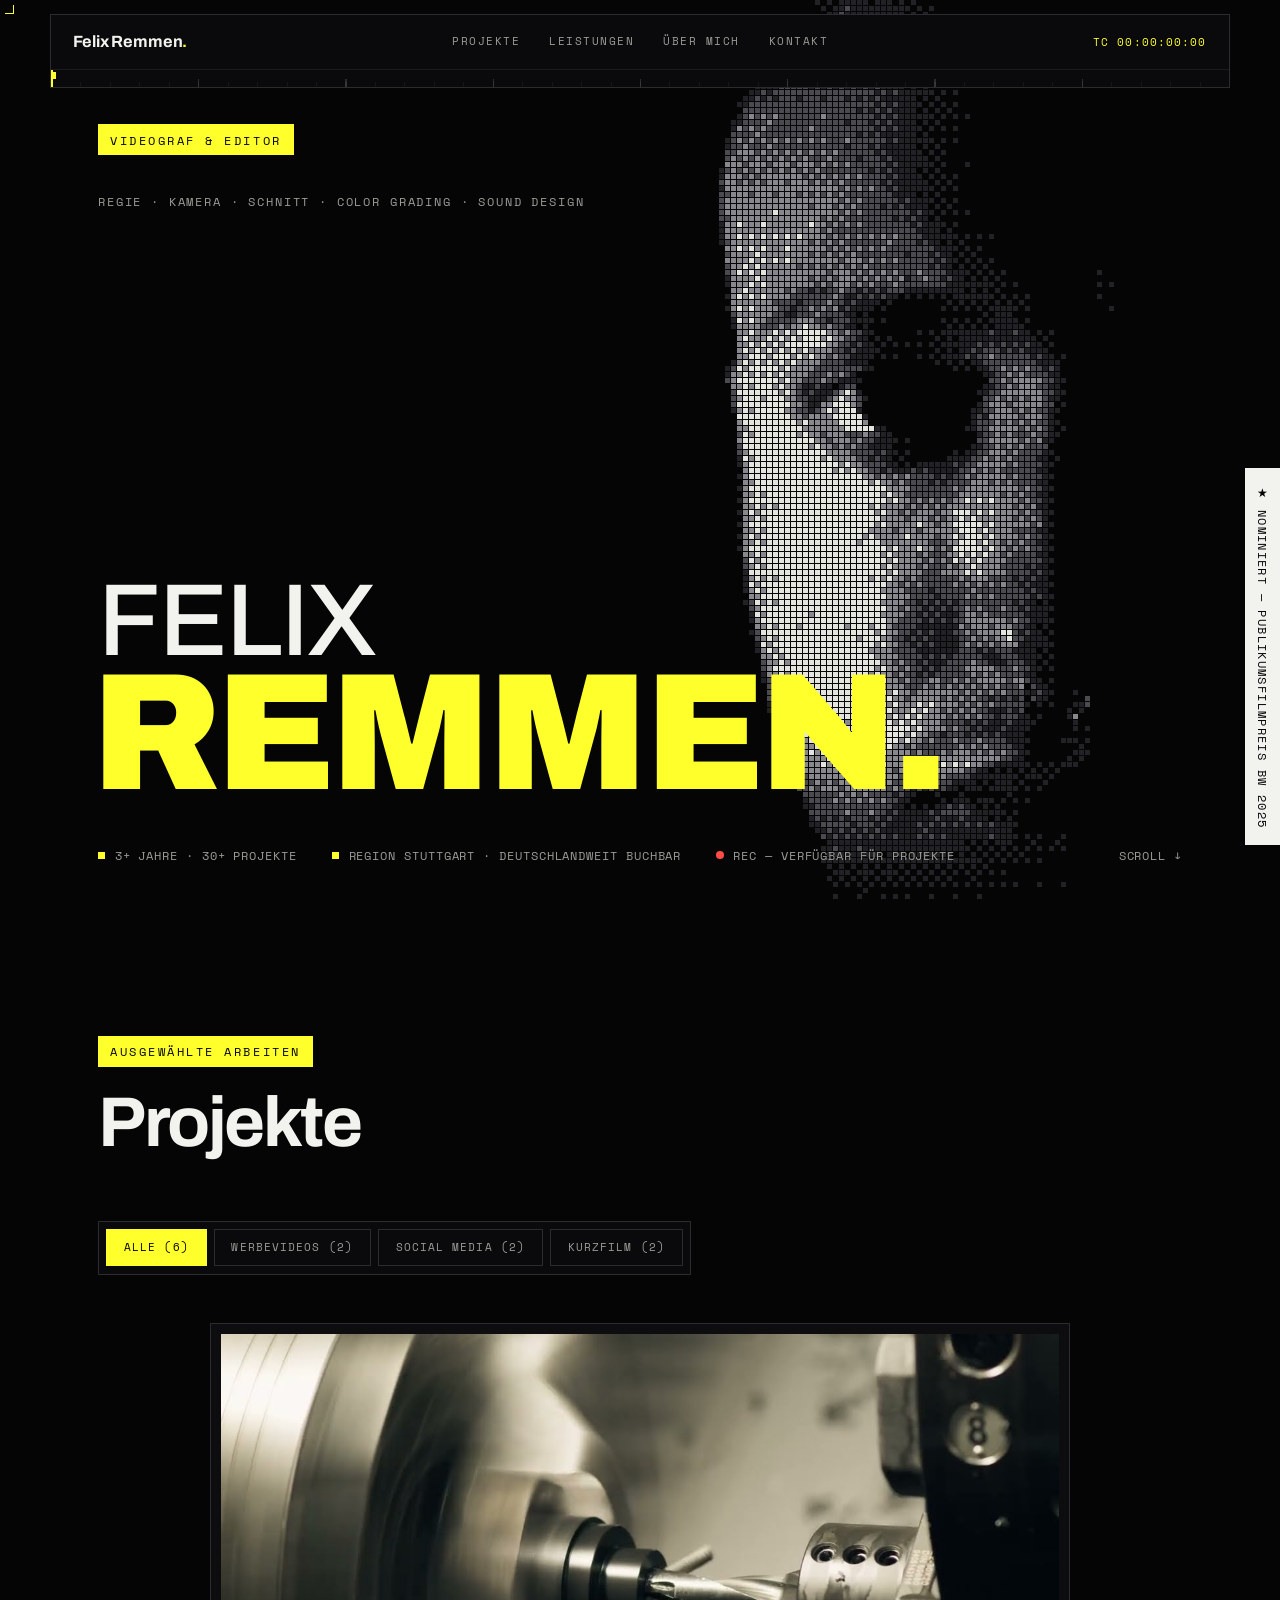
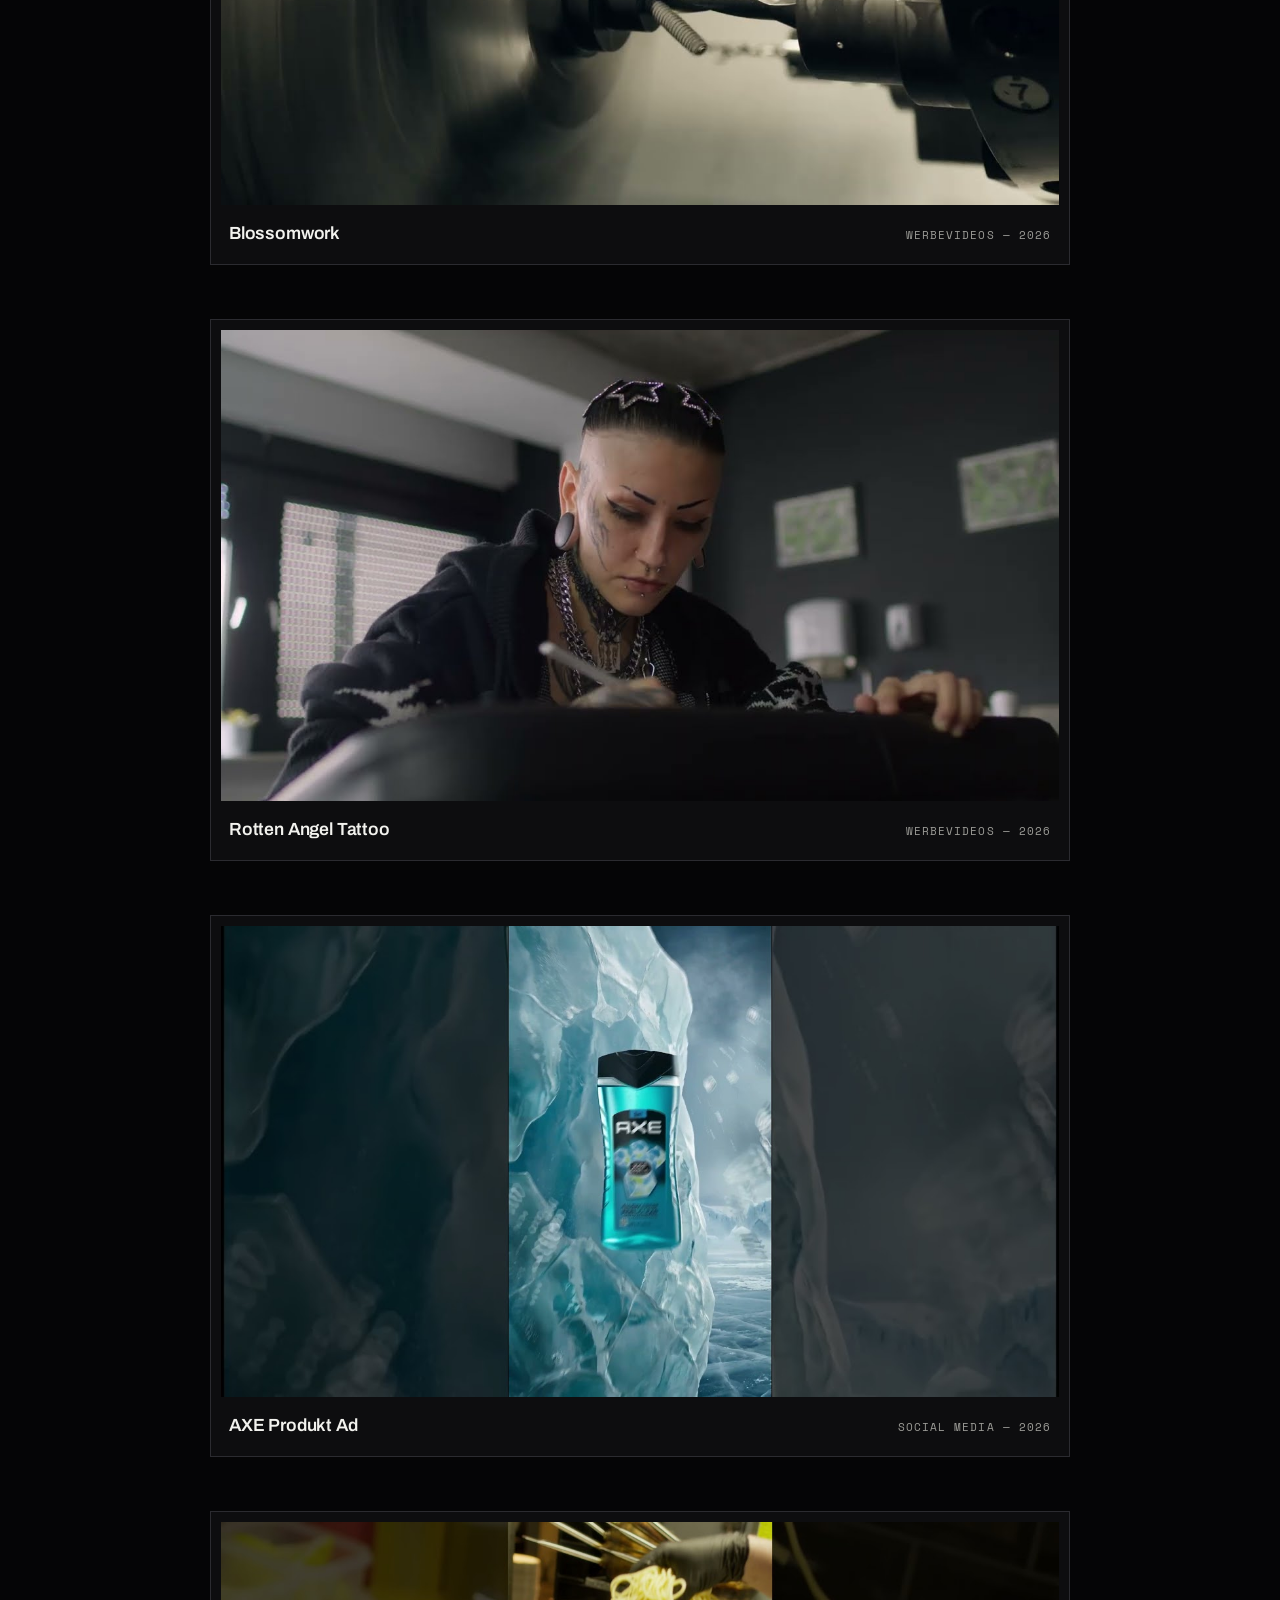
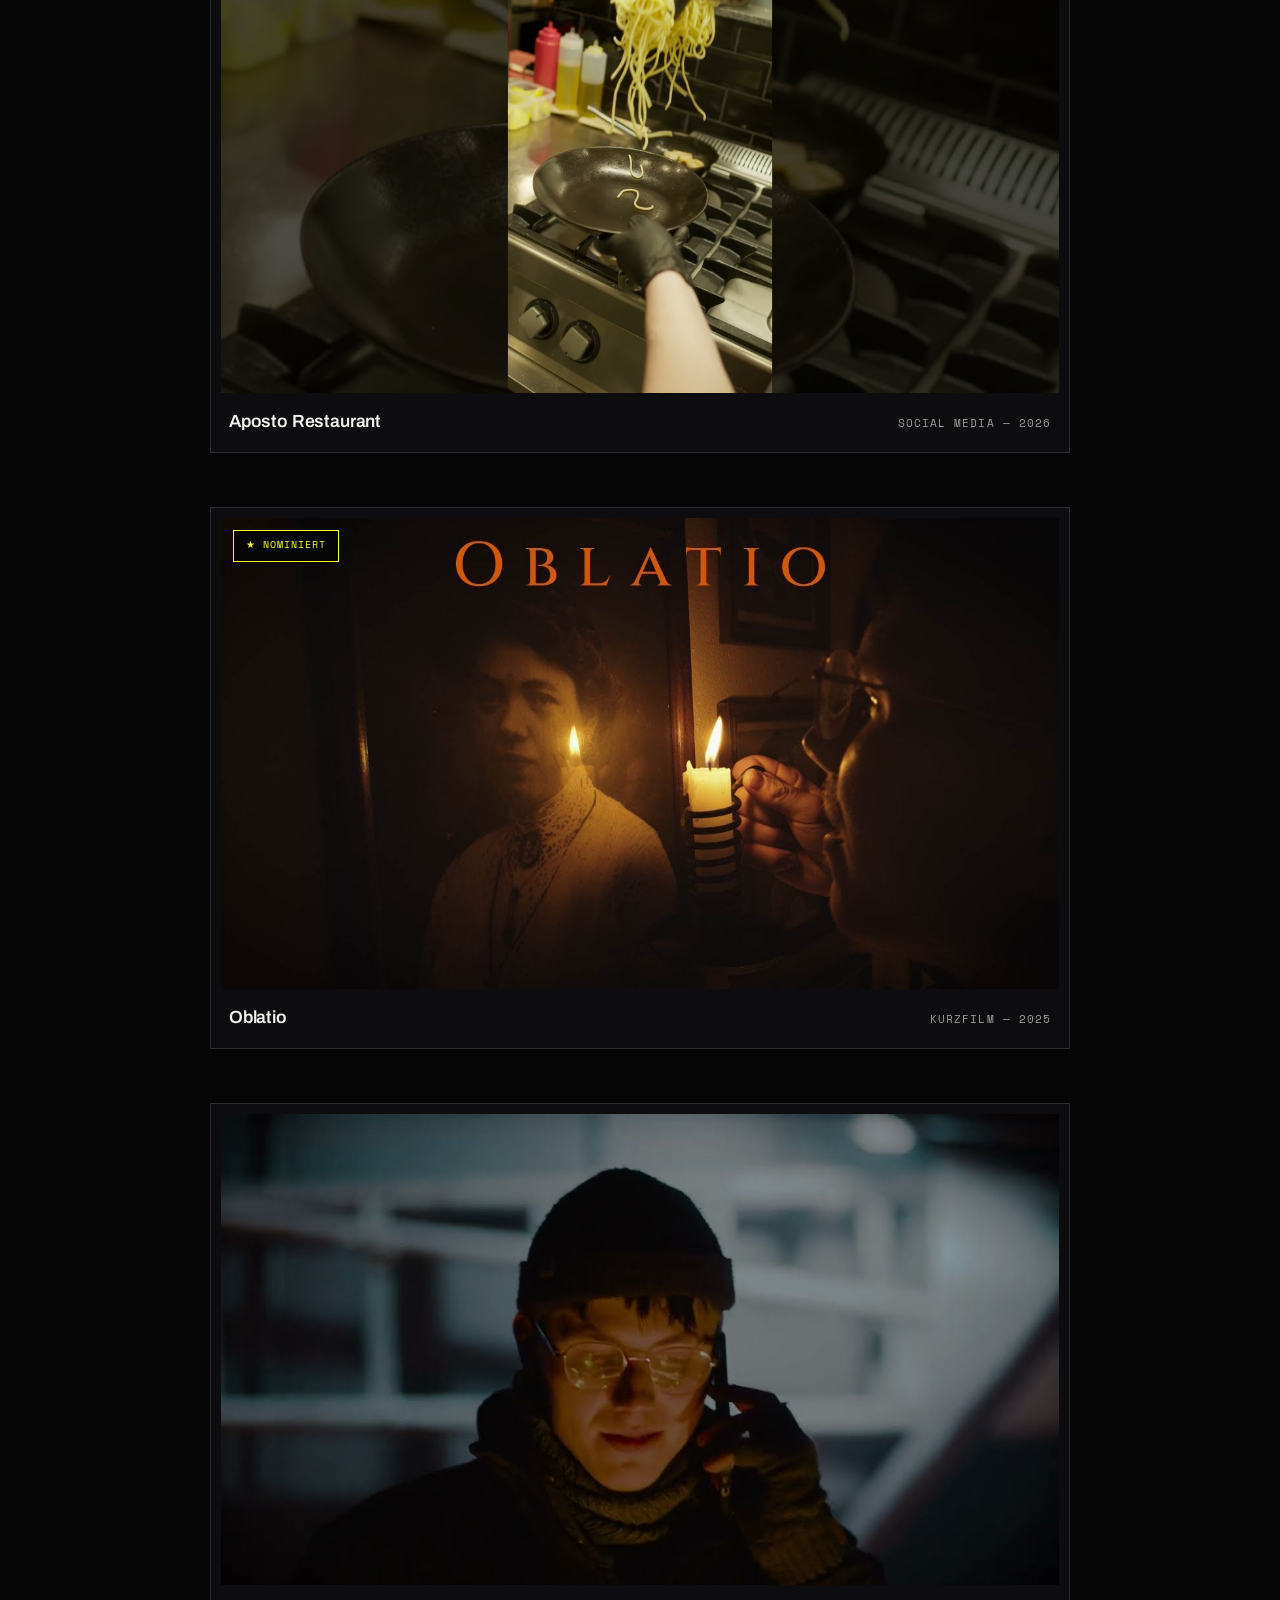
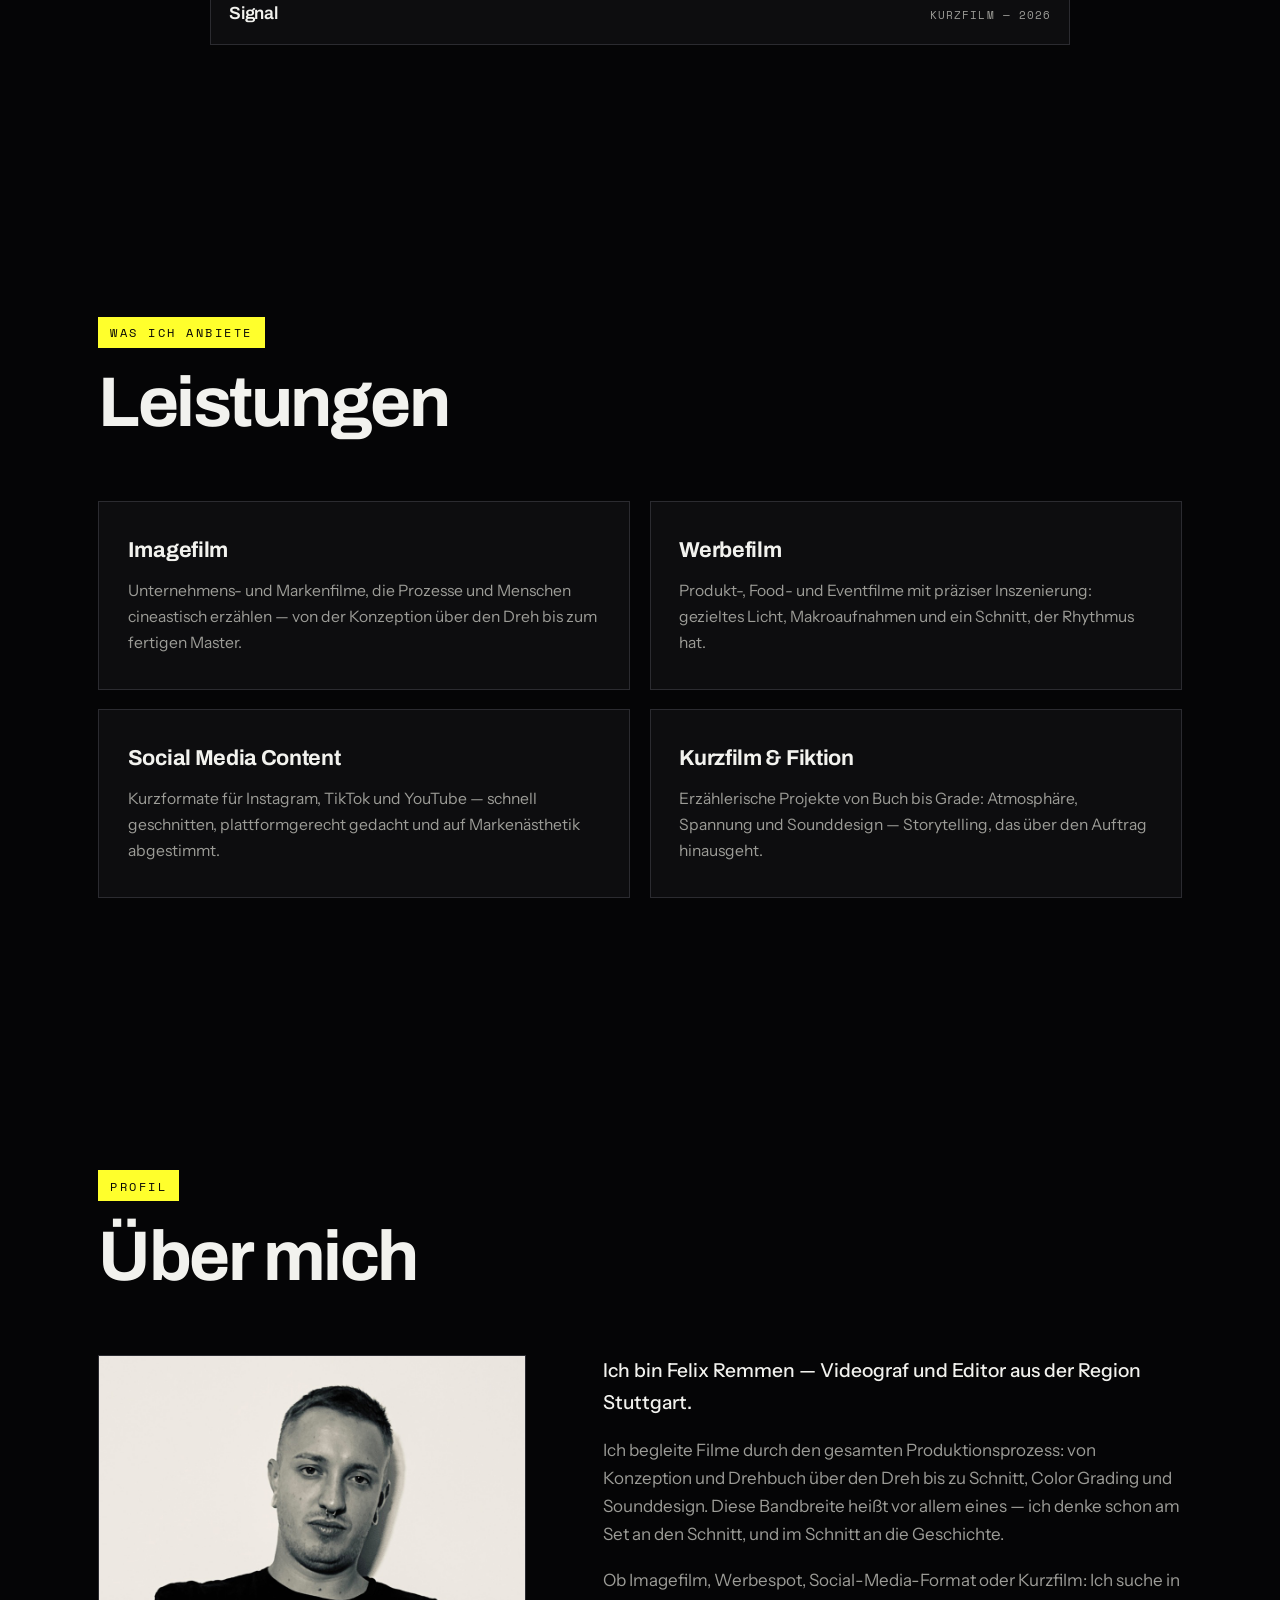
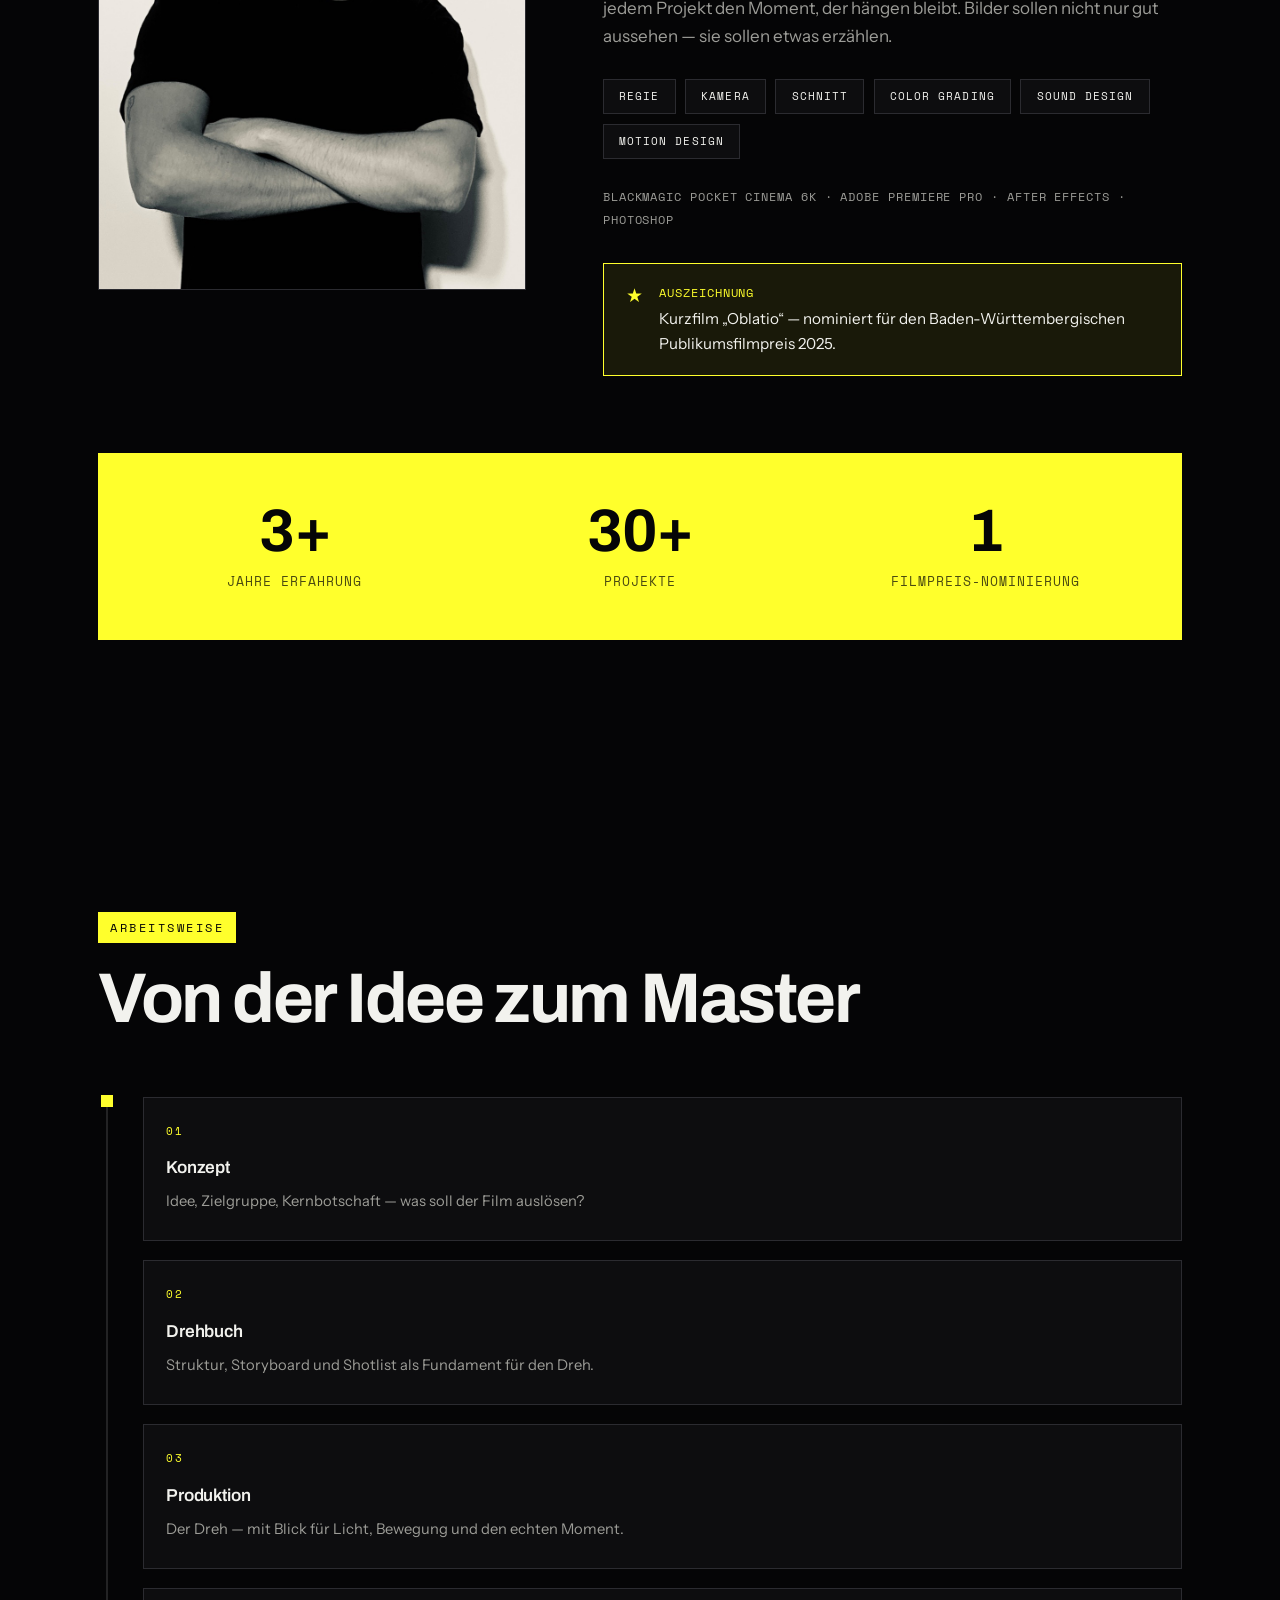
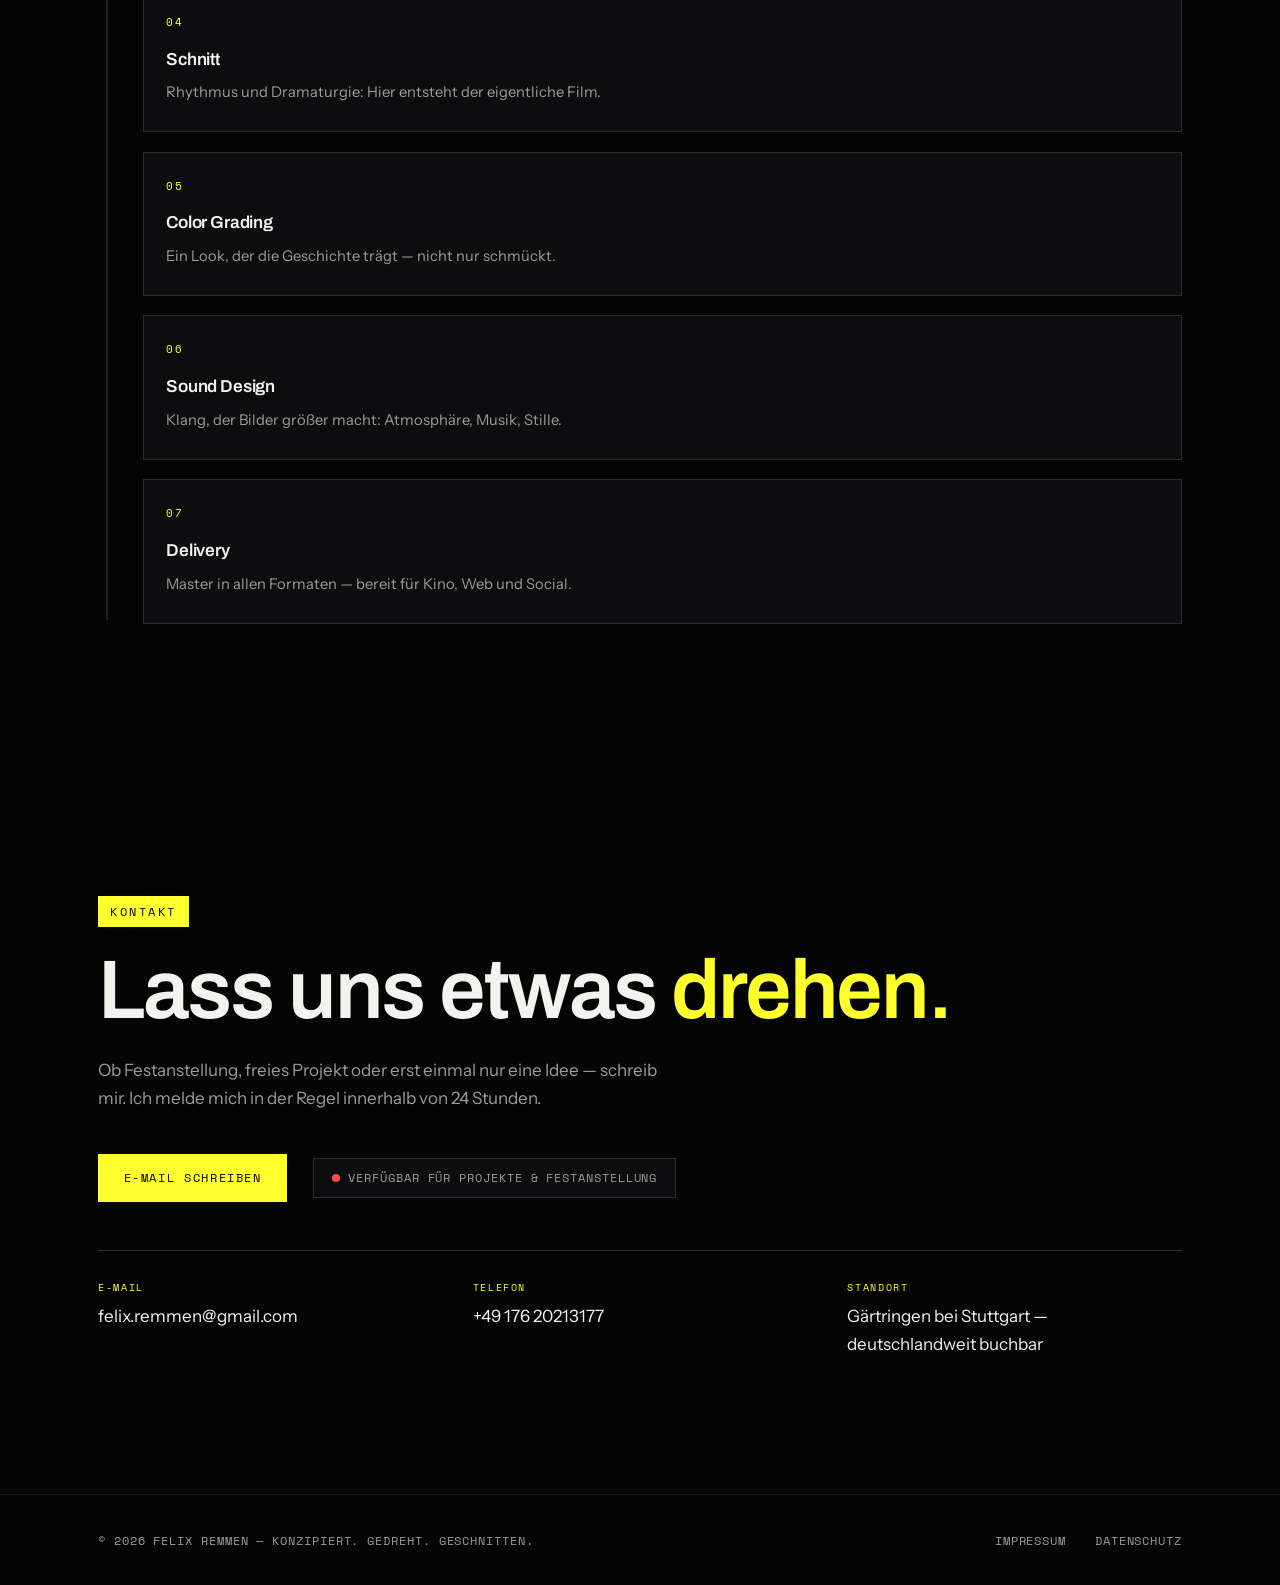
==== index.html @ 03dd3905 "Initiale Version der Portfolio-Website Statische Seite (HTML/CSS/Vanilla-JS) von Felix Remmen, Video" ====
<!DOCTYPE html>
<html lang="de">
<head>
  <meta charset="UTF-8">
  <meta name="viewport" content="width=device-width, initial-scale=1.0">
  <title>Felix Remmen — Videograf &amp; Editor, Stuttgart</title>
  <meta name="description" content="Felix Remmen — Videograf und Editor aus der Region Stuttgart. Imagefilme, Werbefilme, Social-Media-Content und Kurzfilme: Konzept, Dreh, Schnitt, Color Grading und Sounddesign aus einer Hand.">
  <meta property="og:title" content="Felix Remmen — Videograf &amp; Editor">
  <meta property="og:description" content="Filmmaker. Editor. Visual Storyteller. Portfolio: Imagefilm, Werbefilm, Social Media, Kurzfilm.">
  <meta property="og:type" content="website">
  <meta property="og:locale" content="de_DE">
  <link rel="icon" type="image/svg+xml" href="assets/favicon.svg">
  <link rel="preload" href="assets/fonts/archivo-variable.woff2" as="font" type="font/woff2" crossorigin>
  <link rel="preload" href="assets/fonts/space-mono-400.woff2" as="font" type="font/woff2" crossorigin>
  <link rel="preload" href="assets/fonts/instrument-sans-400.woff2" as="font" type="font/woff2" crossorigin>
  <link rel="stylesheet" href="css/style.css">
</head>
<body>

  <header class="site-header">
    <div class="header-bar">
      <a class="wordmark" href="#top">Felix Remmen<em>.</em></a>
      <nav class="hauptnav" aria-label="Hauptnavigation">
        <a href="#projekte">Projekte</a>
        <a href="#leistungen">Leistungen</a>
        <a href="#ueber-mich">Über mich</a>
        <a href="#kontakt">Kontakt</a>
      </nav>
      <span class="timecode" id="timecode" aria-hidden="true">TC 00:00:00:00</span>
      <button class="menu-btn" id="menu-btn" aria-expanded="false" aria-controls="mobilnav" aria-label="Menü öffnen">
        <span></span><span></span><span></span>
      </button>
    </div>
    <div class="ruler" aria-hidden="true">
      <div class="playhead" id="playhead"></div>
    </div>
  </header>

  <nav class="mobilnav" id="mobilnav" aria-label="Mobile Navigation">
    <a href="#projekte">Projekte</a>
    <a href="#leistungen">Leistungen</a>
    <a href="#ueber-mich">Über mich</a>
    <a href="#kontakt">Kontakt</a>
  </nav>

  <main id="top">

    <!-- ================= HERO ================= -->
    <section class="hero" id="hero" aria-label="Felix Remmen — Videograf, Editor, Postproduzent">
      <canvas class="hero-dither" id="hero-dither" aria-hidden="true"></canvas>
      <p class="hero-award mono">★ Nominiert — Publikumsfilmpreis BW 2025</p>
      <div class="hero-buehne">
        <div class="hero-kopf">
          <span class="eyebrow">Videograf &amp; Editor</span>
          <p class="hero-skills mono">Regie · Kamera · Schnitt · Color Grading · Sound Design</p>
        </div>
        <div class="hero-fuss">
          <h1 class="hero-name display">
            <span class="hero-vorname">Felix</span>
            <span class="hero-nachname">Remmen.</span>
          </h1>
          <div class="hero-fakten mono">
            <span><i class="fakt-quadrat" aria-hidden="true"></i>3+ Jahre · 30+ Projekte</span>
            <span><i class="fakt-quadrat" aria-hidden="true"></i>Region Stuttgart · deutschlandweit buchbar</span>
            <span><span class="rec-dot" aria-hidden="true"></span>REC — Verfügbar für Projekte</span>
            <span class="scroll-cue" aria-hidden="true">Scroll ↓</span>
          </div>
        </div>
      </div>
    </section>

    <!-- ================= PROJEKTE ================= -->
    <section class="sektion" id="projekte">
      <div class="container">
        <div class="sektion-kopf reveal">
          <div>
            <span class="eyebrow">Ausgewählte Arbeiten</span>
            <h2 class="sektion-titel display">Projekte</h2>
          </div>
        </div>
        <div class="filter-sticky reveal">
          <div class="filter-leiste" id="filter-leiste" role="group" aria-label="Projekte filtern"></div>
        </div>
        <noscript><p style="color:#94918a">Bitte aktiviere JavaScript, um die Projektübersicht zu sehen.</p></noscript>
        <div class="projekt-grid" id="projekt-grid"></div>
      </div>
    </section>

    <!-- ================= LEISTUNGEN ================= -->
    <section class="sektion" id="leistungen">
      <div class="container">
        <div class="sektion-kopf reveal">
          <div>
            <span class="eyebrow">Was ich anbiete</span>
            <h2 class="sektion-titel display">Leistungen</h2>
          </div>
        </div>
        <div class="leistung-grid">
          <div class="leistung-reihe reveal">
            <h3 class="leistung-name">Imagefilm</h3>
            <p class="leistung-text">Unternehmens- und Markenfilme, die Prozesse und Menschen cineastisch erzählen — von der Konzeption über den Dreh bis zum fertigen Master.</p>
          </div>
          <div class="leistung-reihe reveal">
            <h3 class="leistung-name">Werbefilm</h3>
            <p class="leistung-text">Produkt-, Food- und Eventfilme mit präziser Inszenierung: gezieltes Licht, Makroaufnahmen und ein Schnitt, der Rhythmus hat.</p>
          </div>
          <div class="leistung-reihe reveal">
            <h3 class="leistung-name">Social Media Content</h3>
            <p class="leistung-text">Kurzformate für Instagram, TikTok und YouTube — schnell geschnitten, plattformgerecht gedacht und auf Markenästhetik abgestimmt.</p>
          </div>
          <div class="leistung-reihe reveal">
            <h3 class="leistung-name">Kurzfilm &amp; Fiktion</h3>
            <p class="leistung-text">Erzählerische Projekte von Buch bis Grade: Atmosphäre, Spannung und Sounddesign — Storytelling, das über den Auftrag hinausgeht.</p>
          </div>
        </div>
      </div>
    </section>

    <!-- ================= ÜBER MICH ================= -->
    <section class="sektion" id="ueber-mich">
      <div class="container">
        <div class="sektion-kopf reveal">
          <div>
            <span class="eyebrow">Profil</span>
            <h2 class="sektion-titel display">Über mich</h2>
          </div>
        </div>
        <div class="profil">
          <div class="portraet reveal">
            <img src="assets/img/portraet-web.jpg" alt="Porträt von Felix Remmen" loading="lazy" width="960" height="1200">
          </div>
          <div class="profil-text reveal">
            <p class="lead">Ich bin Felix Remmen — Videograf und Editor aus der Region Stuttgart.</p>
            <p>Ich begleite Filme durch den gesamten Produktionsprozess: von Konzeption und Drehbuch über den Dreh bis zu Schnitt, Color Grading und Sounddesign. Diese Bandbreite heißt vor allem eines — ich denke schon am Set an den Schnitt, und im Schnitt an die Geschichte.</p>
            <p>Ob Imagefilm, Werbespot, Social-Media-Format oder Kurzfilm: Ich suche in jedem Projekt den Moment, der hängen bleibt. Bilder sollen nicht nur gut aussehen — sie sollen etwas erzählen.</p>
            <ul class="skills" aria-label="Schwerpunkte">
              <li>Regie</li>
              <li>Kamera</li>
              <li>Schnitt</li>
              <li>Color Grading</li>
              <li>Sound Design</li>
              <li>Motion Design</li>
            </ul>
            <p class="werkzeuge mono">Blackmagic Pocket Cinema 6K · Adobe Premiere Pro · After Effects · Photoshop</p>
            <div class="award-box">
              <span class="stern" aria-hidden="true">★</span>
              <p><span class="mono">Auszeichnung</span>Kurzfilm „Oblatio“ — nominiert für den Baden-Württembergischen Publikumsfilmpreis 2025.</p>
            </div>
          </div>
        </div>

        <div class="kennzahlen-karte reveal">
          <div class="kennzahl">
            <span class="kennzahl-zahl display">3+</span>
            <span class="kennzahl-label">Jahre Erfahrung</span>
          </div>
          <div class="kennzahl">
            <span class="kennzahl-zahl display">30+</span>
            <span class="kennzahl-label">Projekte</span>
          </div>
          <div class="kennzahl">
            <span class="kennzahl-zahl display">1</span>
            <span class="kennzahl-label">Filmpreis-Nominierung</span>
          </div>
        </div>
      </div>
    </section>

    <!-- ================= ARBEITSWEISE ================= -->
    <section class="sektion" id="arbeitsweise">
      <div class="container">
        <div class="sektion-kopf reveal">
          <div>
            <span class="eyebrow">Arbeitsweise</span>
            <h2 class="sektion-titel display">Von der Idee zum Master</h2>
          </div>
        </div>
        <div class="prozess-timeline" id="prozess-timeline">
          <div class="prozess-linie" aria-hidden="true">
            <div class="prozess-fortschritt"></div>
            <div class="prozess-punkt"></div>
          </div>
          <article class="prozess-schritt">
            <span class="nr">01</span>
            <h3>Konzept</h3>
            <p>Idee, Zielgruppe, Kernbotschaft — was soll der Film auslösen?</p>
          </article>
          <article class="prozess-schritt">
            <span class="nr">02</span>
            <h3>Drehbuch</h3>
            <p>Struktur, Storyboard und Shotlist als Fundament für den Dreh.</p>
          </article>
          <article class="prozess-schritt">
            <span class="nr">03</span>
            <h3>Produktion</h3>
            <p>Der Dreh — mit Blick für Licht, Bewegung und den echten Moment.</p>
          </article>
          <article class="prozess-schritt">
            <span class="nr">04</span>
            <h3>Schnitt</h3>
            <p>Rhythmus und Dramaturgie: Hier entsteht der eigentliche Film.</p>
          </article>
          <article class="prozess-schritt">
            <span class="nr">05</span>
            <h3>Color Grading</h3>
            <p>Ein Look, der die Geschichte trägt — nicht nur schmückt.</p>
          </article>
          <article class="prozess-schritt">
            <span class="nr">06</span>
            <h3>Sound Design</h3>
            <p>Klang, der Bilder größer macht: Atmosphäre, Musik, Stille.</p>
          </article>
          <article class="prozess-schritt">
            <span class="nr">07</span>
            <h3>Delivery</h3>
            <p>Master in allen Formaten — bereit für Kino, Web und Social.</p>
          </article>
        </div>
      </div>
    </section>

    <!-- ================= KONTAKT ================= -->
    <section class="sektion" id="kontakt">
      <div class="container">
        <div class="reveal">
          <span class="eyebrow">Kontakt</span>
          <h2 class="kontakt-titel display">Lass uns etwas <em>drehen.</em></h2>
          <p class="kontakt-sub">Ob Festanstellung, freies Projekt oder erst einmal nur eine Idee — schreib mir. Ich melde mich in der Regel innerhalb von 24 Stunden.</p>
          <div class="kontakt-aktionen">
            <a class="btn btn-voll" href="mailto:felix.remmen@gmail.com">E-Mail schreiben</a>
            <span class="verfuegbar mono"><span class="rec-dot"></span>Verfügbar für Projekte &amp; Festanstellung</span>
          </div>
          <dl class="kontakt-daten">
            <div>
              <dt>E-Mail</dt>
              <dd><a href="mailto:felix.remmen@gmail.com">felix.remmen@gmail.com</a></dd>
            </div>
            <div>
              <dt>Telefon</dt>
              <dd><a href="tel:+4917620213177">+49 176 20213177</a></dd>
            </div>
            <div>
              <dt>Standort</dt>
              <dd>Gärtringen bei Stuttgart —<br>deutschlandweit buchbar</dd>
            </div>
          </dl>
        </div>
      </div>
    </section>

  </main>

  <footer class="site-footer">
    <div class="container footer-zeile mono">
      <span>© 2026 Felix Remmen — Konzipiert. Gedreht. Geschnitten.</span>
      <nav aria-label="Rechtliches">
        <a href="impressum.html">Impressum</a>
        <a href="datenschutz.html">Datenschutz</a>
      </nav>
    </div>
  </footer>

  <!-- ================= LIGHTBOX ================= -->
  <div class="lightbox" id="lightbox" role="dialog" aria-modal="true" aria-labelledby="lightbox-titel" hidden>
    <div class="lightbox-inner">
      <button class="lightbox-schliessen" id="lightbox-schliessen"><span class="x" aria-hidden="true">✕</span> Schließen</button>
      <div class="player" id="lightbox-player"></div>
      <div class="lightbox-titelzeile">
        <h2 class="lightbox-titel display" id="lightbox-titel"></h2>
      </div>
      <div id="lightbox-award-slot"></div>
      <div class="lightbox-meta mono" id="lightbox-meta"></div>
      <p class="lightbox-besch" id="lightbox-besch"></p>
      <dl class="lightbox-credits" id="lightbox-credits"></dl>
    </div>
  </div>

  <!-- ================= FOKUS-RETICLE (Cursor) ================= -->
  <div class="reticle" id="reticle" aria-hidden="true">
    <span class="reticle-ecke reticle-ecke--tl"></span>
    <span class="reticle-ecke reticle-ecke--tr"></span>
    <span class="reticle-ecke reticle-ecke--br"></span>
    <span class="reticle-ecke reticle-ecke--bl"></span>
  </div>

  <script src="js/projects-data.js"></script>
  <script src="js/main.js"></script>
</body>
</html>
---- css/style.css ----
/* ==========================================================================
   Felix Remmen — Portfolio
   Brutal Minimalism: tiefes Schwarz, solide eckige Flächen mit harten
   Rändern, fette Display-Typo, Neon-Gelb als Block-Akzent. Kein Blur,
   keine Glows, keine Verläufe — Flächen, Linien, Kontrast.
   Signature: Timecode-Ruler in schwebender schwarzer Leiste.
   ========================================================================== */

/* ---------- Fonts (selbst gehostet, DSGVO-konform) ---------- */

/* Display: Archivo statt Space Grotesk (07.07.2026, Felix' Wunsch —
   die spitz zulaufenden Versal-M/N von Space Grotesk gefielen nicht;
   Archivo hat klassische, gerade Scheitel und passt zum Brutal-Look). */
@font-face {
  font-family: "Archivo";
  font-style: normal;
  font-weight: 500;
  font-display: swap;
  src: url("../assets/fonts/archivo-500.woff2") format("woff2");
}
@font-face {
  font-family: "Archivo";
  font-style: normal;
  font-weight: 600;
  font-display: swap;
  src: url("../assets/fonts/archivo-600.woff2") format("woff2");
}
@font-face {
  font-family: "Archivo";
  font-style: normal;
  font-weight: 700;
  font-display: swap;
  src: url("../assets/fonts/archivo-700.woff2") format("woff2");
}
/* 900 nur für die Hero-Wortmarke (REMMEN.) — der Brutal-Punch */
@font-face {
  font-family: "Archivo";
  font-style: normal;
  font-weight: 900;
  font-display: swap;
  src: url("../assets/fonts/archivo-900.woff2") format("woff2");
}
/* Variable (wght 100–900), NUR für die Hero-Wortmarke: der Buchstaben-
   Hover (Gewichts-Tausch unterm Cursor) interpoliert font-weight
   stufenlos. Fällt sie aus, greift die statische Kette (500/900). */
@font-face {
  font-family: "Archivo Variable";
  font-style: normal;
  font-weight: 100 900;
  font-display: swap;
  src: url("../assets/fonts/archivo-variable.woff2") format("woff2-variations");
}
@font-face {
  font-family: "Instrument Sans";
  font-style: normal;
  font-weight: 400;
  font-display: swap;
  src: url("../assets/fonts/instrument-sans-400.woff2") format("woff2");
}
@font-face {
  font-family: "Instrument Sans";
  font-style: normal;
  font-weight: 500;
  font-display: swap;
  src: url("../assets/fonts/instrument-sans-500.woff2") format("woff2");
}
@font-face {
  font-family: "Instrument Sans";
  font-style: normal;
  font-weight: 600;
  font-display: swap;
  src: url("../assets/fonts/instrument-sans-600.woff2") format("woff2");
}
@font-face {
  font-family: "Space Mono";
  font-style: normal;
  font-weight: 400;
  font-display: swap;
  src: url("../assets/fonts/space-mono-400.woff2") format("woff2");
}

/* ---------- Tokens ---------- */

:root {
  --schwarz: #050506;                        /* tiefes Schwarz */
  --leinwand: #f2f2ee;                       /* Text */
  --nebel: #9c9c97;                          /* Sekundärtext */

  /* Brutal-Flächen: solide, keine Transparenz-Spielereien. Panels heben
     sich über Fläche + harte 1px-Ränder ab, Hover flippt den Rand auf
     hartes Weiß (keine weichen Glows). */
  --flaeche: #0d0d0f;                        /* Panel-Fläche */
  --flaeche-hell: #17171a;                   /* Panel-Fläche, angehoben */
  --rand: #2b2b30;                           /* Standard-Rand, hart */
  --rand-hell: #f2f2ee;                      /* Hover-/Fokus-Rand */

  --neon: #ffff2c;                           /* Akzent */
  --neon-soft: rgba(255, 255, 44, 0.08);
  --tally: #ff4d42;                          /* REC-Punkt, mikrodosiert */

  /* Brutal Minimalism (Felix' Wunsch 07.07.2026, nach Referenzbild):
     ALLES eckig — Fenster, Buttons, Tags, Badges. Nur echte Kreise
     (REC-Punkt) bleiben Kreise. */
  --radius: 0px;
  --radius-s: 0px;
  --radius-pill: 0px;

  --font-display: "Archivo", "Helvetica Neue", sans-serif;
  --font-body: "Instrument Sans", -apple-system, "Segoe UI", sans-serif;
  --font-mono: "Space Mono", ui-monospace, "SF Mono", monospace;

  --header-top: 14px;
  --header-h: 54px;
  --ruler-h: 18px;
  --inhalt-breite: 1180px;
  /* ACHTUNG: heißt bewusst NICHT --rand — das ist die Randfarbe (oben).
     Eine frühere Doppelbelegung hatte sämtliche 1px-Ränder der Seite
     ungültig gemacht (Länge in border-Shorthand → Deklaration verworfen). */
  --seitenrand: clamp(1.25rem, 5vw, 3rem);

}

/* ---------- Reset & Basis ---------- */

*,
*::before,
*::after {
  box-sizing: border-box;
  margin: 0;
  padding: 0;
}

html {
  scroll-behavior: smooth;
  scroll-padding-top: calc(var(--header-top) + var(--header-h) + var(--ruler-h) + 22px);
}

body {
  background: var(--schwarz);
  color: var(--leinwand);
  font-family: var(--font-body);
  font-size: 1.0625rem;
  line-height: 1.65;
  -webkit-font-smoothing: antialiased;
  overflow-x: hidden;
}

/* Kein Hintergrund-Dekor: Brutal Minimalism lebt vom flachen, tiefen
   Schwarz — die früheren Licht-Blobs (Glas-Ära) sind bewusst entfernt. */

img {
  display: block;
  max-width: 100%;
  height: auto;
}

a {
  color: inherit;
  text-decoration: none;
}

button {
  font: inherit;
  color: inherit;
  background: none;
  border: 0;
  cursor: pointer;
}

::selection {
  background: var(--neon);
  color: var(--schwarz);
}

:focus-visible {
  outline: 2px solid var(--neon);
  outline-offset: 3px;
}

.container {
  max-width: var(--inhalt-breite);
  margin-inline: auto;
  padding-inline: var(--seitenrand);
}

.mono {
  font-family: var(--font-mono);
  font-size: 0.72rem;
  letter-spacing: 0.08em;
  text-transform: uppercase;
}

/* Eyebrow als harter Neon-Block: schwarzer Mono-Text auf gelber Fläche */
.eyebrow {
  font-family: var(--font-mono);
  font-size: 0.72rem;
  letter-spacing: 0.22em;
  text-transform: uppercase;
  color: var(--schwarz);
  background: var(--neon);
  padding: 0.4rem 0.75rem 0.35rem;
  display: inline-block;
  margin-bottom: 1.3rem;
}

.display {
  font-family: var(--font-display);
  font-weight: 600;
  line-height: 1.04;
  letter-spacing: -0.025em;
}

/* ---------- Header: schwebende schwarze Leiste + Timecode-Ruler ---------- */

.site-header {
  position: fixed;
  top: var(--header-top);
  left: 50%;
  transform: translateX(-50%);
  z-index: 60;
  width: min(var(--inhalt-breite), calc(100% - 24px));
  border-radius: var(--radius);
  background: #0a0a0c;
  border: 1px solid var(--rand);
  overflow: hidden;
}

.header-bar {
  height: var(--header-h);
  display: flex;
  align-items: center;
  justify-content: space-between;
  gap: 1.5rem;
  padding-inline: 1.4rem;
}

.wordmark {
  font-family: var(--font-display);
  font-weight: 700;
  font-size: 1.02rem;
  letter-spacing: -0.01em;
  white-space: nowrap;
}

.wordmark em {
  font-style: normal;
  color: var(--neon);
}

.hauptnav {
  display: flex;
  align-items: center;
  gap: 1.8rem;
}

.hauptnav a {
  font-family: var(--font-mono);
  font-size: 0.68rem;
  letter-spacing: 0.14em;
  text-transform: uppercase;
  color: var(--nebel);
  transition: color 0.25s ease;
}

.hauptnav a:hover,
.hauptnav a.aktiv {
  color: var(--leinwand);
}

.hauptnav a.aktiv {
  color: var(--neon);
}

.timecode {
  font-family: var(--font-mono);
  font-size: 0.7rem;
  letter-spacing: 0.1em;
  color: var(--neon);
  font-variant-numeric: tabular-nums;
  white-space: nowrap;
}

/* Der Ruler: Tick-Leiste wie im Schnittprogramm, Playhead = Scroll-Position */
.ruler {
  position: relative;
  height: var(--ruler-h);
  border-top: 1px solid rgba(255, 255, 255, 0.07);
  background:
    repeating-linear-gradient(
      to right,
      rgba(255, 255, 255, 0.14) 0 1px,
      transparent 1px 12.5%
    ),
    repeating-linear-gradient(
      to right,
      rgba(255, 255, 255, 0.05) 0 1px,
      transparent 1px 2.5%
    );
  background-size: 100% 50%, 100% 28%;
  background-position: bottom left, bottom left;
  background-repeat: no-repeat;
}

.playhead {
  position: absolute;
  top: 0;
  bottom: 0;
  left: 0;
  width: 2px;
  background: var(--neon);
  will-change: transform;
}

/* Playhead-Marker als hartes Quadrat statt Glow-Dot */
.playhead::before {
  content: "";
  position: absolute;
  top: 2px;
  left: -2.5px;
  width: 7px;
  height: 7px;
  background: var(--neon);
}

/* Mobile-Menü */
.menu-btn {
  display: none;
  flex-direction: column;
  gap: 5px;
  padding: 8px 2px;
}

.menu-btn span {
  width: 24px;
  height: 2px;
  background: var(--leinwand);
  transition: transform 0.3s ease, opacity 0.3s ease;
}

.menu-offen .menu-btn span:nth-child(1) { transform: translateY(7px) rotate(45deg); }
.menu-offen .menu-btn span:nth-child(2) { opacity: 0; }
.menu-offen .menu-btn span:nth-child(3) { transform: translateY(-7px) rotate(-45deg); }

.mobilnav {
  display: none;
}

/* ---------- Hero: Dither-Porträt + Riesen-Wortmarke ----------
   Nach Referenz (07.07.2026, Felix' Wunsch): das Porträt füllt als grobes
   Pixel-Raster die rechte Bildschirmhälfte, die Wortmarke läuft unten
   links hinein. js/main.js rastert das Foto per Bayer-Dithering auf das
   <canvas>; in Mausnähe flackern die Rasterpunkte wie Sensorrauschen. */

.hero {
  position: relative;
  min-height: 100svh;
  display: flex;
  overflow: hidden;
}

/* Canvas rendert in CSS-Pixel-Auflösung; pixelated hält die Raster-
   quadrate auch auf Retina-Displays hart statt sie weichzuzeichnen. */
.hero-dither {
  position: absolute;
  top: 0;
  right: 0;
  /* height MUSS explizit gesetzt sein: canvas ist ein replaced element,
     top+bottom:0 strecken es nicht — es bliebe bei der Attribut-Höhe
     (Rückkopplung: JS setzt die Attribute aus der CSS-Box). */
  height: 100%;
  width: clamp(320px, 64vw, 1180px);
  image-rendering: pixelated;
  /* linke Kante löst sich im Seiten-Schwarz auf statt hart zu enden */
  -webkit-mask-image: linear-gradient(to right, transparent, #000 16%);
  mask-image: linear-gradient(to right, transparent, #000 16%);
}

.hero-buehne {
  position: relative;
  z-index: 2;
  width: 100%;
  max-width: var(--inhalt-breite);
  margin-inline: auto;
  padding: calc(var(--header-top) + var(--header-h) + var(--ruler-h) + 2.4rem) var(--seitenrand) 2.2rem;
  display: flex;
  flex-direction: column;
  justify-content: space-between;
  gap: 3rem;
}

.hero-skills {
  margin-top: 1rem;
  color: var(--nebel);
  letter-spacing: 0.16em;
}

.hero-name {
  display: flex;
  flex-direction: column;
  text-transform: uppercase;
  line-height: 0.84;
  font-family: "Archivo Variable", var(--font-display);
  white-space: nowrap;
}

/* Buchstaben-Hover der Wortmarke: main.js zerlegt beide Zeilen in Spans
   und schreibt distanzabhängige font-weight-Werte — Vorname wird unterm
   Cursor fett (500→900), Nachname dünn (900→500). Die Transition lässt
   die Welle beim Drüberfahren nachschwingen. */
.hero-buchstabe {
  transition: font-weight 0.15s linear;
}

.hero-vorname {
  font-weight: 500;
  font-size: clamp(2.7rem, 8vw, 7.6rem);
  letter-spacing: -0.02em;
  color: var(--leinwand);
}

.hero-nachname {
  font-weight: 900;
  font-size: clamp(3.7rem, 13vw, 12.4rem);
  letter-spacing: -0.03em;
  color: var(--neon);
  margin-left: -0.045em; /* optischer Ausgleich der fetten Versal-Kante */
}

.hero-fakten {
  margin-top: clamp(1.6rem, 3.5vw, 2.6rem);
  display: flex;
  align-items: center;
  flex-wrap: wrap;
  gap: 0.9rem 2.2rem;
  color: var(--nebel);
}

.hero-fakten > span {
  display: inline-flex;
  align-items: center;
}

.fakt-quadrat {
  width: 7px;
  height: 7px;
  background: var(--neon);
  margin-right: 0.6rem;
  flex-shrink: 0;
}

/* Nominierungs-Marke an der rechten Viewport-Kante (nach Referenz:
   kleines helles Badge klebt hochkant an der Kante) */
.hero-award {
  position: absolute;
  right: 0;
  top: 52%;
  z-index: 3;
  writing-mode: vertical-rl;
  background: var(--leinwand);
  color: var(--schwarz);
  padding: 1.1rem 0.5rem;
  letter-spacing: 0.12em;
}

.btn {
  display: inline-flex;
  align-items: center;
  gap: 0.7rem;
  font-family: var(--font-mono);
  font-size: 0.73rem;
  letter-spacing: 0.14em;
  text-transform: uppercase;
  padding: 0.9rem 1.6rem;
  border-radius: var(--radius-pill);
  transition: background 0.15s linear, color 0.15s linear, border-color 0.15s linear, box-shadow 0.15s linear, transform 0.15s linear;
}

/* Voller Neon-Button: flache gelbe Fläche. Hover rückt den Block hart
   nach oben links und legt einen versetzten weißen Block-Schatten
   darunter — der Neo-Brutal-Move statt weicher Glows. */
.btn-voll {
  background: var(--neon);
  color: var(--schwarz);
}

.btn-voll:hover {
  transform: translate(-3px, -3px);
  box-shadow: 3px 3px 0 var(--leinwand);
}

.btn-linie {
  border: 2px solid var(--leinwand);
  background: transparent;
  color: var(--leinwand);
}

.btn-linie:hover {
  background: var(--neon);
  border-color: var(--neon);
  color: var(--schwarz);
}

.rec-dot {
  display: inline-block;
  width: 8px;
  height: 8px;
  border-radius: 50%;
  background: var(--tally);
  margin-right: 0.55rem;
  animation: rec-blink 1.6s steps(2, start) infinite;
}

@keyframes rec-blink {
  to { opacity: 0.15; }
}

.scroll-cue {
  color: var(--nebel);
  margin-left: auto;
}

/* ---------- Sektionen allgemein ---------- */

.sektion {
  padding-block: clamp(5rem, 11vw, 8.5rem);
}

.sektion-kopf {
  display: flex;
  align-items: flex-end;
  justify-content: space-between;
  gap: 2rem;
  flex-wrap: wrap;
  margin-bottom: clamp(2.5rem, 5vw, 4rem);
}

.sektion-titel {
  font-size: clamp(2.4rem, 5.6vw, 4.4rem);
  font-weight: 700;
  letter-spacing: -0.035em;
  line-height: 0.98;
}

/* Scroll-Reveal */
.reveal {
  opacity: 0;
  transform: translateY(26px);
  transition: opacity 0.7s ease, transform 0.7s cubic-bezier(0.22, 1, 0.36, 1);
}

.reveal.in {
  opacity: 1;
  transform: none;
}

/* ---------- Projekte ---------- */

/* Filter bleiben beim Scrollen durch den Stapel als Glas-Kapsel sichtbar */
.filter-sticky {
  position: sticky;
  top: calc(var(--header-top) + var(--header-h) + var(--ruler-h) + 12px);
  z-index: 30;
  display: flex;
  margin-bottom: clamp(2rem, 4vw, 3rem);
}

.filter-leiste {
  display: flex;
  gap: 0.45rem;
  flex-wrap: wrap;
  padding: 0.45rem;
  border-radius: var(--radius);
  background: #0a0a0c;
  border: 1px solid var(--rand);
}

.filter-btn {
  font-family: var(--font-mono);
  font-size: 0.68rem;
  letter-spacing: 0.1em;
  text-transform: uppercase;
  color: var(--nebel);
  padding: 0.55rem 1.05rem;
  border-radius: var(--radius-pill);
  border: 1px solid var(--rand);
  background: transparent;
  transition: color 0.15s linear, border-color 0.15s linear, background 0.15s linear;
}

.filter-btn:hover {
  color: var(--leinwand);
  border-color: var(--rand-hell);
}

.filter-btn[aria-pressed="true"] {
  background: var(--neon);
  border-color: var(--neon);
  color: var(--schwarz);
}

/* Karten-Stapel: einspaltig, jede Karte klebt beim Scrollen unter dem Header
   und wird von der nächsten überdeckt — der Versatz (--stapel-i, via main.js)
   lässt oben die Glas-Kanten des Decks herausschauen. Die Breite ist an die
   Viewport-Höhe gekoppelt, damit jede Karte komplett sichtbar bleibt. */
.projekt-grid {
  display: grid;
  grid-template-columns: 1fr;
  row-gap: clamp(2.5rem, 6vh, 4rem);
  /* Karten eine Spur größer (Felix' Wunsch 04.07.2026) — Breite bleibt an die
     Viewporthöhe gekoppelt, damit jede Karte trotz größerem Cap komplett sichtbar bleibt */
  max-width: min(860px, calc((100svh - 330px) * 1.7778));
  margin-inline: auto;
}

.projekt-karte {
  position: sticky;
  top: calc(var(--header-top) + var(--header-h) + var(--ruler-h) + 76px + var(--stapel-i, 0) * 16px);
}

.projekt-karte.versteckt {
  display: none;
}

/* 3D-Deck: Jede Karte sitzt auf einer eigenen „Bühne". Je tiefer sie im
   Stapel steckt (--tiefe, pro Frame von main.js/stapel3dAktualisieren aus der
   Überdeckung berechnet), desto weiter rückt und kippt sie nach hinten — die
   heraus­schauenden Kanten staffeln sich so perspektivisch in die Tiefe.
   Die perspective() steckt in der Bühnen-Transform selbst (nicht als
   Eigenschaft der sticky Karte), damit der Fluchtpunkt pro Karte stabil bleibt
   und das Messen der (untransformierten) .projekt-karte nicht rückkoppelt.
   --tiefe = 0 → flach (auch ganz ohne JS und bei reduzierter Bewegung). */
.karte-buehne {
  transform:
    perspective(1300px)
    translateZ(calc(var(--tiefe, 0) * -60px))
    rotateX(calc(var(--tiefe, 0) * 3deg));
  transform-origin: 50% 0%;
  /* Keine transition: --tiefe wird pro Frame (rAF) am Scroll gesetzt — direkte
     Kopplung ohne Nachlauf; Filter/Resize dürfen dabei hart umspringen. */
  will-change: transform;
}

.karte-trigger {
  position: relative;
  display: block;
  width: 100%;
  text-align: left;
  padding: 10px 10px 0;
  border-radius: var(--radius);
  background: var(--flaeche);
  border: 1px solid var(--rand);
  overflow: hidden;
  transition: border-color 0.15s linear, background 0.15s linear;
}

.karte-trigger:active {
  transform: translate(2px, 2px);
}

/* Rahmen-Glow (weicher Cursor-Verlauf am Kartenrand) ist mit dem Wechsel
   zu Brutal Minimalism bewusst deaktiviert — main.js setzt --gx/--gy
   weiterhin, das Span bleibt schlicht unsichtbar. */
.karte-glow {
  display: none;
}

.karte-trigger:hover,
.karte-trigger:focus-visible {
  border-color: var(--rand-hell);
  background: var(--flaeche-hell);
}

.karte-trigger:hover .karte-info h3,
.karte-trigger:focus-visible .karte-info h3 {
  color: var(--neon);
}

.karte-media {
  position: relative;
  aspect-ratio: 16 / 9;
  overflow: hidden;
  border-radius: var(--radius-s);
  background: #0a0a0c;
}

/* Tiefen-Schleier: zurückgesteckte Karten dunkeln ab (liegt über dem Bild,
   aber unter Award/Play-Badge), verstärkt den 3D-Eindruck. */
.karte-media::after {
  content: "";
  position: absolute;
  inset: 0;
  z-index: 1;
  pointer-events: none;
  background: #000;
  opacity: calc(var(--tiefe, 0) * 0.17);
}

.karte-media img {
  width: 100%;
  height: 100%;
  object-fit: cover;
}

.karte-play {
  position: absolute;
  right: 12px;
  bottom: 12px;
  z-index: 2;
  font-family: var(--font-mono);
  font-size: 0.66rem;
  letter-spacing: 0.12em;
  text-transform: uppercase;
  color: var(--schwarz);
  background: var(--neon);
  padding: 0.45rem 0.85rem;
  border-radius: var(--radius-pill);
  opacity: 0;
  transform: translateY(6px);
  transition: opacity 0.15s linear, transform 0.15s linear;
}

.karte-trigger:hover .karte-play,
.karte-trigger:focus-visible .karte-play {
  opacity: 1;
  transform: none;
}

.karte-award {
  position: absolute;
  top: 12px;
  left: 12px;
  z-index: 2;
  font-family: var(--font-mono);
  font-size: 0.64rem;
  letter-spacing: 0.1em;
  text-transform: uppercase;
  color: var(--neon);
  background: var(--schwarz);
  border: 1px solid var(--neon);
  padding: 0.4rem 0.75rem;
  border-radius: var(--radius-pill);
}

.karte-info {
  position: relative;
  z-index: 3; /* Titelzeile bleibt über dem Glow scharf */
  display: flex;
  align-items: baseline;
  justify-content: space-between;
  gap: 1rem;
  padding: 0.85rem 0.5rem 1rem;
}

.karte-info h3 {
  font-family: var(--font-display);
  font-weight: 600;
  font-size: 1.1rem;
  letter-spacing: -0.01em;
}

.karte-info .meta {
  font-family: var(--font-mono);
  font-size: 0.66rem;
  letter-spacing: 0.1em;
  text-transform: uppercase;
  color: var(--nebel);
  white-space: nowrap;
}

.grid-leer {
  grid-column: 1 / -1;
  color: var(--nebel);
  font-family: var(--font-mono);
  font-size: 0.8rem;
  letter-spacing: 0.1em;
  text-transform: uppercase;
  padding: 3rem 0;
  text-align: center;
}

/* ---------- Lightbox ---------- */

.lightbox {
  position: fixed;
  inset: 0;
  z-index: 90;
  display: flex;
  align-items: flex-start;
  justify-content: center;
  background: rgba(4, 4, 5, 0.88);
  overflow-y: auto;
  padding: clamp(1rem, 4vw, 3rem) var(--seitenrand);
}

.lightbox[hidden] {
  display: none;
}

.lightbox-inner {
  width: min(920px, 100%);
  margin-block: auto;
  background: var(--flaeche);
  border: 1px solid var(--rand);
  border-radius: var(--radius);
  padding: clamp(0.9rem, 2.5vw, 1.8rem);
  animation: lb-rein 0.2s ease-out;
}

@keyframes lb-rein {
  from { opacity: 0; transform: translateY(18px); }
}

.lightbox-schliessen {
  position: sticky;
  top: 6px;
  z-index: 5;
  margin-left: auto;
  display: flex;
  align-items: center;
  gap: 0.6rem;
  font-family: var(--font-mono);
  font-size: 0.7rem;
  letter-spacing: 0.14em;
  text-transform: uppercase;
  color: var(--leinwand);
  padding: 0.55rem 1rem;
  margin-bottom: 0.8rem;
  border-radius: var(--radius-pill);
  background: #0a0a0c;
  border: 1px solid var(--rand);
  transition: color 0.15s linear, border-color 0.15s linear;
}

.lightbox-schliessen:hover {
  color: var(--neon);
  border-color: var(--rand-hell);
}

.lightbox-schliessen .x {
  font-size: 1.05rem;
  line-height: 1;
}

.player {
  position: relative;
  aspect-ratio: 16 / 9;
  background: #0a0a0c;
  border: 1px solid var(--rand);
  overflow: hidden;
  border-radius: var(--radius-s);
  margin-bottom: 1.8rem;
}

/* Normaler Zeiger über Thumbnail/Consent/iframe — das Fokus-Reticle blendet
   sich hier aus (siehe .reticle.ist-versteckt), gewinnt per ID-Spezifität
   automatisch gegen html.reticle-aktiv, kein !important nötig. */
#lightbox-player:hover {
  cursor: auto;
}

.player iframe {
  position: absolute;
  inset: 0;
  width: 100%;
  height: 100%;
  border: 0;
}

.player-consent {
  position: absolute;
  inset: 0;
  display: flex;
  flex-direction: column;
  align-items: center;
  justify-content: center;
  gap: 1.1rem;
  text-align: center;
  padding: 2rem;
  background: rgba(5, 5, 6, 0.82);
}

.player-consent .hinweis {
  max-width: 30rem;
  color: var(--nebel);
  font-size: 0.85rem;
  line-height: 1.6;
}

.player-consent .hinweis a {
  color: var(--neon);
  text-decoration: underline;
  text-underline-offset: 3px;
}

.player-folgt p {
  max-width: 26rem;
  font-size: 0.85rem;
  text-align: center;
  padding-inline: 1.5rem;
}

.player-thumb {
  position: absolute;
  inset: 0;
  width: 100%;
  height: 100%;
  object-fit: cover;
}

.player-folgt {
  position: absolute;
  inset: 0;
  display: flex;
  flex-direction: column;
  align-items: center;
  justify-content: center;
  gap: 0.8rem;
  background: rgba(5, 5, 6, 0.82);
  color: var(--nebel);
}

.lightbox-titelzeile {
  display: flex;
  align-items: baseline;
  justify-content: space-between;
  gap: 1.5rem;
  flex-wrap: wrap;
  margin-bottom: 0.7rem;
}

.lightbox-titel {
  font-size: clamp(1.7rem, 3.6vw, 2.4rem);
}

.lightbox-award {
  font-family: var(--font-mono);
  font-size: 0.68rem;
  letter-spacing: 0.1em;
  text-transform: uppercase;
  color: var(--neon);
  border: 1px solid var(--neon);
  background: var(--neon-soft);
  padding: 0.45rem 0.85rem;
  border-radius: var(--radius-pill);
  margin-bottom: 1.2rem;
  display: inline-block;
}

.lightbox-meta {
  display: flex;
  gap: 0.4rem 1.4rem;
  flex-wrap: wrap;
  color: var(--nebel);
  margin-bottom: 1.4rem;
}

.lightbox-besch {
  max-width: 44rem;
  color: var(--leinwand);
  margin-bottom: 2rem;
}

.lightbox-credits {
  display: grid;
  grid-template-columns: repeat(auto-fit, minmax(220px, 1fr));
  gap: 1.4rem 2.5rem;
  border-top: 1px solid var(--rand);
  padding-top: 1.6rem;
  padding-bottom: 1rem;
}

.lightbox-credits dt {
  font-family: var(--font-mono);
  font-size: 0.64rem;
  letter-spacing: 0.16em;
  text-transform: uppercase;
  color: var(--neon);
  margin-bottom: 0.4rem;
}

.lightbox-credits dd {
  color: var(--nebel);
  font-size: 0.95rem;
}

/* ---------- Leistungen ---------- */

.leistung-grid {
  display: grid;
  grid-template-columns: repeat(2, 1fr);
  gap: 1.2rem;
}

.leistung-reihe {
  padding: 1.9rem 1.8rem 2.1rem;
  border-radius: var(--radius);
  background: var(--flaeche);
  border: 1px solid var(--rand);
  transition: border-color 0.15s linear, background 0.15s linear;
}

.leistung-reihe:hover {
  border-color: var(--rand-hell);
  background: var(--flaeche-hell);
}

.leistung-name {
  font-family: var(--font-display);
  font-weight: 700;
  font-size: 1.35rem;
  letter-spacing: -0.015em;
  margin-bottom: 0.6rem;
  transition: color 0.15s linear;
}

.leistung-reihe:hover .leistung-name {
  color: var(--neon);
}

.leistung-text {
  color: var(--nebel);
  font-size: 0.98rem;
}

/* ---------- Über mich ---------- */

.profil {
  display: grid;
  grid-template-columns: minmax(0, 0.85fr) minmax(0, 1.15fr);
  gap: clamp(2.5rem, 6vw, 5rem);
  align-items: start;
}

.portraet {
  position: relative;
  aspect-ratio: 4 / 5;
  border-radius: var(--radius);
  background: var(--flaeche);
  border: 1px solid var(--rand);
  overflow: hidden;
}

.portraet img {
  width: 100%;
  height: 100%;
  object-fit: cover;
}

.portraet-platzhalter {
  position: absolute;
  inset: 0;
  display: flex;
  align-items: center;
  justify-content: center;
  color: var(--nebel);
}

.profil-text p + p {
  margin-top: 1.1rem;
}

.profil-text p {
  color: var(--nebel);
}

.profil-text .lead {
  color: var(--leinwand);
  font-size: 1.2rem;
  font-weight: 500;
}

/* Kennzahlen als harter Neon-Block: der eine laute Akzent der Seite —
   schwarze Riesen-Zahlen auf gelber Fläche (nach Referenz: eine Karte
   im Raster ist voll akzentfarben). */
.kennzahlen-karte {
  margin-top: clamp(3rem, 6vw, 5rem);
  display: grid;
  grid-template-columns: repeat(3, 1fr);
  gap: clamp(1.25rem, 4vw, 2rem);
  border-radius: var(--radius);
  background: var(--neon);
  padding: clamp(2rem, 5vw, 3rem) clamp(1.5rem, 4vw, 2.5rem);
}

.kennzahl {
  display: flex;
  flex-direction: column;
  align-items: center;
  gap: 0.6rem;
  text-align: center;
}

.kennzahl-zahl {
  font-family: var(--font-display);
  font-size: clamp(2.4rem, 5vw, 3.75rem);
  font-weight: 700;
  line-height: 1;
  color: var(--schwarz);
}

.kennzahl-label {
  font-family: var(--font-mono);
  font-size: clamp(0.7rem, 1.2vw, 0.8rem);
  letter-spacing: 0.08em;
  text-transform: uppercase;
  color: rgba(5, 5, 6, 0.72);
}

.skills {
  display: flex;
  flex-wrap: wrap;
  gap: 0.6rem;
  margin-top: 1.8rem;
  list-style: none;
}

.skills li {
  font-family: var(--font-mono);
  font-size: 0.66rem;
  letter-spacing: 0.1em;
  text-transform: uppercase;
  border: 1px solid var(--rand);
  background: var(--flaeche);
  color: var(--leinwand);
  padding: 0.5rem 0.95rem;
  border-radius: var(--radius-pill);
}

.werkzeuge {
  margin-top: 1.6rem;
  color: var(--nebel);
  line-height: 2;
}

.award-box {
  display: flex;
  gap: 1rem;
  align-items: flex-start;
  border: 1px solid var(--neon);
  background: var(--neon-soft);
  border-radius: var(--radius-s);
  padding: 1.2rem 1.4rem;
  margin-top: 2rem;
}

.award-box .stern {
  color: var(--neon);
  font-size: 1.2rem;
  line-height: 1.3;
}

.award-box p {
  color: var(--leinwand);
  font-size: 0.95rem;
}

.award-box .mono {
  color: var(--neon);
  display: block;
  margin-bottom: 0.25rem;
}

/* ---------- Arbeitsweise: Punkt läuft die Prozess-Linie entlang ----------
   .prozess-timeline ist eine vertikale Liste mit Platz links für die Linie.
   .prozess-linie ist die statische Spur; .prozess-fortschritt (Füllung) und
   .prozess-punkt (der Punkt) bekommen ihre Höhe/Position live von main.js
   (prozessAktualisieren, an dieselbe rAF-Drossel wie der Ruler gehängt).
   Jede .prozess-schritt-Karte startet verschoben/unsichtbar und fliegt per
   .ist-aktiv ein, sobald der Punkt sie beim Runterscrollen erreicht. */

.prozess-timeline {
  position: relative;
  display: flex;
  flex-direction: column;
  gap: 1.2rem;
  padding-left: clamp(2.2rem, 5vw, 2.8rem);
}

.prozess-linie {
  position: absolute;
  left: 8px;
  top: 4px;
  bottom: 4px;
  width: 2px;
  background: rgba(255, 255, 255, 0.12);
}

.prozess-fortschritt {
  position: absolute;
  top: 0;
  left: 0;
  width: 100%;
  height: 0;
  background: var(--neon);
}

/* Marker als hartes Quadrat — kein Glow, keine Rundung */
.prozess-punkt {
  position: absolute;
  top: 0;
  left: 50%;
  width: 12px;
  height: 12px;
  transform: translate(-50%, -50%);
  background: var(--neon);
}

.prozess-schritt {
  padding: 1.5rem 1.4rem 1.7rem;
  border-radius: var(--radius-s);
  background: var(--flaeche);
  border: 1px solid var(--rand);
  opacity: 0;
  transform: translateX(36px);
  transition: opacity 0.5s ease, transform 0.5s cubic-bezier(0.22, 1, 0.36, 1), border-color 0.15s linear, background 0.15s linear;
}

.prozess-schritt.ist-aktiv {
  opacity: 1;
  transform: none;
}

.prozess-schritt:hover {
  border-color: var(--rand-hell);
  background: var(--flaeche-hell);
}

.prozess-schritt .nr {
  font-family: var(--font-mono);
  font-size: 0.7rem;
  letter-spacing: 0.14em;
  color: var(--neon);
  display: block;
  margin-bottom: 0.9rem;
}

.prozess-schritt h3 {
  font-family: var(--font-display);
  font-weight: 600;
  font-size: 1.08rem;
  letter-spacing: -0.01em;
  margin-bottom: 0.45rem;
}

.prozess-schritt p {
  color: var(--nebel);
  font-size: 0.92rem;
  line-height: 1.55;
}

/* ---------- Kontakt ---------- */

.kontakt-titel {
  font-size: clamp(2.5rem, 7vw, 5.2rem);
  margin-bottom: 1.4rem;
}

.kontakt-titel em {
  font-style: normal;
  color: var(--neon);
}

.kontakt-sub {
  max-width: 36rem;
  color: var(--nebel);
  margin-bottom: 2.6rem;
}

.kontakt-aktionen {
  display: flex;
  align-items: center;
  gap: 1.2rem 1.6rem;
  flex-wrap: wrap;
  margin-bottom: 3rem;
}

.verfuegbar {
  color: var(--nebel);
  display: inline-flex;
  align-items: center;
  padding: 0.6rem 1.1rem;
  border-radius: var(--radius-pill);
  background: var(--flaeche);
  border: 1px solid var(--rand);
}

.kontakt-daten {
  display: grid;
  grid-template-columns: repeat(auto-fit, minmax(220px, 1fr));
  gap: 1.5rem 2.5rem;
  border-top: 1px solid var(--rand);
  padding-top: 1.8rem;
}

.kontakt-daten dt {
  font-family: var(--font-mono);
  font-size: 0.64rem;
  letter-spacing: 0.16em;
  text-transform: uppercase;
  color: var(--neon);
  margin-bottom: 0.35rem;
}

.kontakt-daten dd {
  color: var(--leinwand);
}

.kontakt-daten dd a {
  border-bottom: 1px solid transparent;
  transition: border-color 0.25s ease, color 0.25s ease;
}

.kontakt-daten dd a:hover {
  color: var(--neon);
  border-bottom-color: var(--neon);
}

/* ---------- Footer ---------- */

.site-footer {
  border-top: 1px solid rgba(255, 255, 255, 0.07);
  padding-block: 2.2rem;
}

.footer-zeile {
  display: flex;
  align-items: center;
  justify-content: space-between;
  gap: 1rem 2rem;
  flex-wrap: wrap;
  color: var(--nebel);
}

.footer-zeile nav {
  display: flex;
  gap: 1.8rem;
}

.footer-zeile a {
  color: var(--nebel);
  transition: color 0.25s ease;
}

.footer-zeile a:hover {
  color: var(--neon);
}

/* ---------- Rechtsseiten (Impressum / Datenschutz) ---------- */

.rechtsseite {
  padding-top: calc(var(--header-top) + var(--header-h) + var(--ruler-h) + clamp(3rem, 8vw, 5rem));
  padding-bottom: clamp(4rem, 9vw, 7rem);
  max-width: 800px;
}

.rechtsseite h1 {
  font-size: clamp(2.1rem, 5.5vw, 3.2rem);
  margin-bottom: 2.5rem;
}

.rechtsseite h2 {
  font-family: var(--font-display);
  font-weight: 600;
  font-size: 1.15rem;
  letter-spacing: -0.01em;
  margin: 2.4rem 0 0.7rem;
}

.rechtsseite p,
.rechtsseite li {
  color: var(--nebel);
  margin-bottom: 0.7rem;
}

.rechtsseite ul {
  padding-left: 1.2rem;
}

.rechtsseite strong {
  color: var(--leinwand);
  font-weight: 500;
}

.todo {
  display: block;
  border: 1px dashed rgba(255, 255, 44, 0.5);
  background: var(--neon-soft);
  color: var(--neon);
  font-family: var(--font-mono);
  font-size: 0.78rem;
  letter-spacing: 0.06em;
  padding: 0.8rem 1rem;
  border-radius: var(--radius-s);
  margin: 0.6rem 0 1rem;
}

.zurueck {
  display: inline-block;
  font-family: var(--font-mono);
  font-size: 0.72rem;
  letter-spacing: 0.14em;
  text-transform: uppercase;
  color: var(--nebel);
  margin-bottom: 2.5rem;
  transition: color 0.25s ease;
}

.zurueck:hover {
  color: var(--neon);
}

/* ---------- Fokus-Reticle (Cursor) ----------
   Kamera-Autofokus-Ästhetik: vier Eck-Klammern folgen dem Zeiger und ziehen
   sich beim Hover über klickbare Elemente enger zusammen ("Fokus verriegelt").
   js/main.js setzt html.reticle-aktiv/.reticle.ist-aktiv ausschließlich per
   JS (nie pur per CSS) — nur so bleibt der native Cursor auf Seiten ohne
   main.js (impressum.html, datenschutz.html) unangetastet. */

.reticle {
  position: fixed;
  top: 0;
  left: 0;
  z-index: 100;
  pointer-events: none;
  opacity: 0;
  transition: opacity 0.2s ease;
}

.reticle.ist-aktiv {
  opacity: 1;
}

.reticle.ist-versteckt {
  opacity: 0;
}

.reticle-ecke {
  position: absolute;
  top: 0;
  left: 0;
  width: 9px;
  height: 9px;
  border: 0 solid var(--neon);
  transition: transform 0.3s cubic-bezier(0.22, 1, 0.36, 1);
}

.reticle-ecke--tl {
  border-top-width: 1.5px;
  border-left-width: 1.5px;
  transform: translate(-14px, -14px);
}

.reticle-ecke--tr {
  border-top-width: 1.5px;
  border-right-width: 1.5px;
  transform: translate(5px, -14px);
}

.reticle-ecke--br {
  border-bottom-width: 1.5px;
  border-right-width: 1.5px;
  transform: translate(5px, 5px);
}

.reticle-ecke--bl {
  border-bottom-width: 1.5px;
  border-left-width: 1.5px;
  transform: translate(-14px, 5px);
}

/* Fokus-Lock: Klammern rücken beim Hover über klickbare Elemente zusammen */
.reticle.ist-hover .reticle-ecke--tl {
  transform: translate(-6px, -6px);
}

.reticle.ist-hover .reticle-ecke--tr {
  transform: translate(-3px, -6px);
}

.reticle.ist-hover .reticle-ecke--br {
  transform: translate(-3px, -3px);
}

.reticle.ist-hover .reticle-ecke--bl {
  transform: translate(-6px, -3px);
}

/* Negativ-Modus: über gelben Flächen (Buttons, Eyebrow-Blöcke, Kennzahlen-
   Block, aktiver Filter …) flippt das gelbe Reticle auf Schwarz, sonst wäre
   es unsichtbar — main.js toggelt .ist-negativ im pointermove-Handler. */
.reticle.ist-negativ .reticle-ecke {
  border-color: var(--schwarz);
}

/* Klick-Puls: kurzer, knapperer Zug + schnellere Transition */
.reticle.ist-klick .reticle-ecke {
  transition-duration: 0.12s;
}

.reticle.ist-klick .reticle-ecke--tl {
  transform: translate(-3px, -3px);
}

.reticle.ist-klick .reticle-ecke--tr {
  transform: translate(0, -3px);
}

.reticle.ist-klick .reticle-ecke--br {
  transform: translate(0, 0);
}

.reticle.ist-klick .reticle-ecke--bl {
  transform: translate(-3px, 0);
}

@media (hover: hover) and (pointer: fine) {
  html.reticle-aktiv {
    cursor: none;
  }
}

/* ---------- Responsive ---------- */

@media (max-width: 860px) {
  .hauptnav {
    display: none;
  }

  .header-bar .timecode {
    margin-left: auto;
  }

  .menu-btn {
    display: flex;
  }

  .mobilnav {
    display: none;
    position: fixed;
    top: calc(var(--header-top) + var(--header-h) + var(--ruler-h) + 10px);
    left: 12px;
    right: 12px;
    z-index: 55;
    border-radius: var(--radius);
    background: #0a0a0c;
    border: 1px solid var(--rand);
    padding: 1.2rem 1.6rem;
    flex-direction: column;
  }

  .menu-offen .mobilnav {
    display: flex;
  }

  .mobilnav a {
    font-family: var(--font-display);
    font-weight: 600;
    font-size: clamp(1.6rem, 7vw, 2.2rem);
    letter-spacing: -0.02em;
    line-height: 1.3;
    color: var(--leinwand);
    border-bottom: 1px solid rgba(255, 255, 255, 0.07);
    padding-block: 0.7rem;
  }

  .mobilnav a:last-child {
    border-bottom: 0;
  }

  .mobilnav a:hover {
    color: var(--neon);
  }

  .menu-offen {
    overflow: hidden;
  }

  .leistung-grid {
    grid-template-columns: 1fr;
  }

  /* Stapel auf Mobil: kleinerer Versatz, Filter als wischbare Zeile */
  .projekt-karte {
    top: calc(var(--header-top) + var(--header-h) + var(--ruler-h) + 66px + var(--stapel-i, 0) * 8px);
  }

  /* 3D-Recede auf Mobil dezenter halten (schmalerer Viewport) */
  .karte-buehne {
    transform:
      perspective(1000px)
      translateZ(calc(var(--tiefe, 0) * -42px))
      rotateX(calc(var(--tiefe, 0) * 2.4deg));
  }

  .filter-sticky {
    top: calc(var(--header-top) + var(--header-h) + var(--ruler-h) + 8px);
  }

  .filter-leiste {
    flex-wrap: nowrap;
    overflow-x: auto;
    max-width: 100%;
    scrollbar-width: none;
  }

  .filter-leiste::-webkit-scrollbar {
    display: none;
  }

  .filter-btn {
    flex-shrink: 0;
  }

  .profil {
    grid-template-columns: 1fr;
  }

  .portraet {
    max-width: 420px;
  }

  /* Hero auf Mobil: Porträt liegt vollflächig hinter dem Text — leicht
     gedimmt, damit die Wortmarke lesbar bleibt. */
  .hero-dither {
    width: 100%;
    opacity: 0.6;
    -webkit-mask-image: none;
    mask-image: none;
  }

  .hero-award {
    display: none;
  }

  .hero-buehne {
    padding-top: calc(var(--header-top) + var(--header-h) + var(--ruler-h) + 2rem);
    padding-bottom: 1.8rem;
  }

  .hero-vorname {
    font-size: clamp(2.6rem, 11.5vw, 4.6rem);
  }

  .hero-nachname {
    font-size: clamp(3.4rem, 18vw, 7rem);
  }
}

@media (max-width: 480px) {
  .timecode {
    display: none;
  }

  .hero-fakten .scroll-cue {
    display: none;
  }
}

/* ---------- Reduced Motion ---------- */

@media (prefers-reduced-motion: reduce) {
  html {
    scroll-behavior: auto;
  }

  *,
  *::before,
  *::after {
    animation-duration: 0.01ms !important;
    animation-iteration-count: 1 !important;
    transition-duration: 0.01ms !important;
  }

  .reveal {
    opacity: 1;
    transform: none;
  }

  .prozess-schritt {
    opacity: 1;
    transform: none;
  }

  .karte-glow {
    display: none;
  }

  /* Defensive Redundanz zur JS-Prüfung (main.js aktiviert das Reticle bei
     reduzierter Bewegung ohnehin nicht) — hier zusätzlich hart aus. */
  .reticle {
    display: none;
  }

  /* 3D-Deck aus: Karten bleiben flach gestapelt */
  .karte-buehne {
    transform: none;
  }

  .karte-media::after {
    opacity: 0;
  }
}
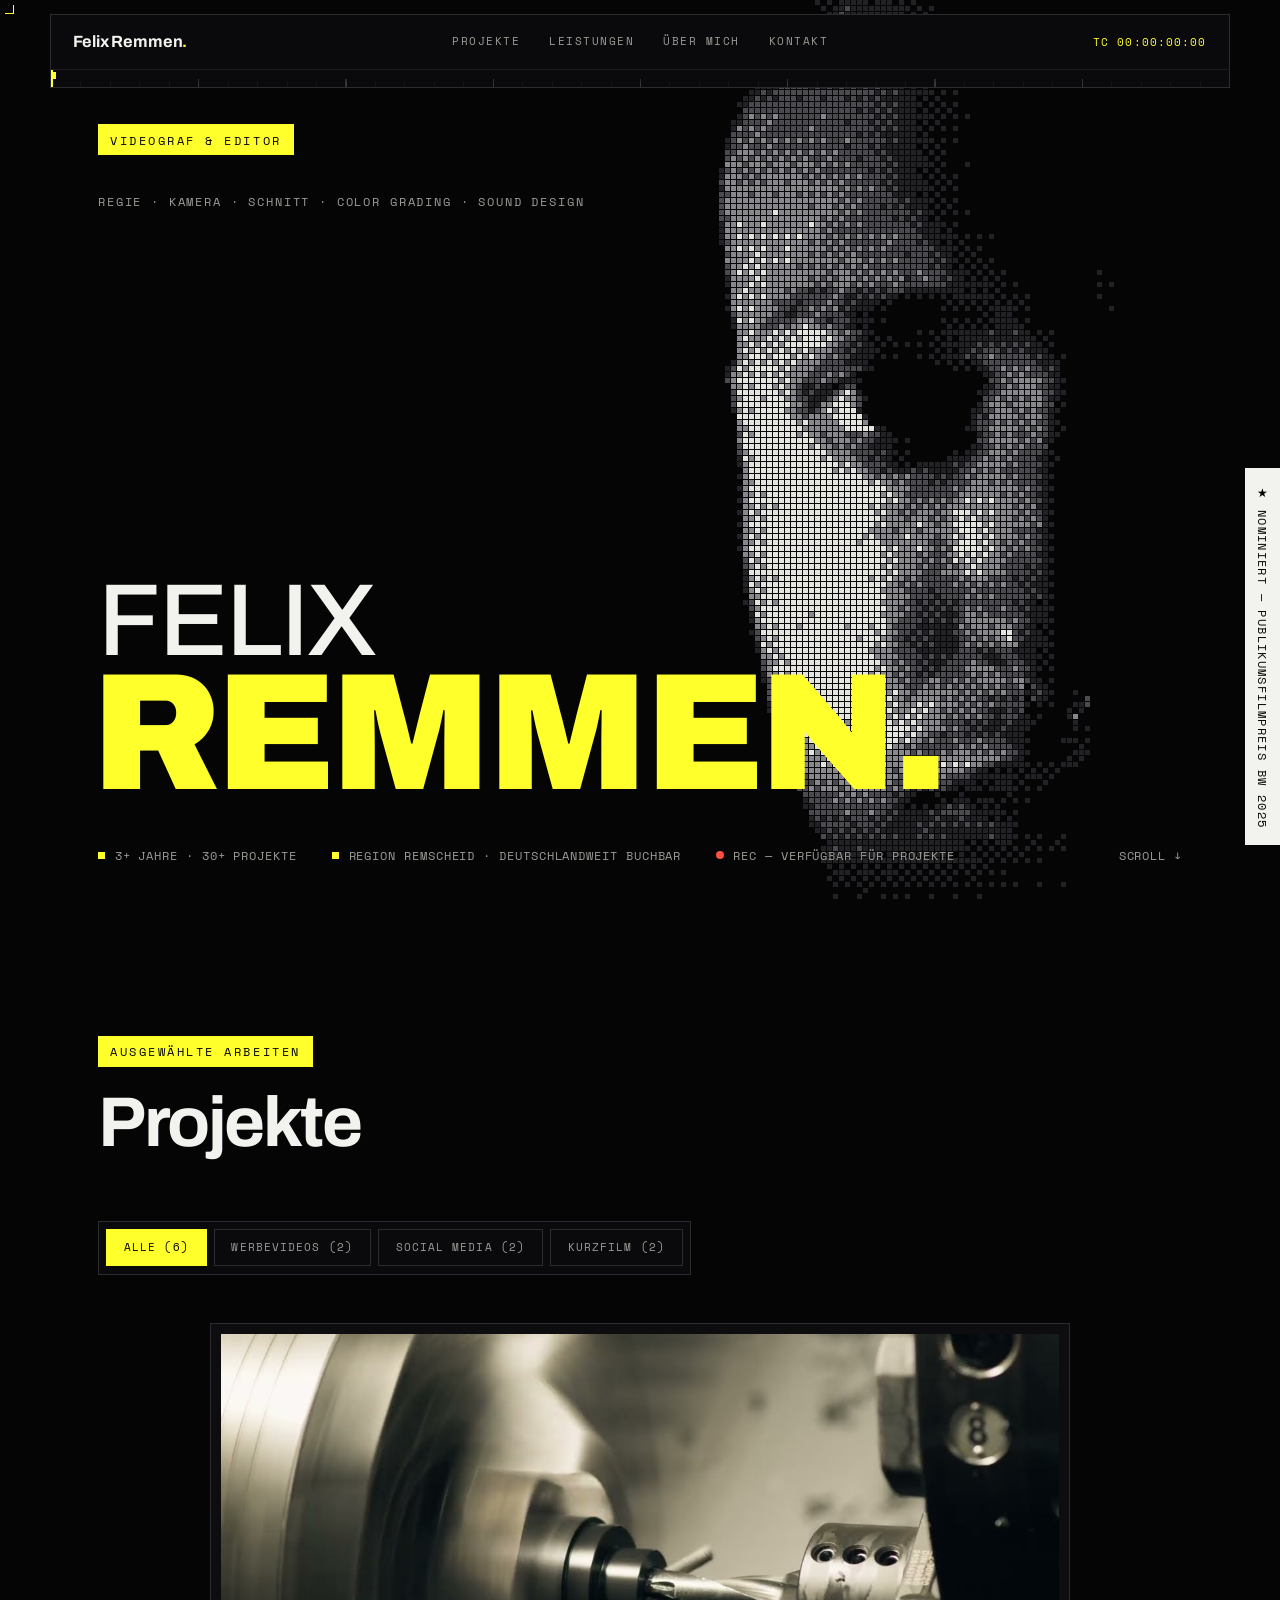
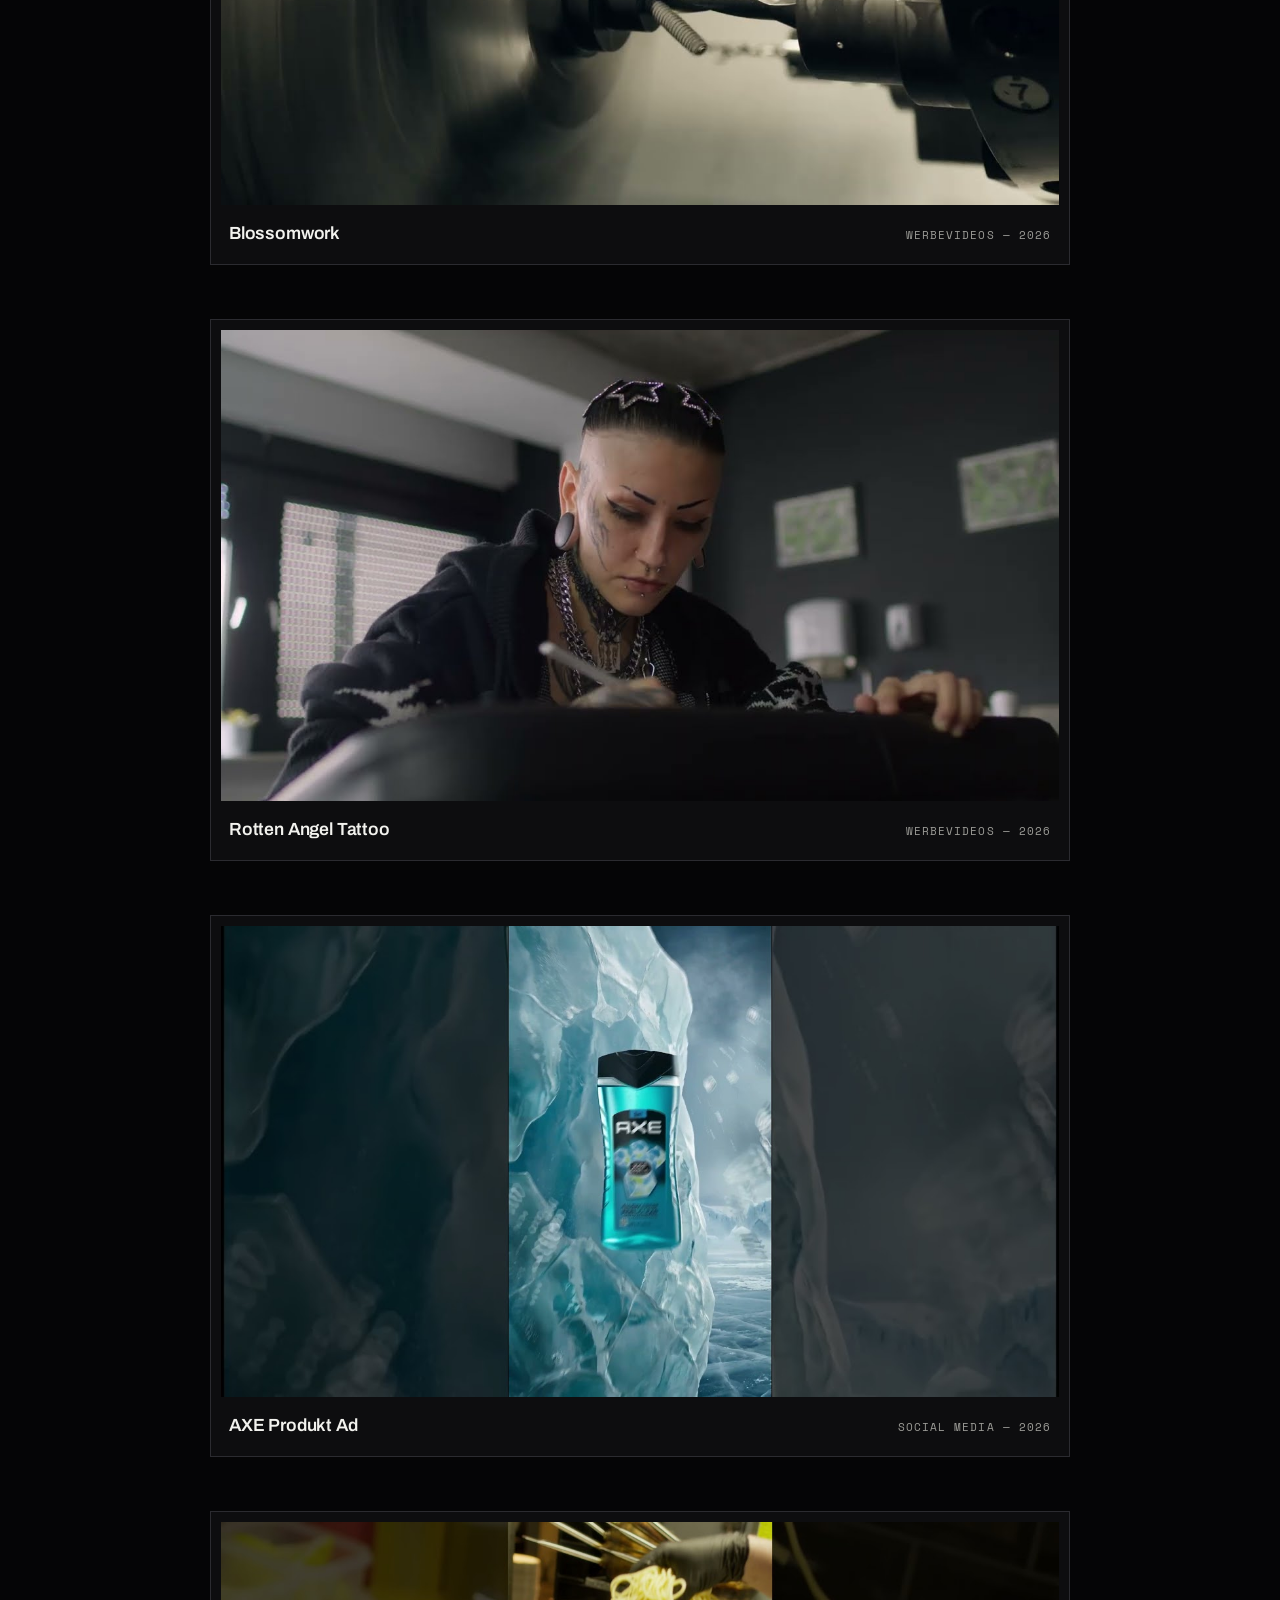
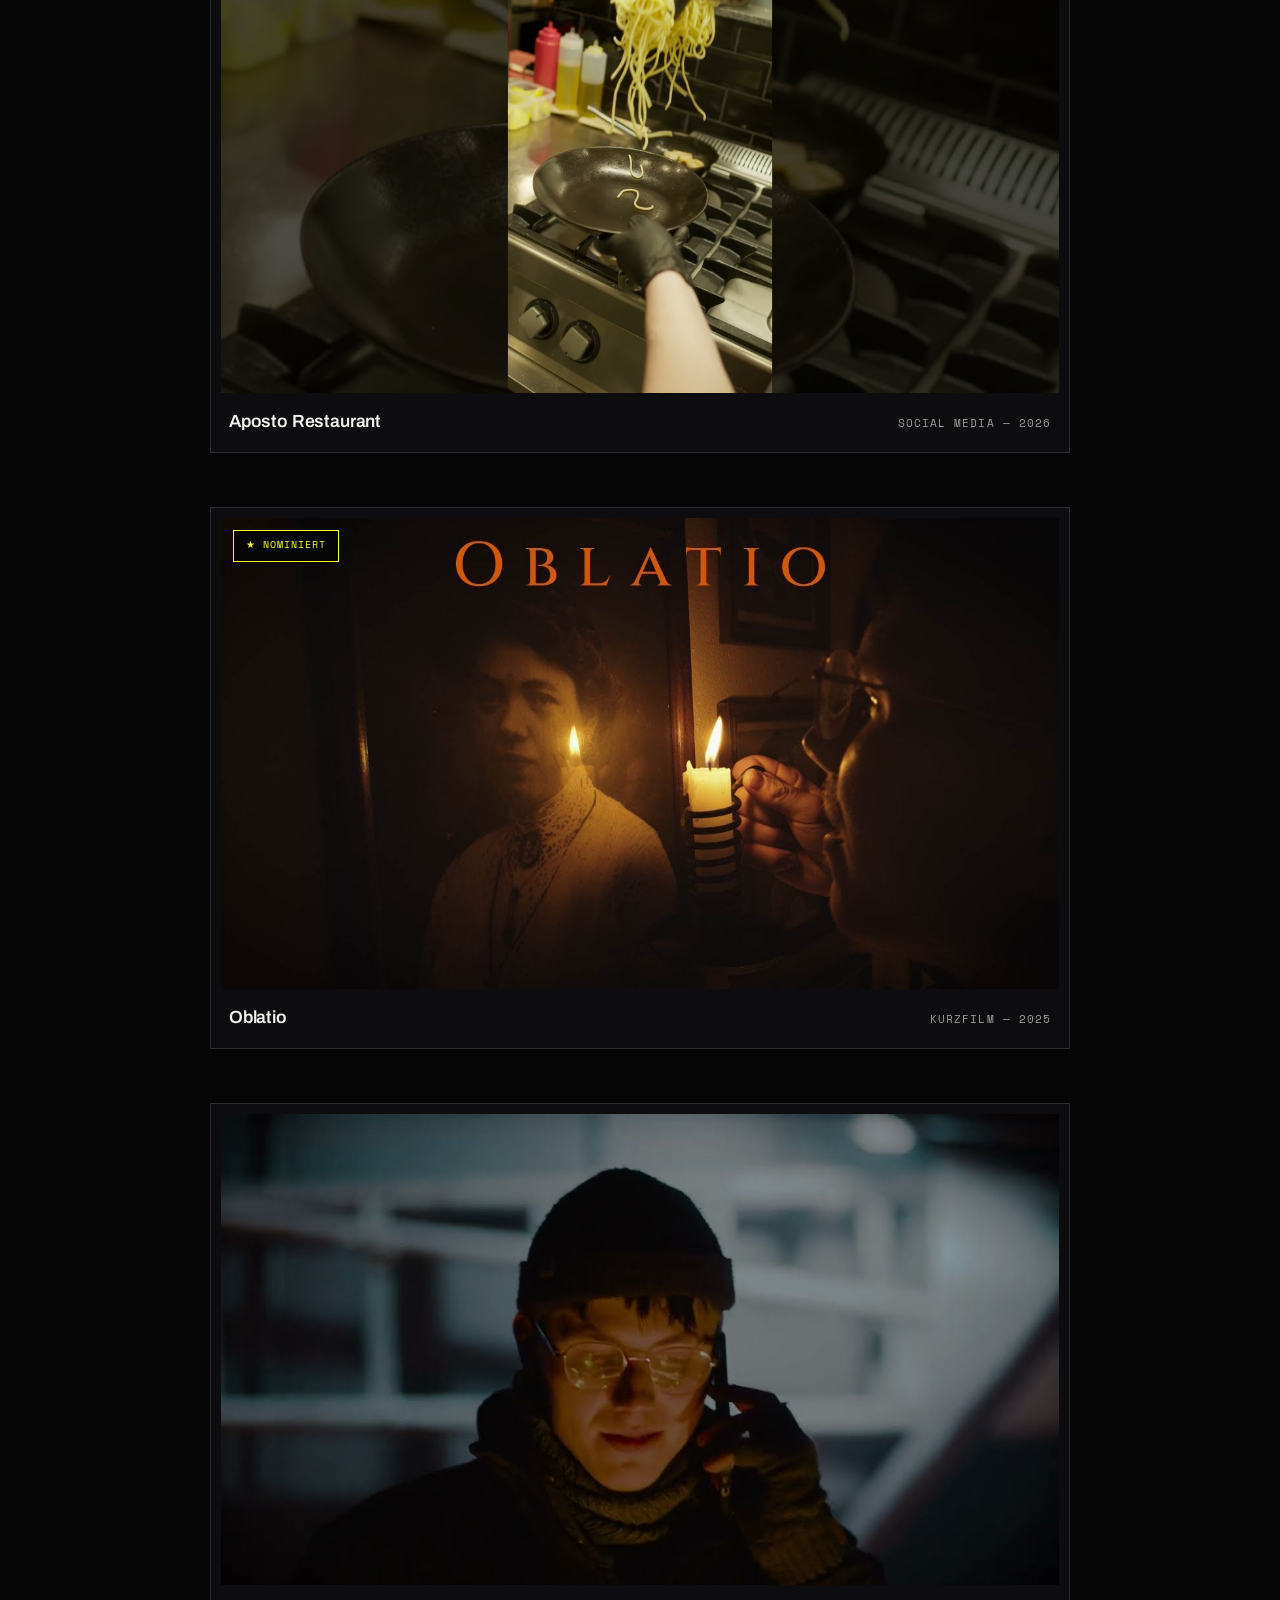
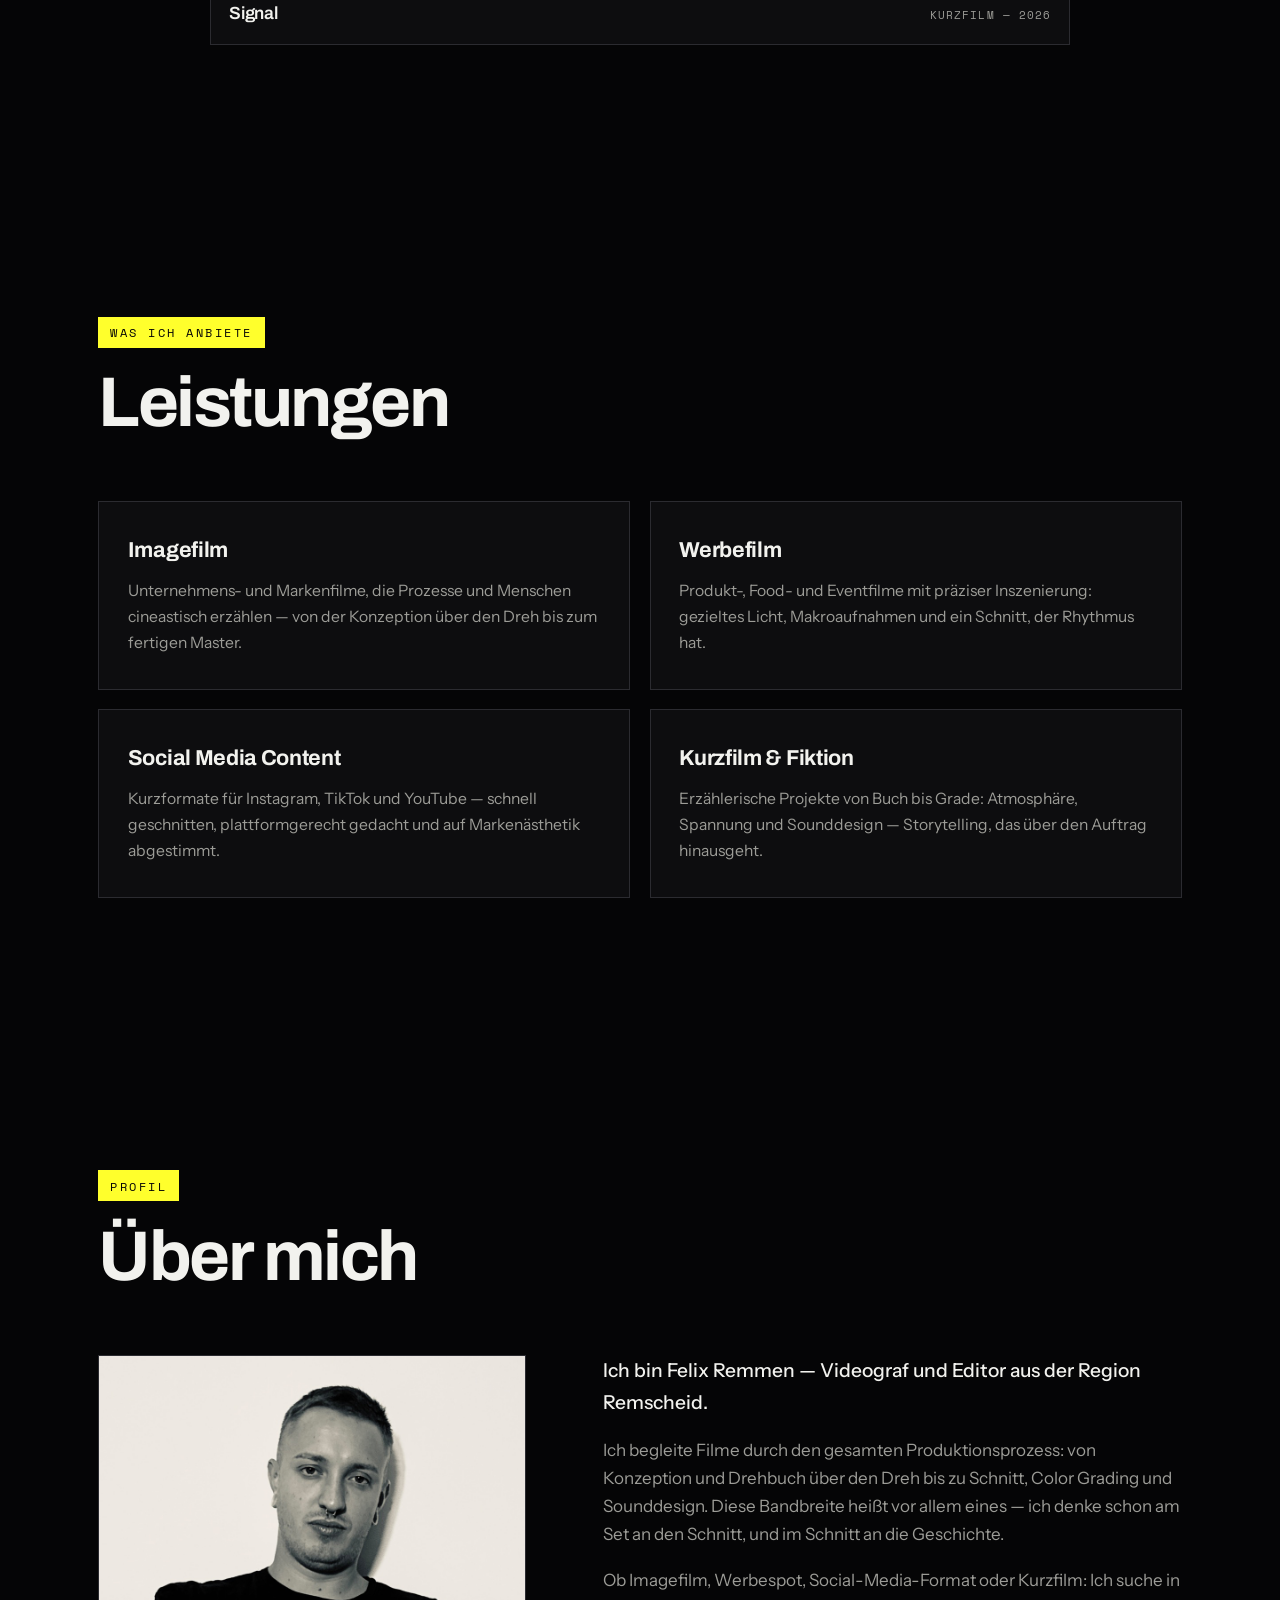
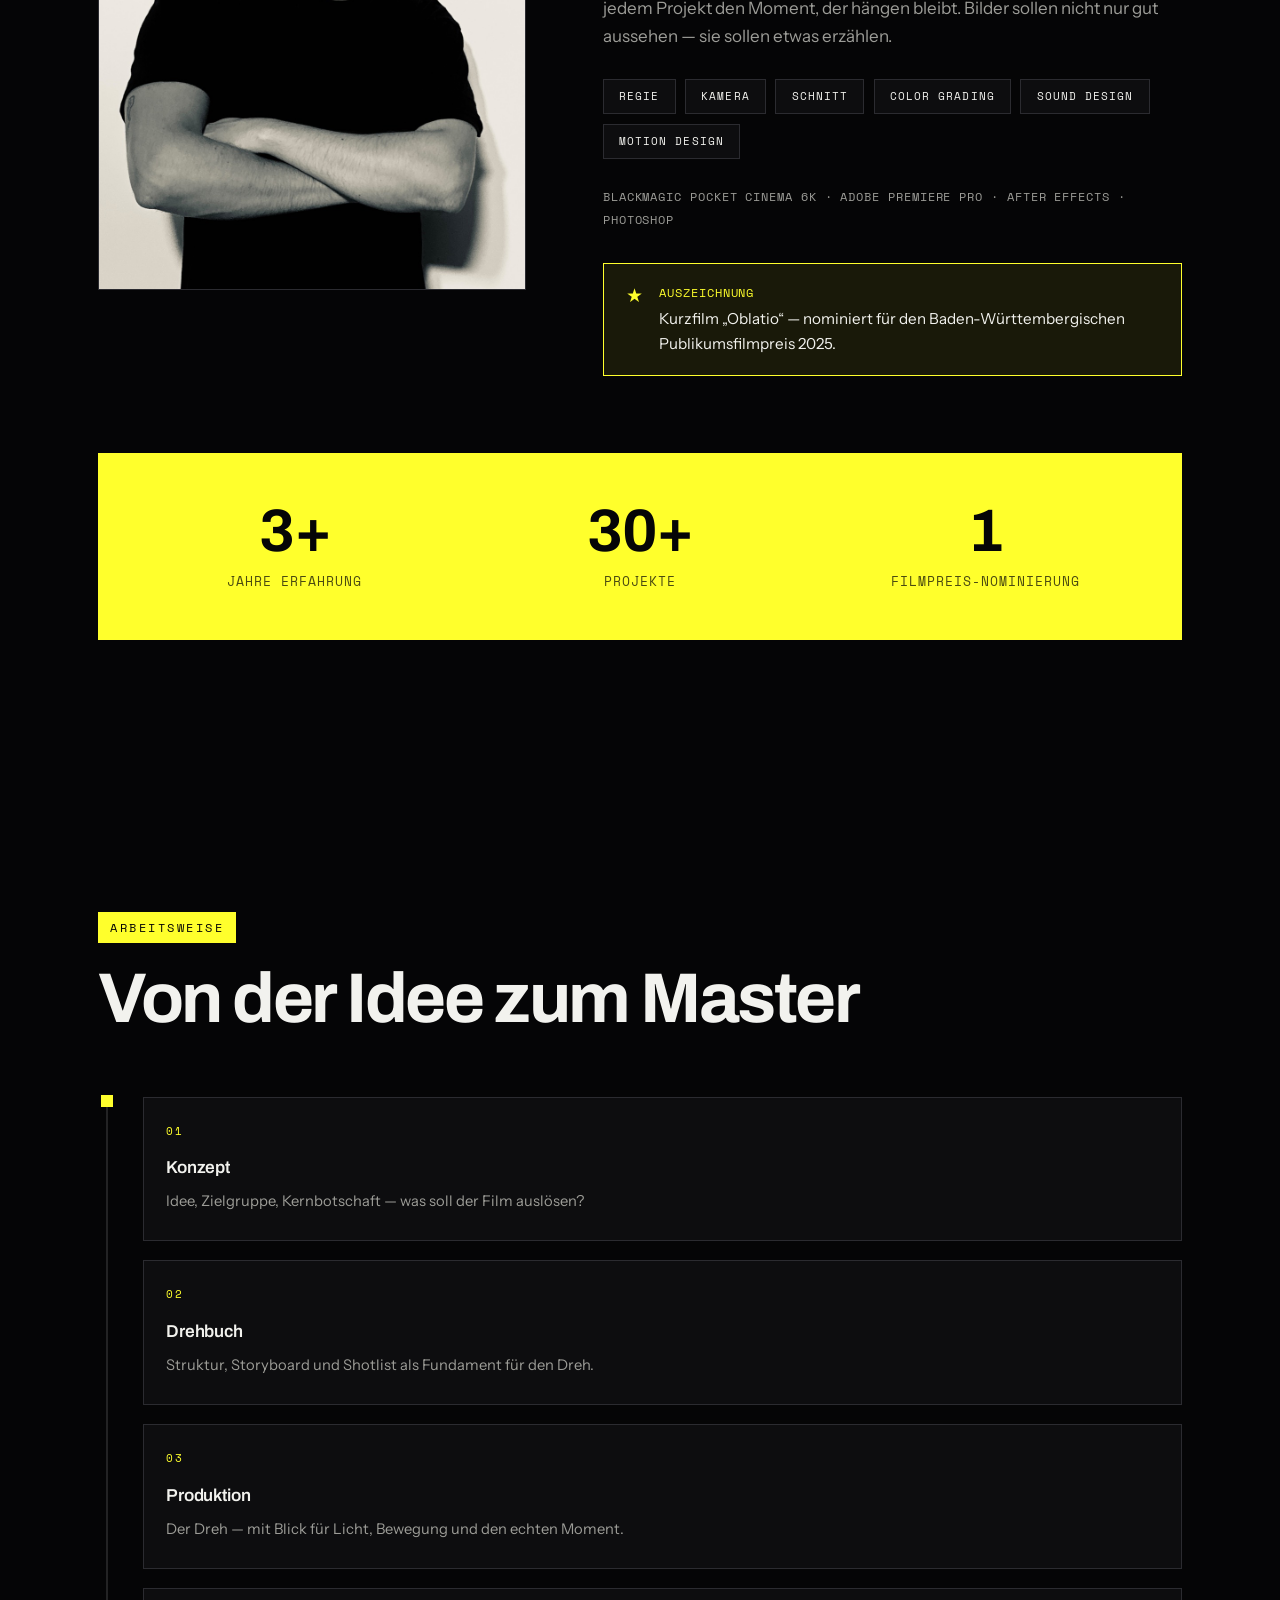
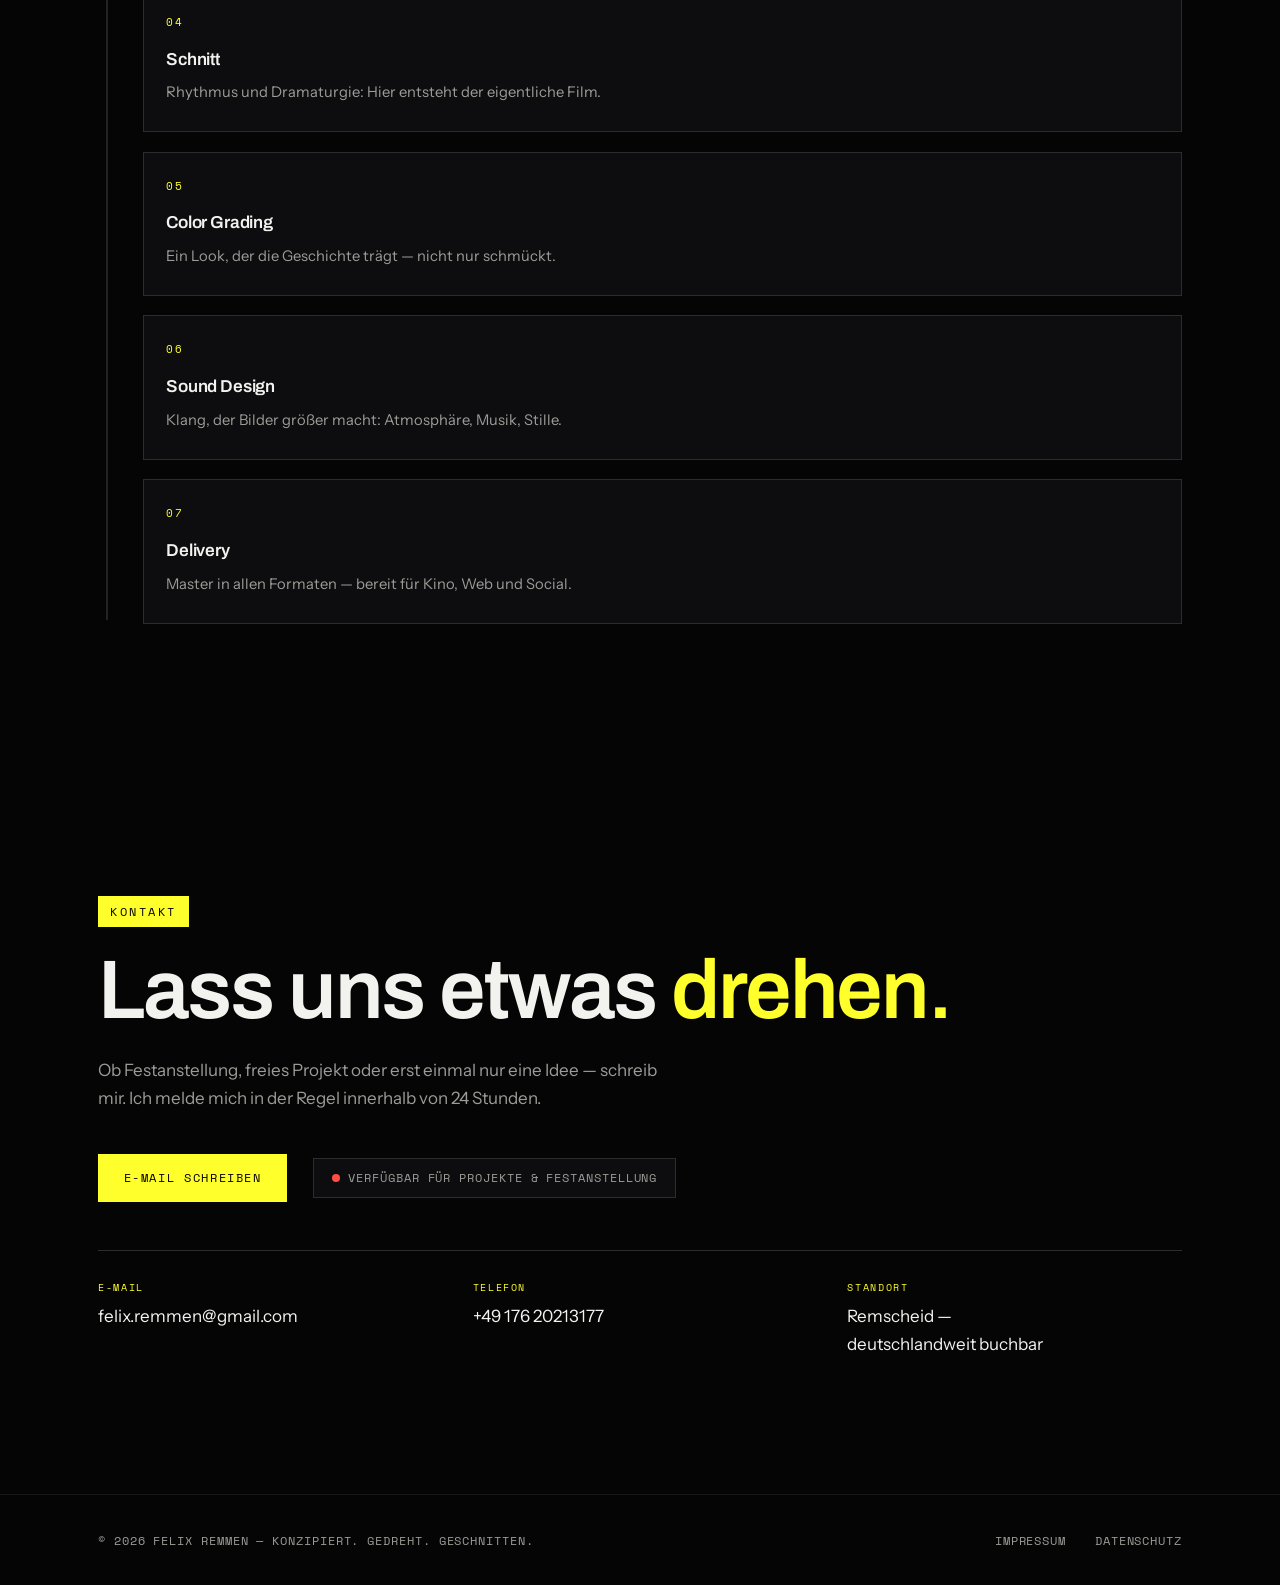
==== commit 6514c367: "Standort auf Remscheid umgestellt Hero, Ueber-mich, Footer-Standort sowie Seitentitel und Meta-Besch" ====
--- a/index.html
+++ b/index.html
@@ -3,8 +3,8 @@
 <head>
   <meta charset="UTF-8">
   <meta name="viewport" content="width=device-width, initial-scale=1.0">
-  <title>Felix Remmen — Videograf &amp; Editor, Stuttgart</title>
-  <meta name="description" content="Felix Remmen — Videograf und Editor aus der Region Stuttgart. Imagefilme, Werbefilme, Social-Media-Content und Kurzfilme: Konzept, Dreh, Schnitt, Color Grading und Sounddesign aus einer Hand.">
+  <title>Felix Remmen — Videograf &amp; Editor, Remscheid</title>
+  <meta name="description" content="Felix Remmen — Videograf und Editor aus der Region Remscheid. Imagefilme, Werbefilme, Social-Media-Content und Kurzfilme: Konzept, Dreh, Schnitt, Color Grading und Sounddesign aus einer Hand.">
   <meta property="og:title" content="Felix Remmen — Videograf &amp; Editor">
   <meta property="og:description" content="Filmmaker. Editor. Visual Storyteller. Portfolio: Imagefilm, Werbefilm, Social Media, Kurzfilm.">
   <meta property="og:type" content="website">
@@ -61,7 +61,7 @@
           </h1>
           <div class="hero-fakten mono">
             <span><i class="fakt-quadrat" aria-hidden="true"></i>3+ Jahre · 30+ Projekte</span>
-            <span><i class="fakt-quadrat" aria-hidden="true"></i>Region Stuttgart · deutschlandweit buchbar</span>
+            <span><i class="fakt-quadrat" aria-hidden="true"></i>Region Remscheid · deutschlandweit buchbar</span>
             <span><span class="rec-dot" aria-hidden="true"></span>REC — Verfügbar für Projekte</span>
             <span class="scroll-cue" aria-hidden="true">Scroll ↓</span>
           </div>
@@ -130,7 +130,7 @@
             <img src="assets/img/portraet-web.jpg" alt="Porträt von Felix Remmen" loading="lazy" width="960" height="1200">
           </div>
           <div class="profil-text reveal">
-            <p class="lead">Ich bin Felix Remmen — Videograf und Editor aus der Region Stuttgart.</p>
+            <p class="lead">Ich bin Felix Remmen — Videograf und Editor aus der Region Remscheid.</p>
             <p>Ich begleite Filme durch den gesamten Produktionsprozess: von Konzeption und Drehbuch über den Dreh bis zu Schnitt, Color Grading und Sounddesign. Diese Bandbreite heißt vor allem eines — ich denke schon am Set an den Schnitt, und im Schnitt an die Geschichte.</p>
             <p>Ob Imagefilm, Werbespot, Social-Media-Format oder Kurzfilm: Ich suche in jedem Projekt den Moment, der hängen bleibt. Bilder sollen nicht nur gut aussehen — sie sollen etwas erzählen.</p>
             <ul class="skills" aria-label="Schwerpunkte">
@@ -241,7 +241,7 @@
             </div>
             <div>
               <dt>Standort</dt>
-              <dd>Gärtringen bei Stuttgart —<br>deutschlandweit buchbar</dd>
+              <dd>Remscheid —<br>deutschlandweit buchbar</dd>
             </div>
           </dl>
         </div>
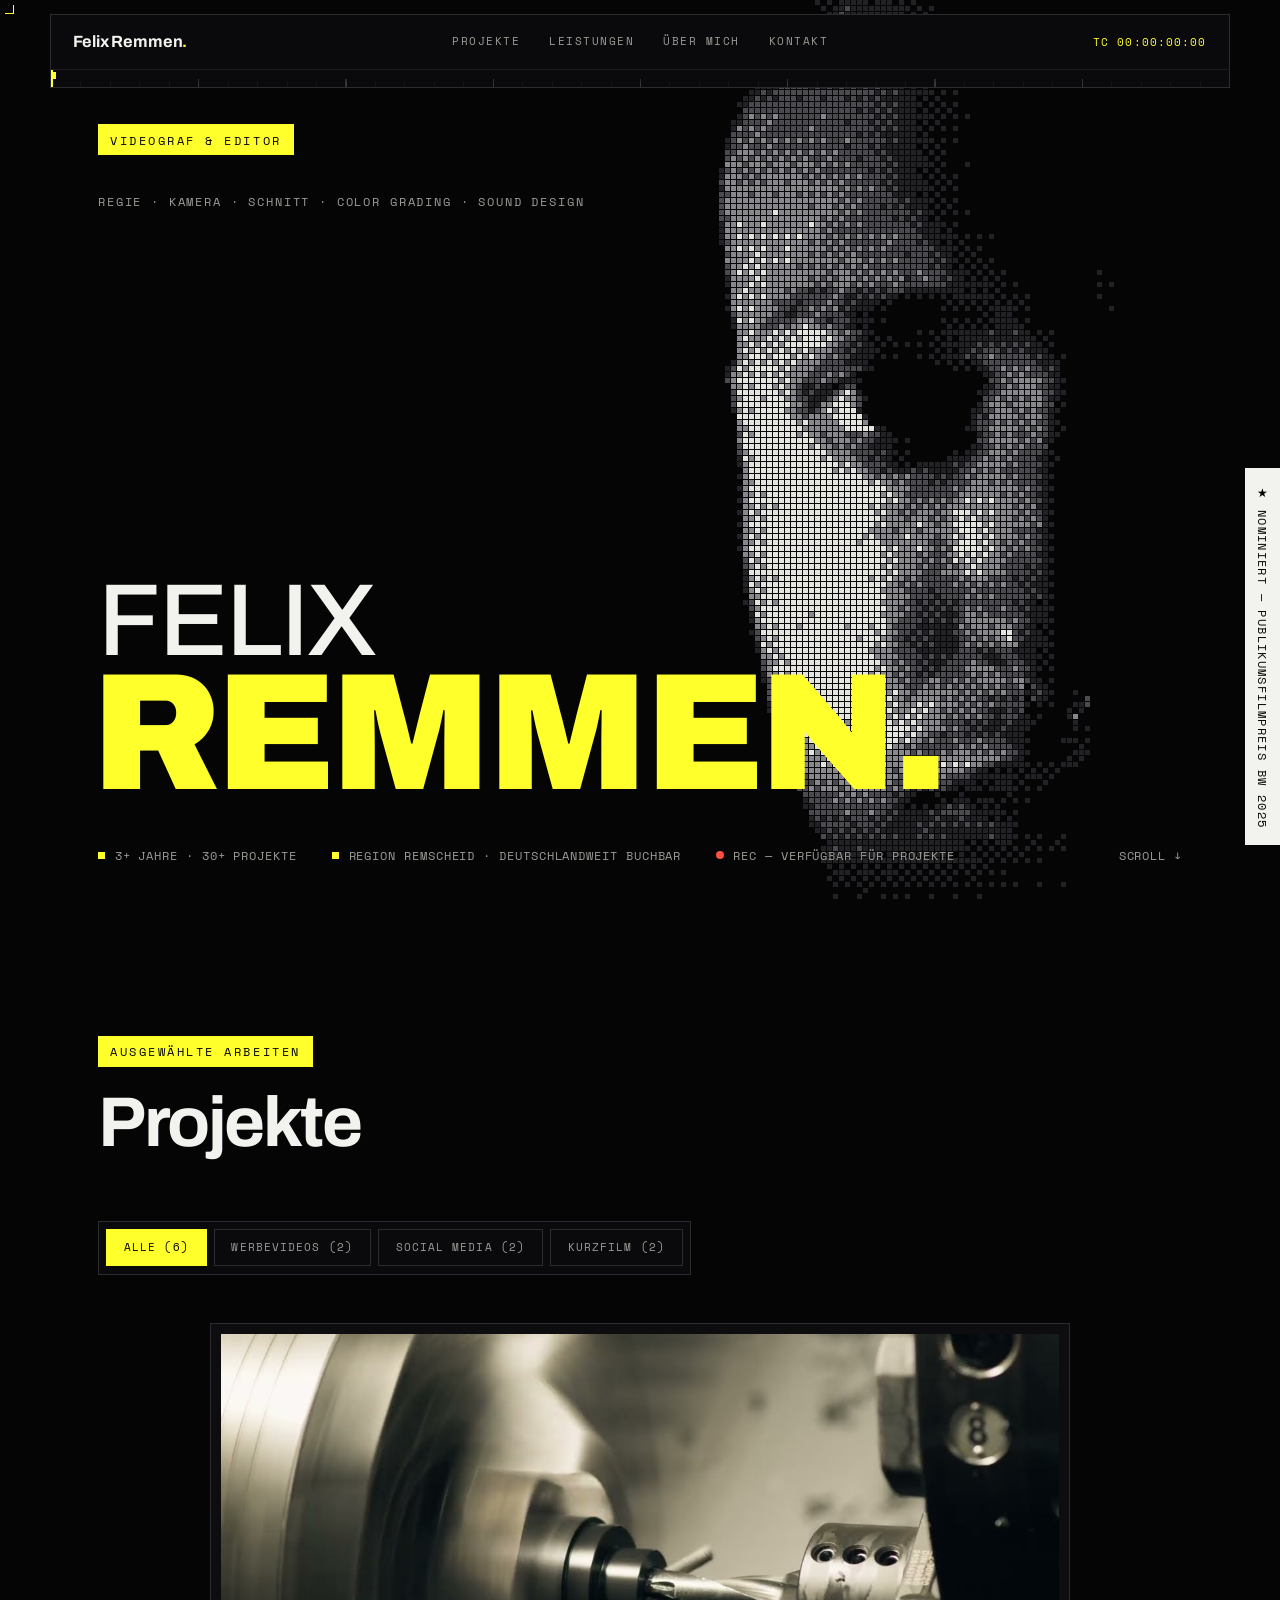
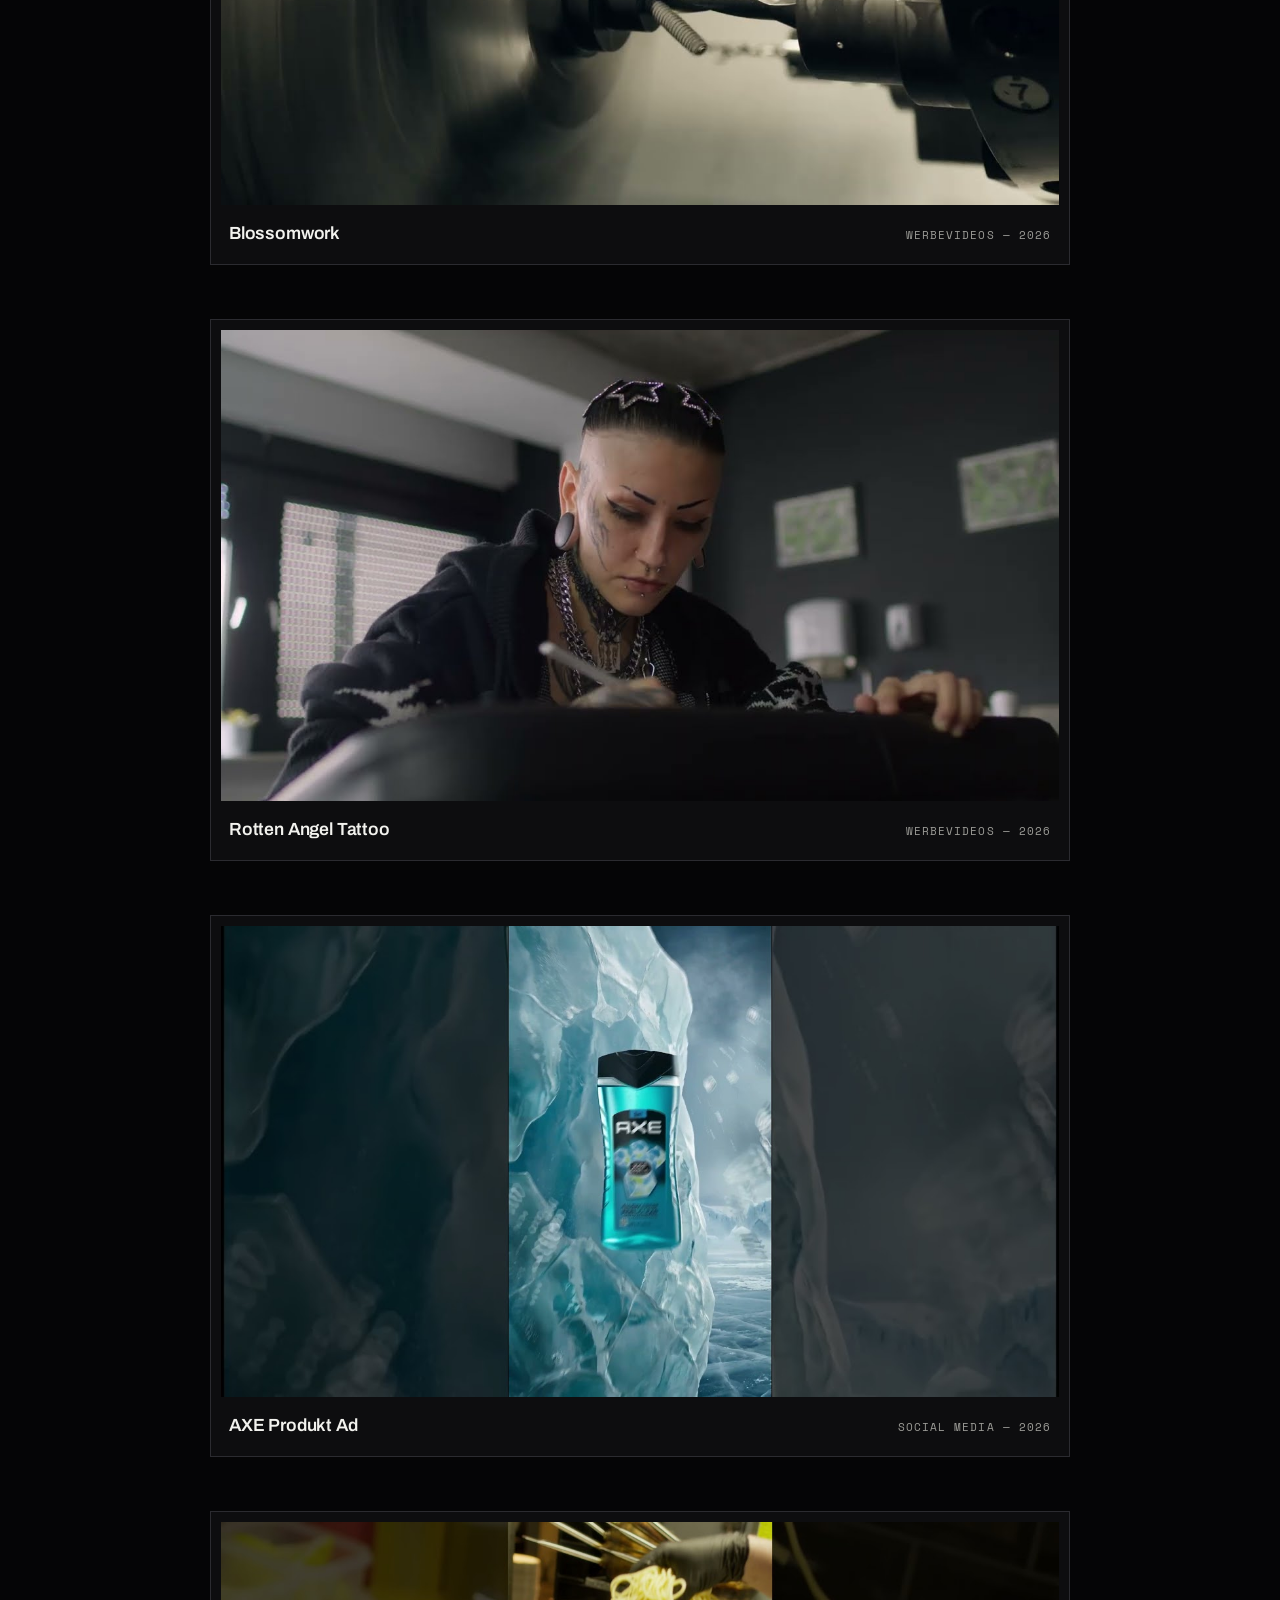
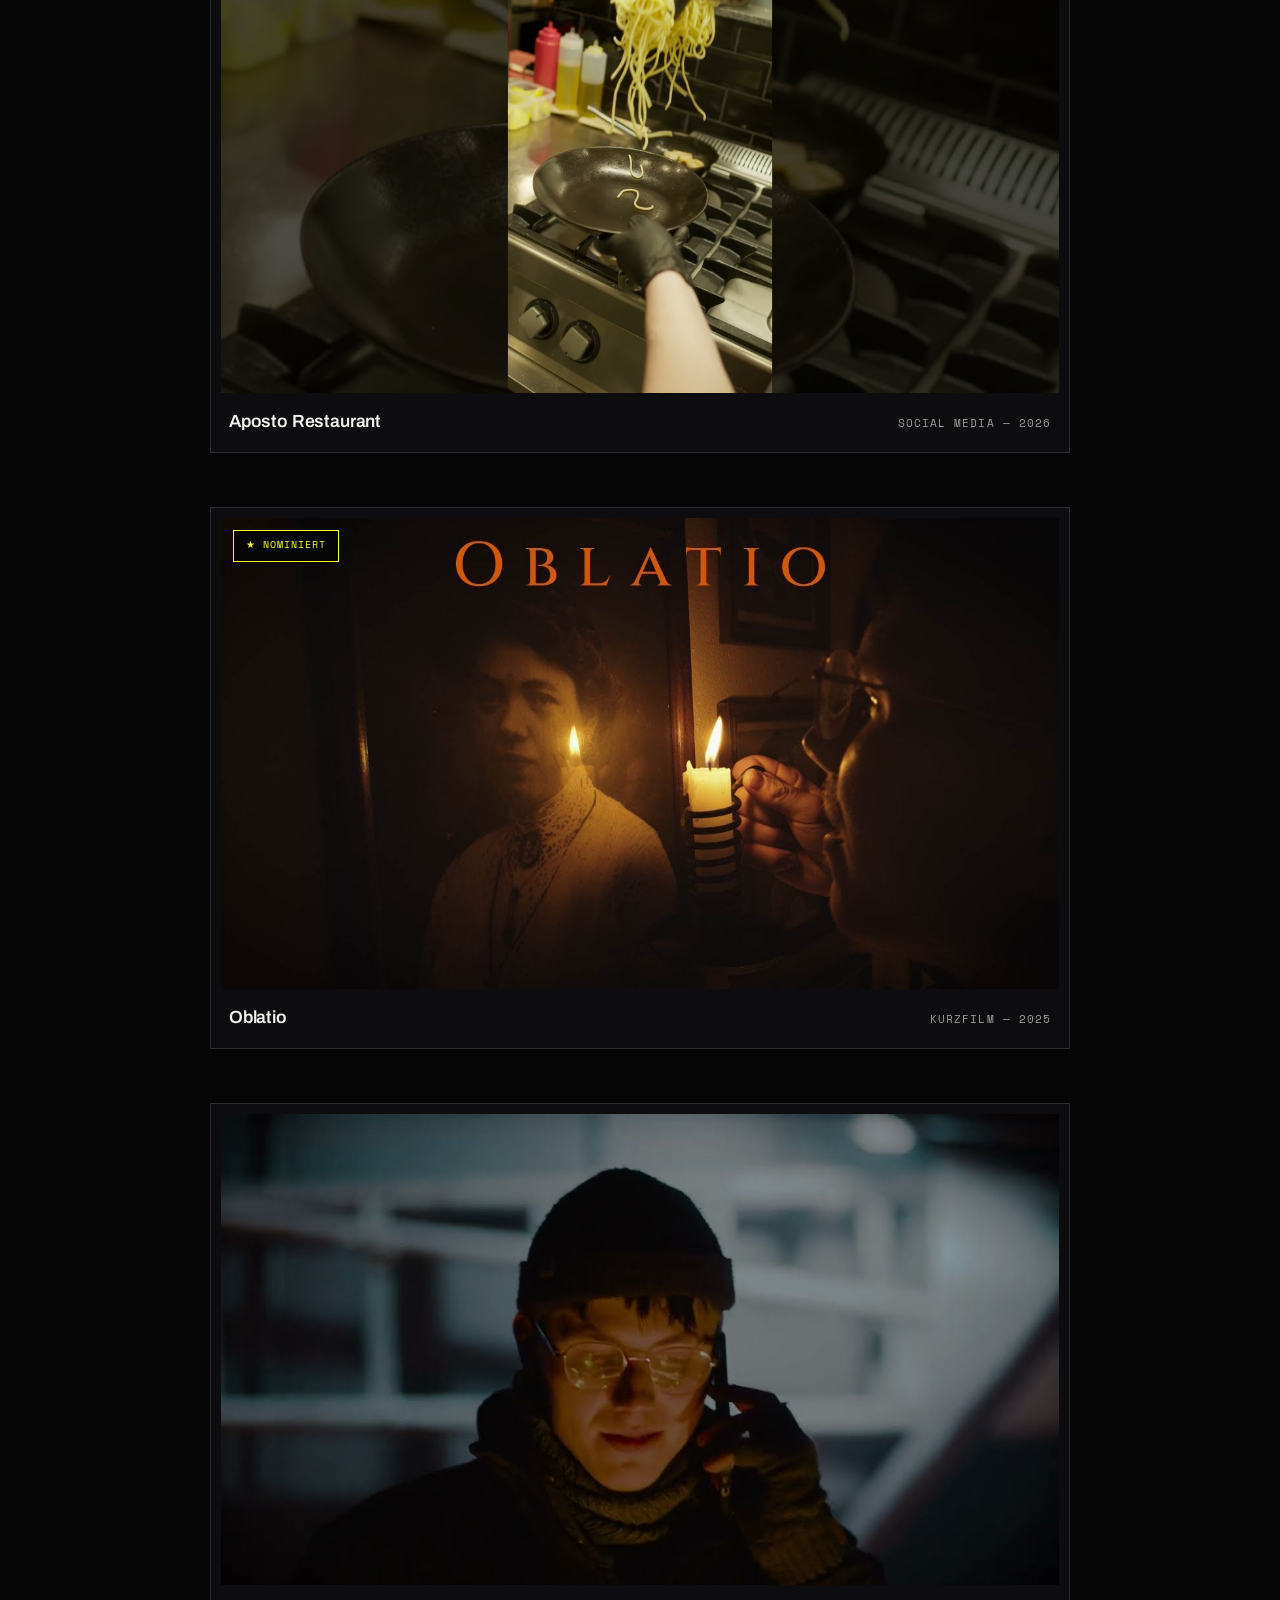
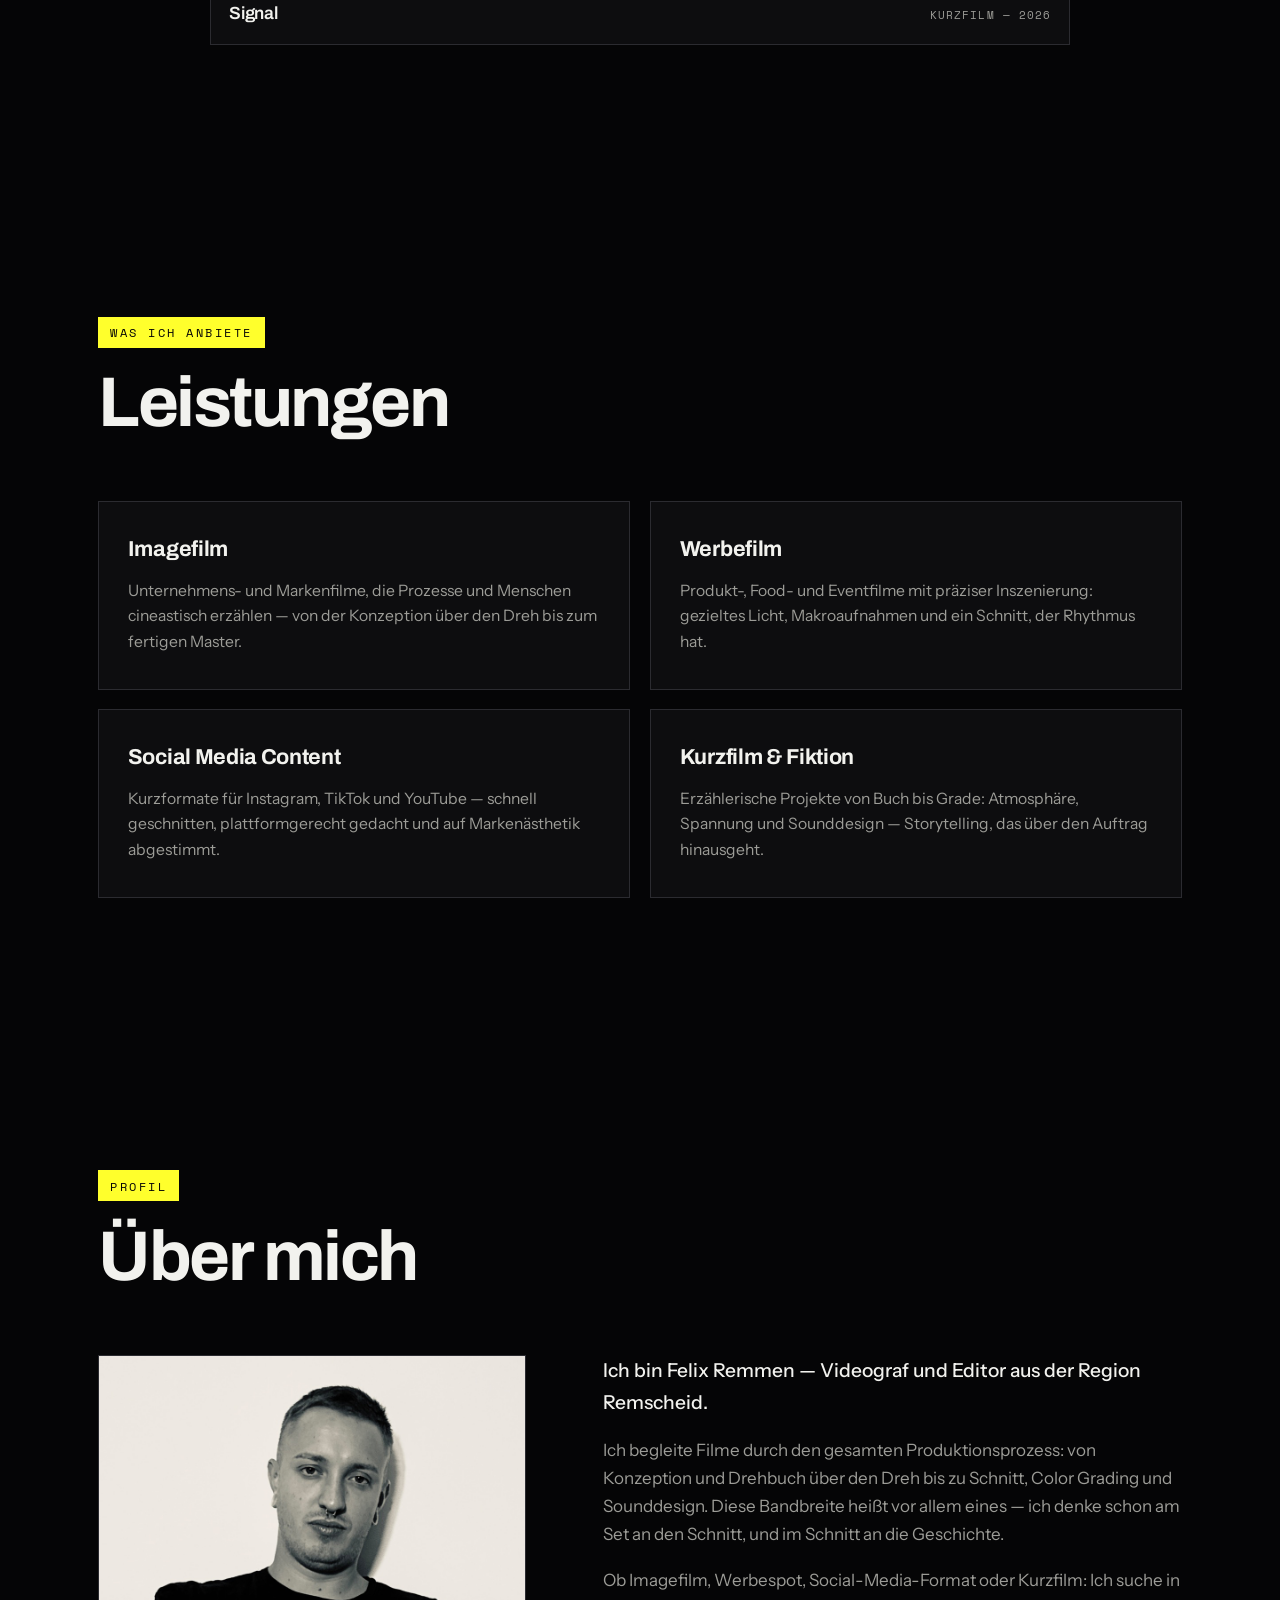
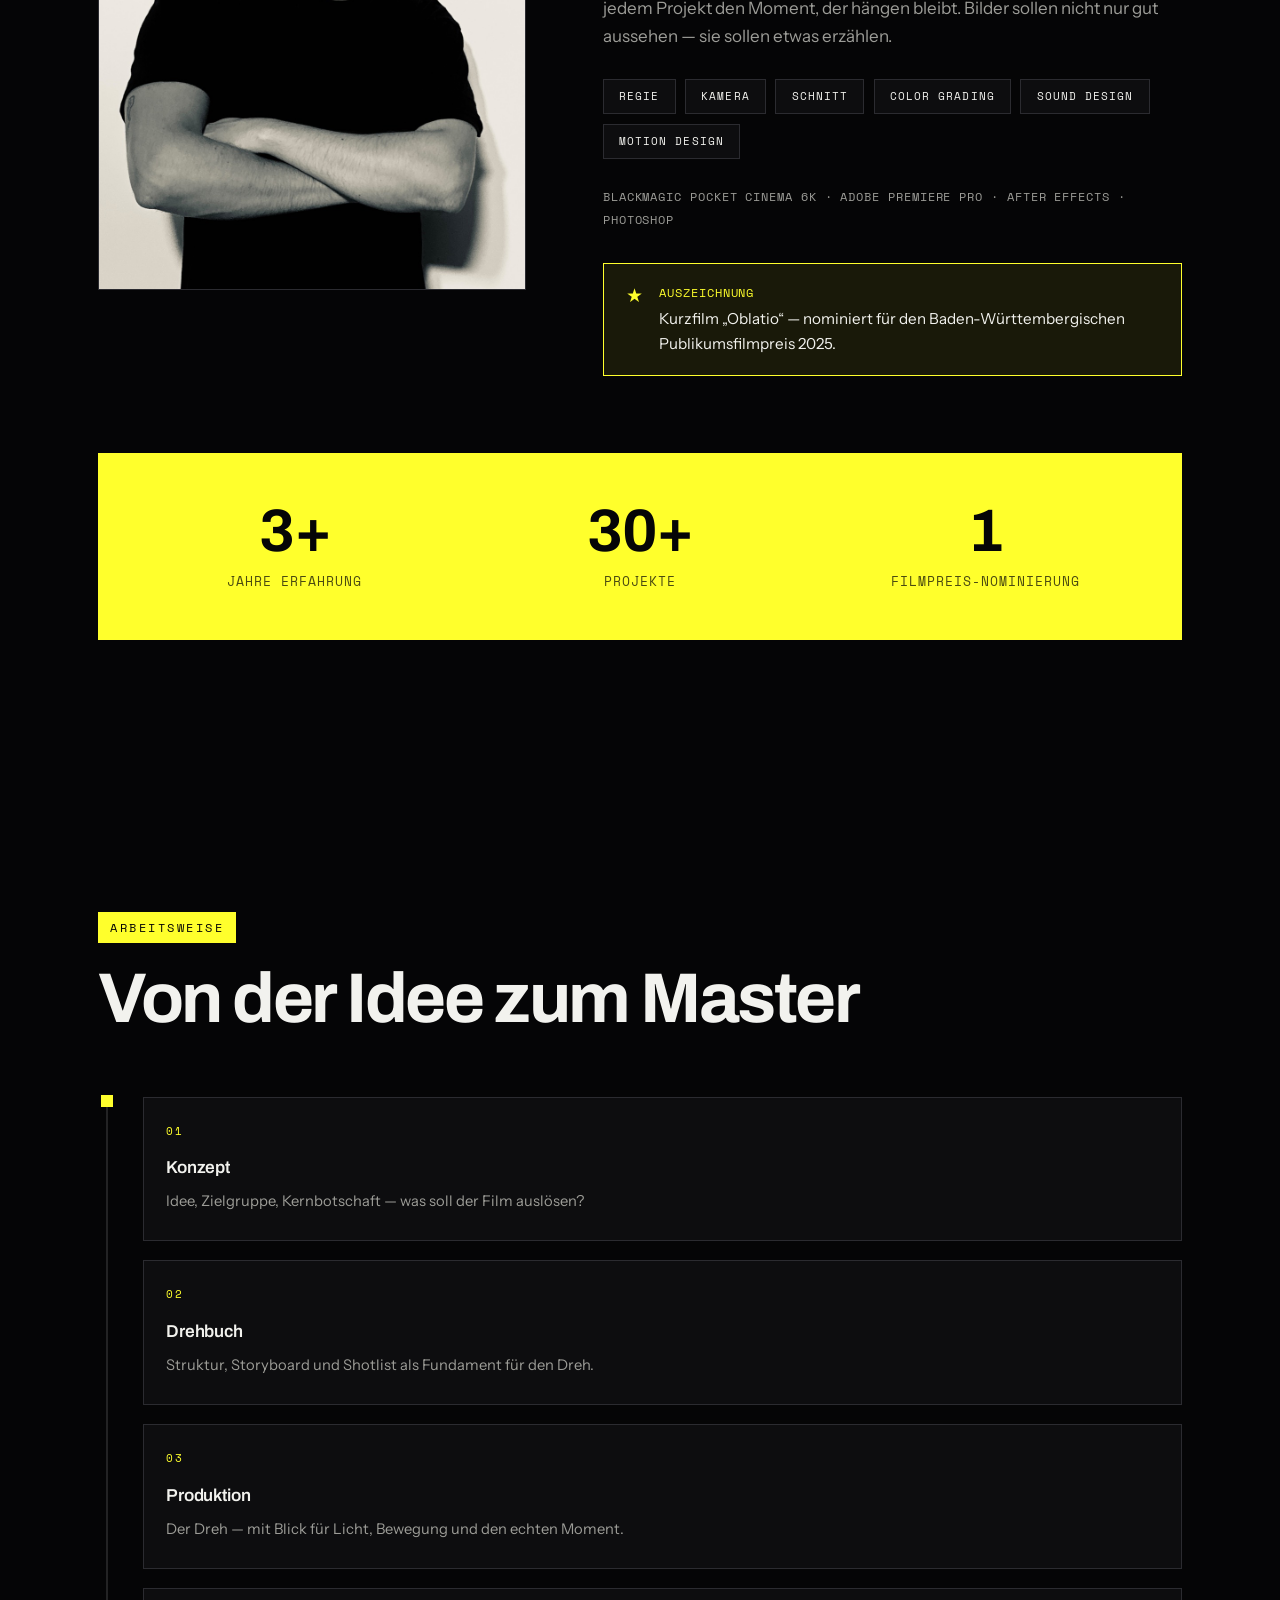
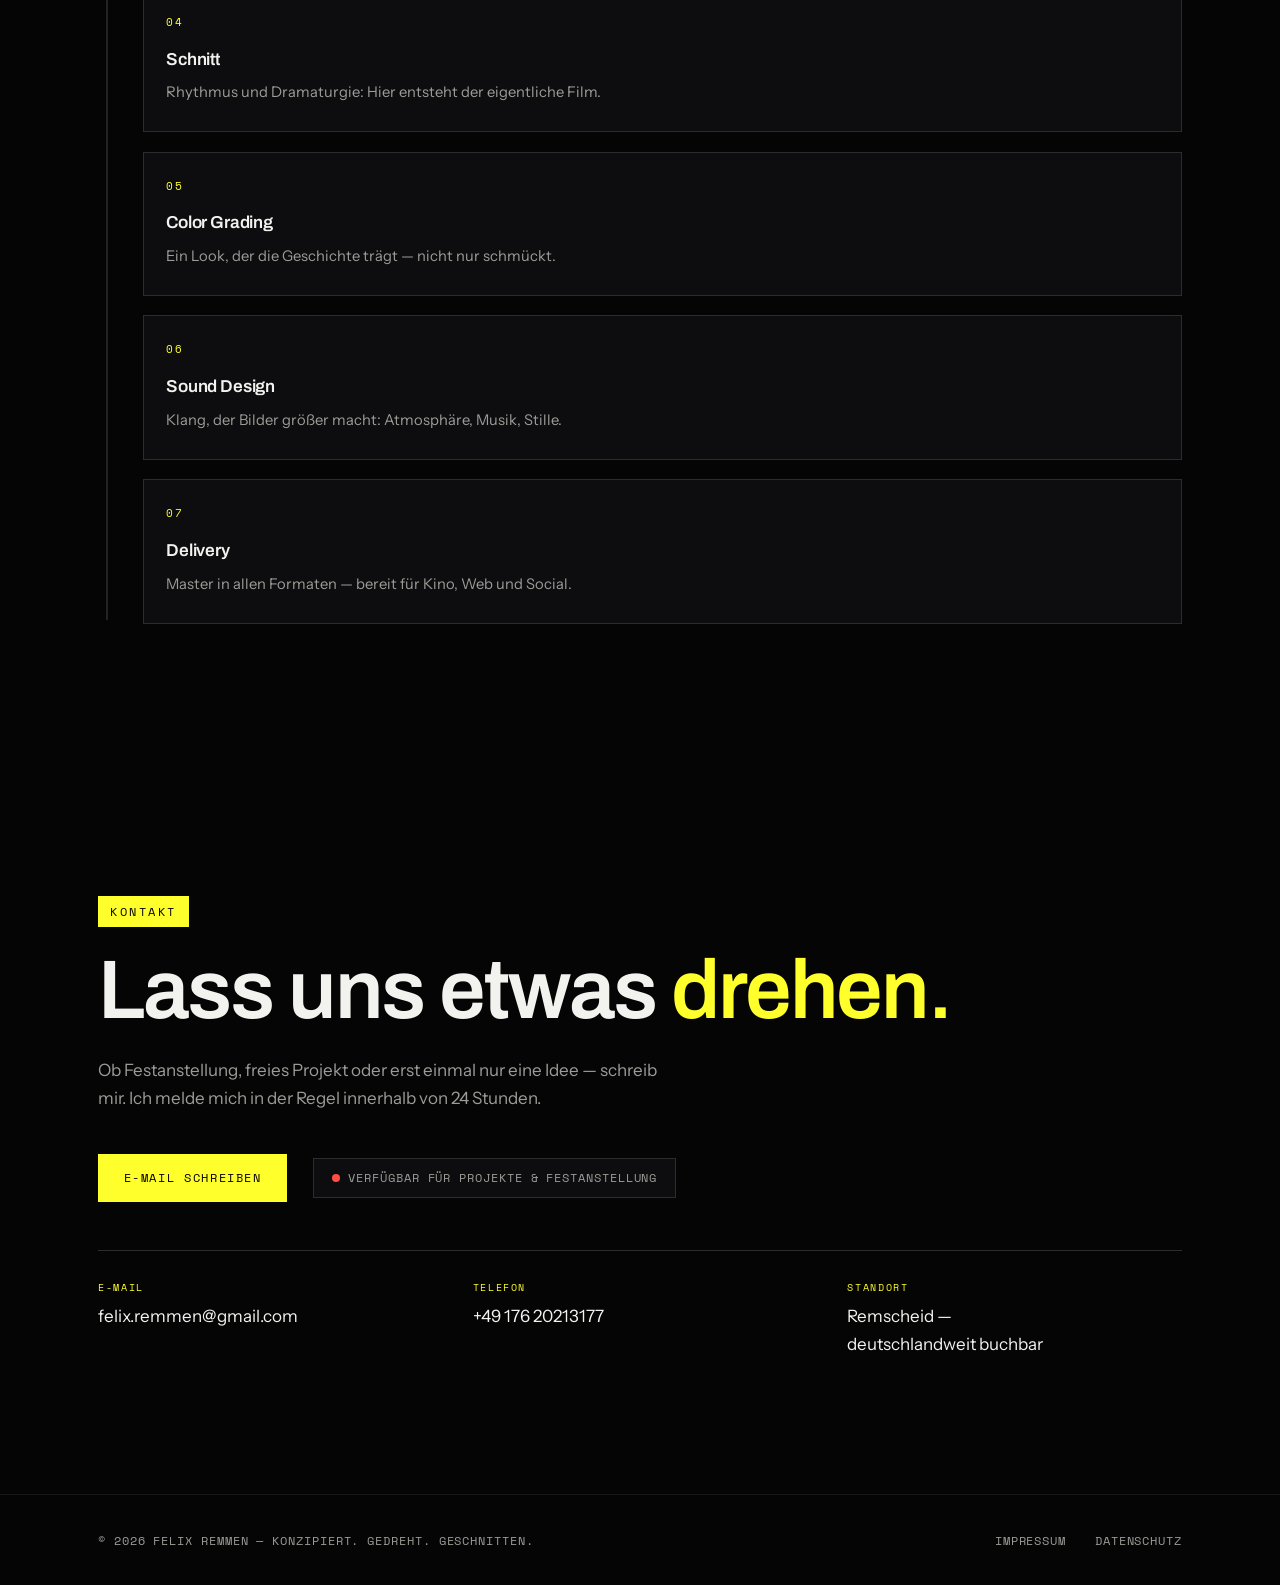
==== commit 268eddaf: "Leistungs-Karten: 3D-Kipp-Effekt beim Hover Jede Karte kippt dem Cursor folgend in den Raum (Stelle " ====
--- a/index.html
+++ b/index.html
@@ -97,20 +97,28 @@
         </div>
         <div class="leistung-grid">
           <div class="leistung-reihe reveal">
-            <h3 class="leistung-name">Imagefilm</h3>
-            <p class="leistung-text">Unternehmens- und Markenfilme, die Prozesse und Menschen cineastisch erzählen — von der Konzeption über den Dreh bis zum fertigen Master.</p>
-          </div>
-          <div class="leistung-reihe reveal">
-            <h3 class="leistung-name">Werbefilm</h3>
-            <p class="leistung-text">Produkt-, Food- und Eventfilme mit präziser Inszenierung: gezieltes Licht, Makroaufnahmen und ein Schnitt, der Rhythmus hat.</p>
-          </div>
-          <div class="leistung-reihe reveal">
-            <h3 class="leistung-name">Social Media Content</h3>
-            <p class="leistung-text">Kurzformate für Instagram, TikTok und YouTube — schnell geschnitten, plattformgerecht gedacht und auf Markenästhetik abgestimmt.</p>
-          </div>
-          <div class="leistung-reihe reveal">
-            <h3 class="leistung-name">Kurzfilm &amp; Fiktion</h3>
-            <p class="leistung-text">Erzählerische Projekte von Buch bis Grade: Atmosphäre, Spannung und Sounddesign — Storytelling, das über den Auftrag hinausgeht.</p>
+            <div class="leistung-karte">
+              <h3 class="leistung-name">Imagefilm</h3>
+              <p class="leistung-text">Unternehmens- und Markenfilme, die Prozesse und Menschen cineastisch erzählen — von der Konzeption über den Dreh bis zum fertigen Master.</p>
+            </div>
+          </div>
+          <div class="leistung-reihe reveal">
+            <div class="leistung-karte">
+              <h3 class="leistung-name">Werbefilm</h3>
+              <p class="leistung-text">Produkt-, Food- und Eventfilme mit präziser Inszenierung: gezieltes Licht, Makroaufnahmen und ein Schnitt, der Rhythmus hat.</p>
+            </div>
+          </div>
+          <div class="leistung-reihe reveal">
+            <div class="leistung-karte">
+              <h3 class="leistung-name">Social Media Content</h3>
+              <p class="leistung-text">Kurzformate für Instagram, TikTok und YouTube — schnell geschnitten, plattformgerecht gedacht und auf Markenästhetik abgestimmt.</p>
+            </div>
+          </div>
+          <div class="leistung-reihe reveal">
+            <div class="leistung-karte">
+              <h3 class="leistung-name">Kurzfilm &amp; Fiktion</h3>
+              <p class="leistung-text">Erzählerische Projekte von Buch bis Grade: Atmosphäre, Spannung und Sounddesign — Storytelling, das über den Auftrag hinausgeht.</p>
+            </div>
           </div>
         </div>
       </div>
--- a/css/style.css
+++ b/css/style.css
@@ -991,15 +991,33 @@
   gap: 1.2rem;
 }
 
+/* Äußere Reihe = Perspektiv-Bühne für den 3D-Kipp der inneren Karte.
+   reveal (opacity + translateY) bleibt hier, damit es nicht mit dem
+   Kipp-transform der Karte kollidiert. */
 .leistung-reihe {
+  perspective: 900px;
+}
+
+/* Innere Karte = sichtbare Fläche; kippt unter dem Cursor in den Raum */
+.leistung-karte {
+  height: 100%;
   padding: 1.9rem 1.8rem 2.1rem;
   border-radius: var(--radius);
   background: var(--flaeche);
   border: 1px solid var(--rand);
+  transform: rotateX(var(--rx, 0deg)) rotateY(var(--ry, 0deg));
+  transition: border-color 0.15s linear, background 0.15s linear,
+    transform 0.4s cubic-bezier(0.2, 0.8, 0.2, 1);
+  will-change: transform;
+}
+
+/* Während des Hoverns folgt das Kippen dem Cursor sofort (kein Nachlauf);
+   die weiche transform-Transition greift nur beim Zurückfedern (pointerleave) */
+.leistung-karte.ist-neigend {
   transition: border-color 0.15s linear, background 0.15s linear;
 }
 
-.leistung-reihe:hover {
+.leistung-karte:hover {
   border-color: var(--rand-hell);
   background: var(--flaeche-hell);
 }
@@ -1013,7 +1031,7 @@
   transition: color 0.15s linear;
 }
 
-.leistung-reihe:hover .leistung-name {
+.leistung-karte:hover .leistung-name {
   color: var(--neon);
 }
 
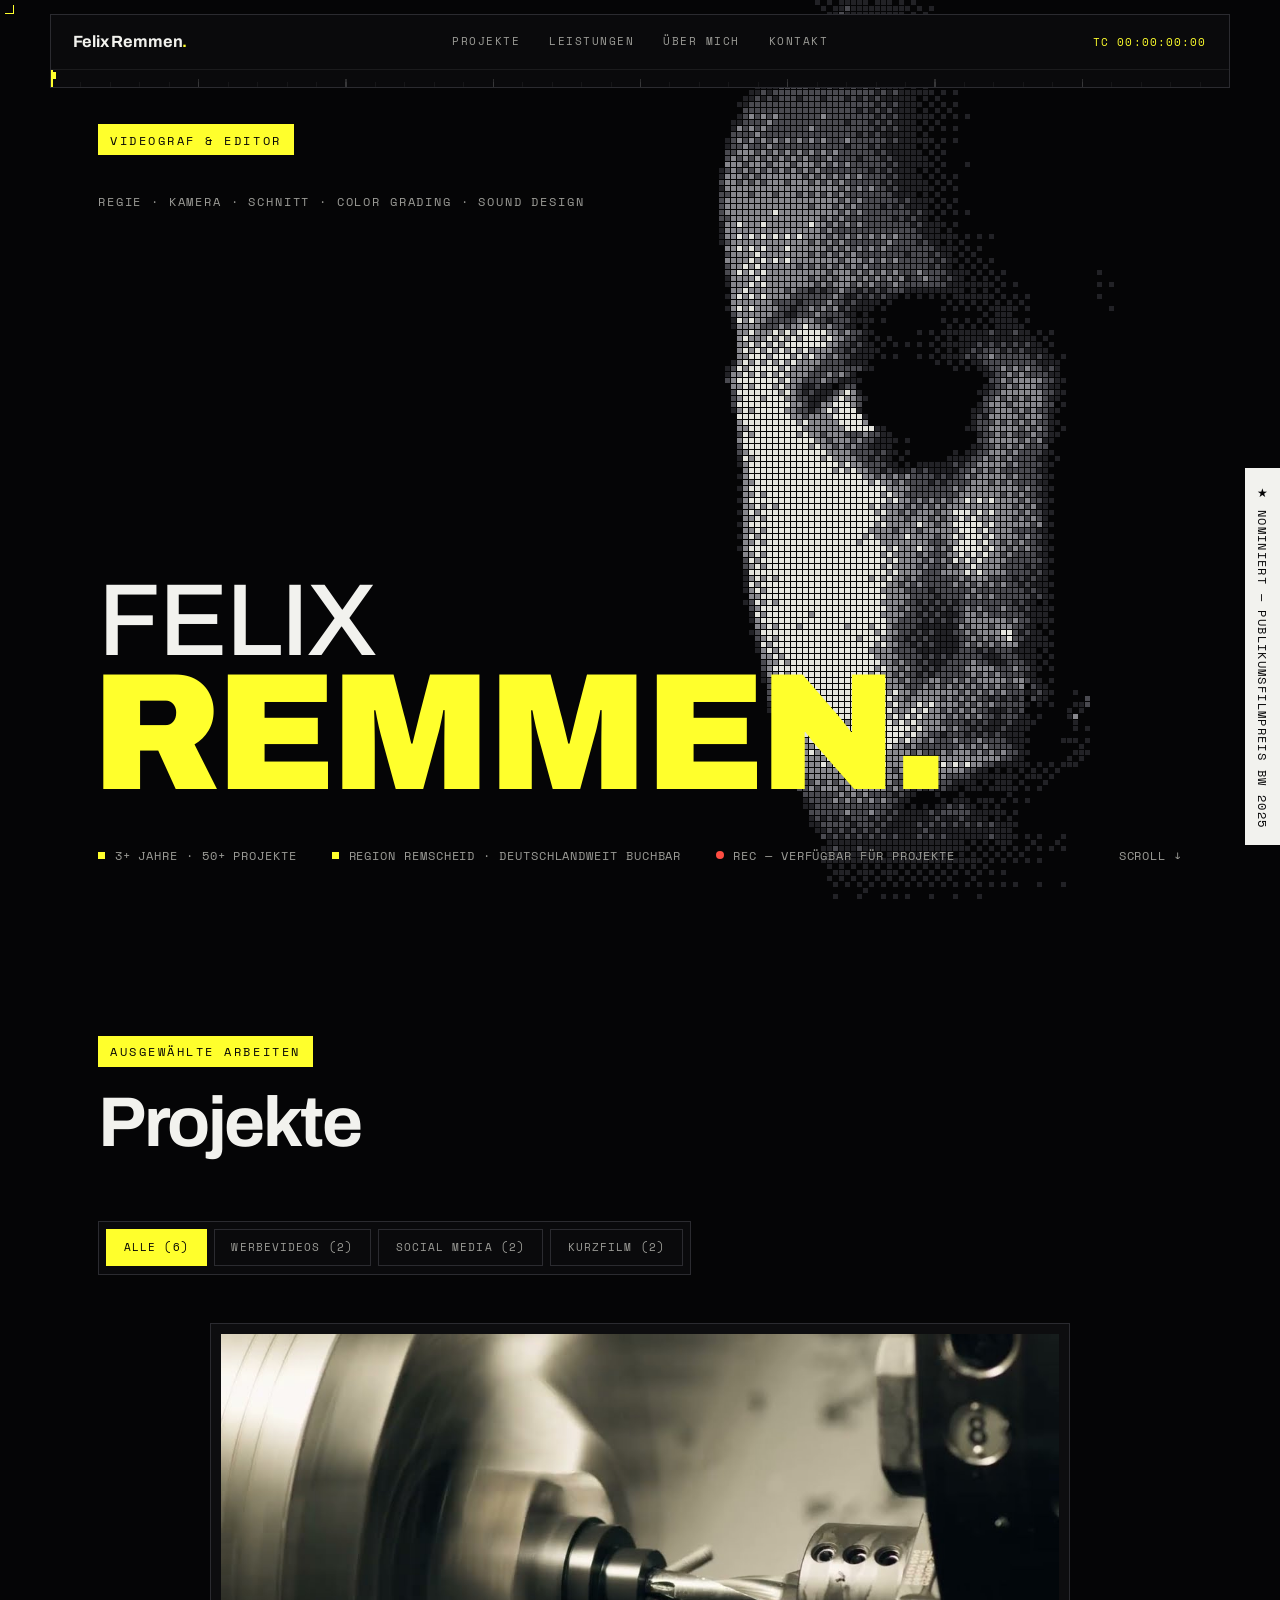
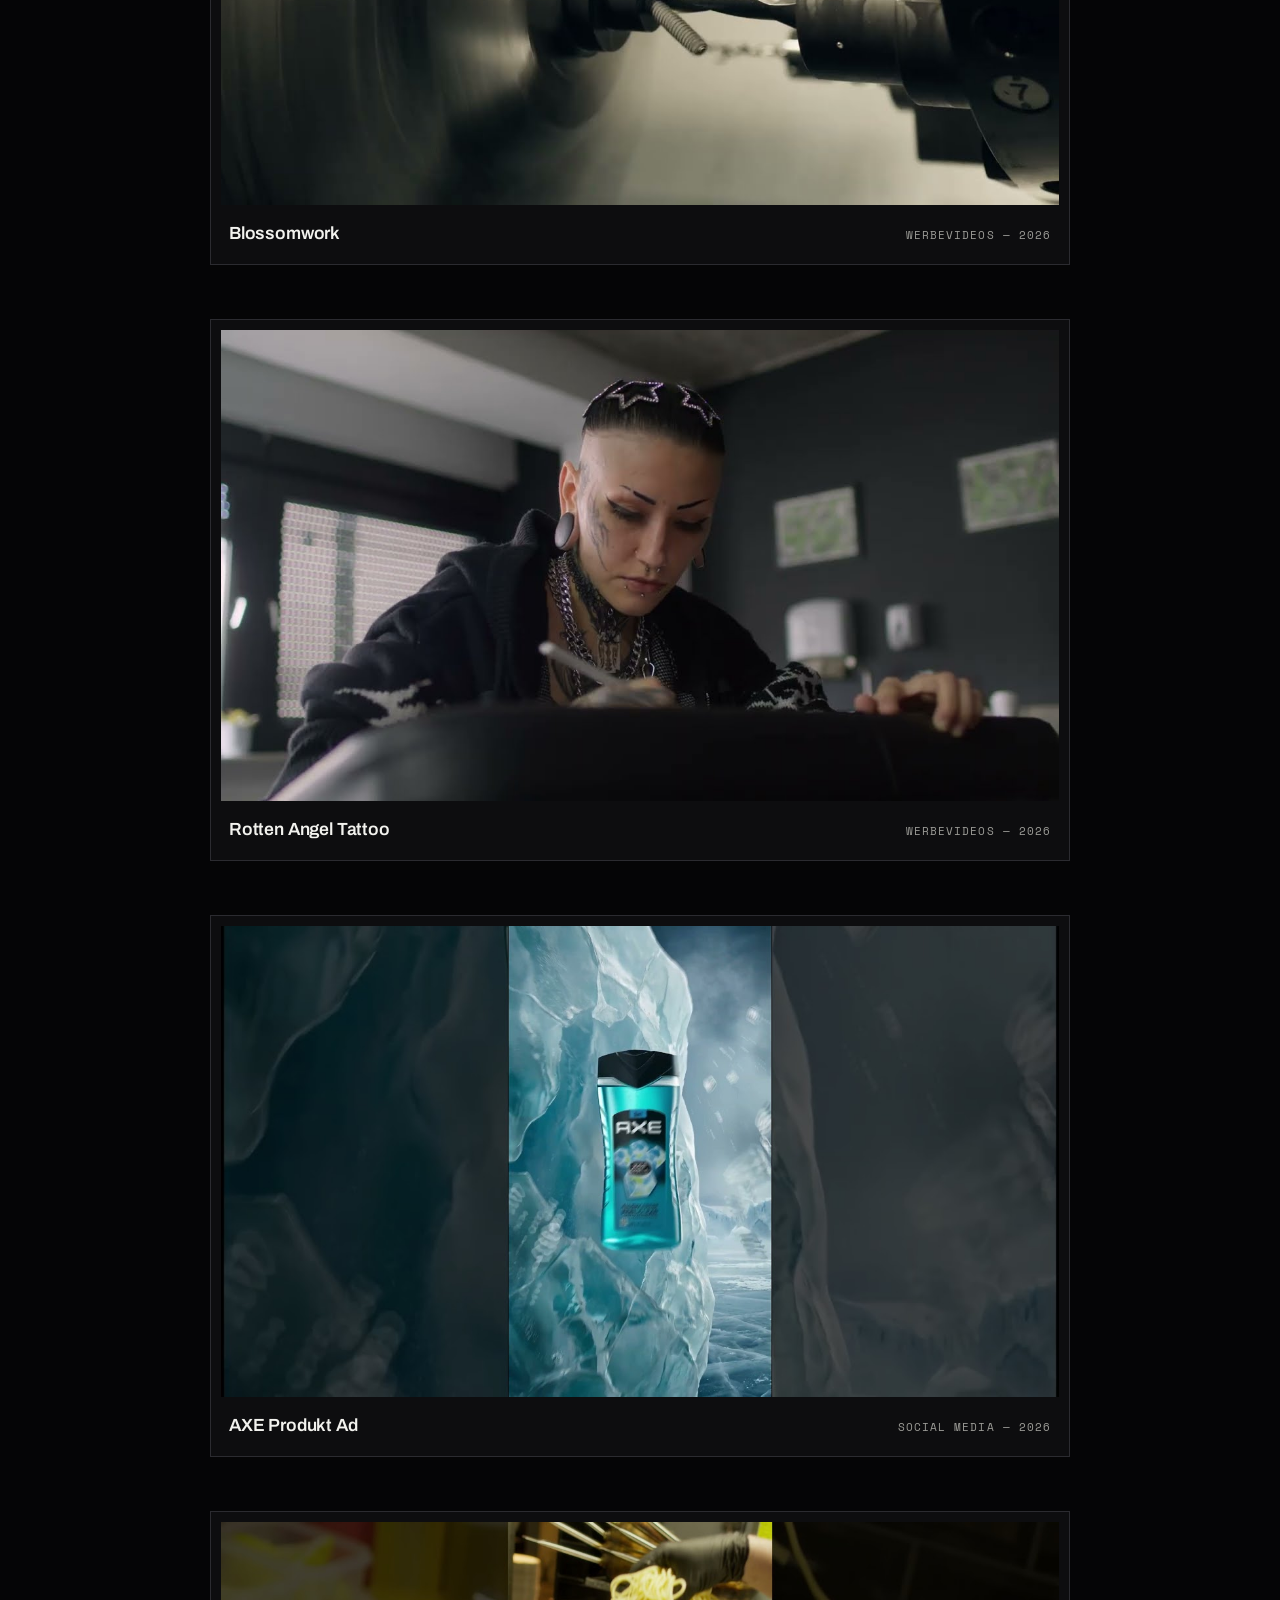
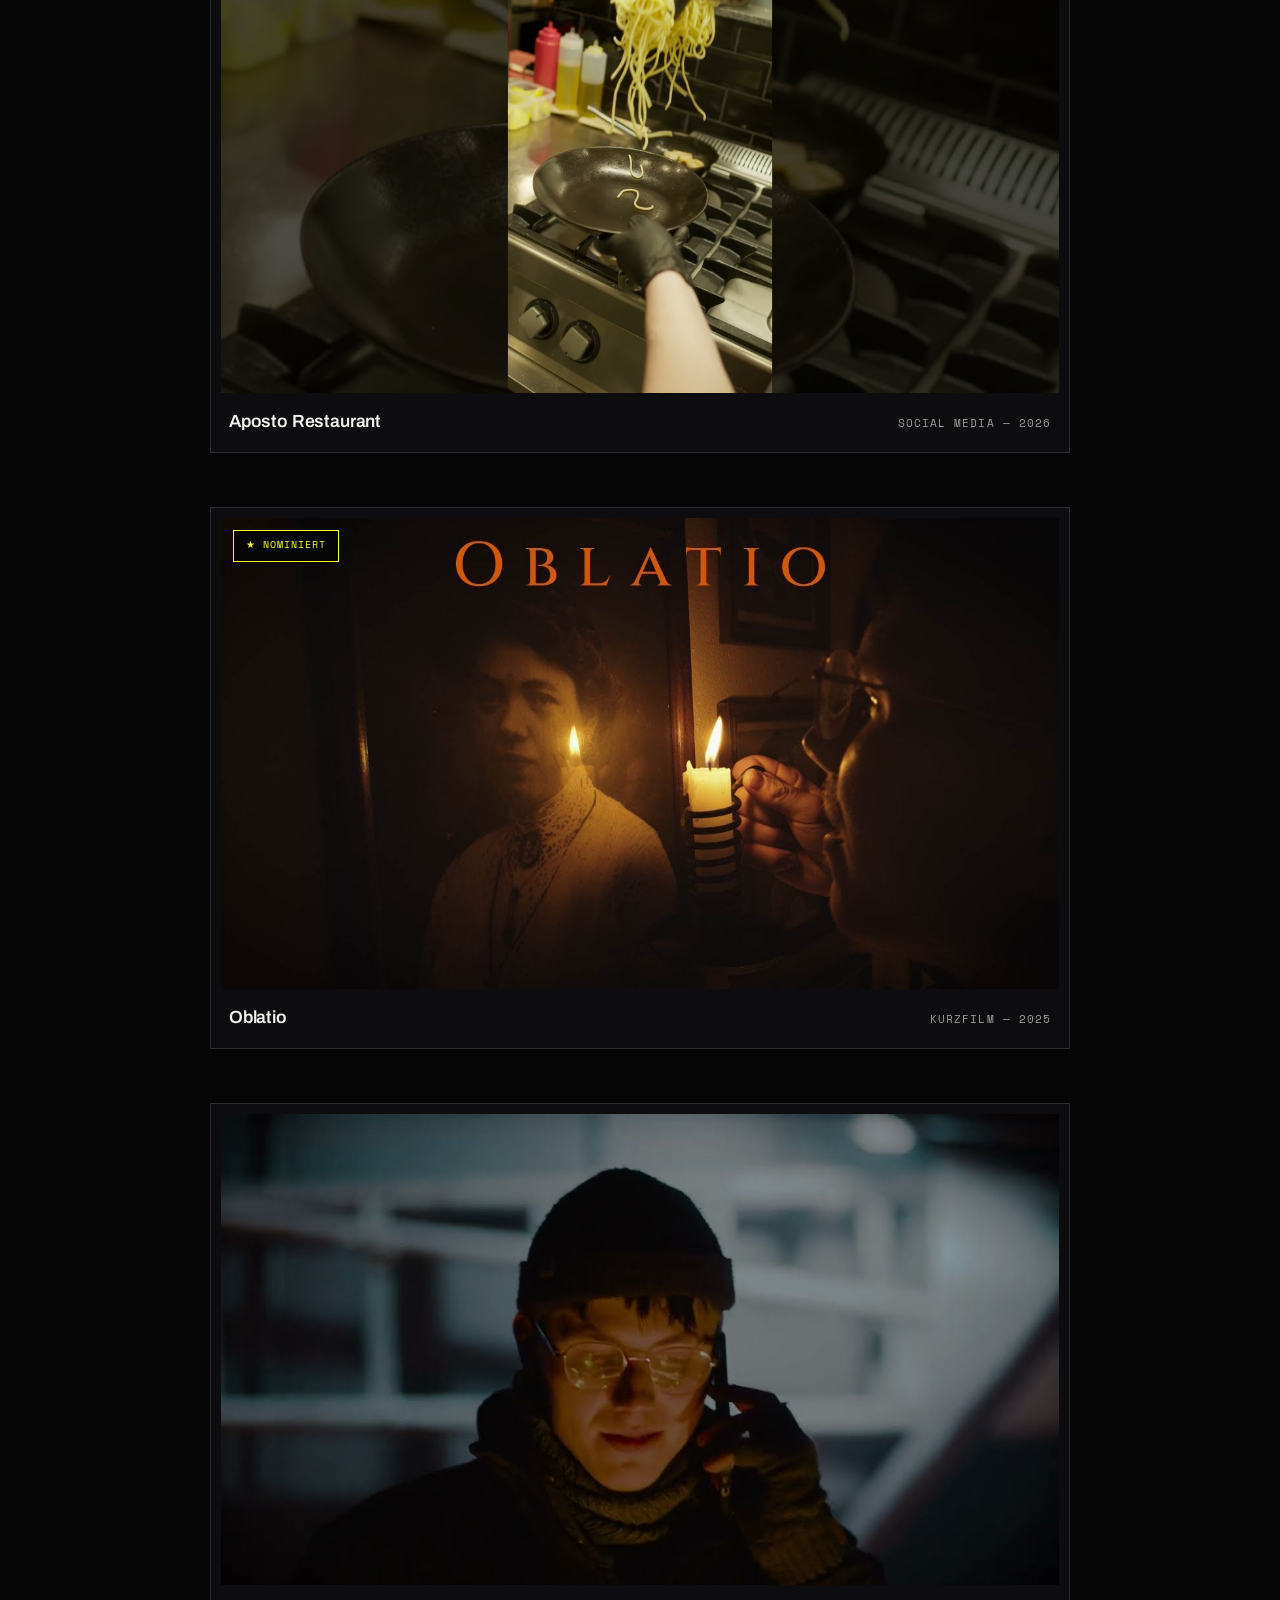
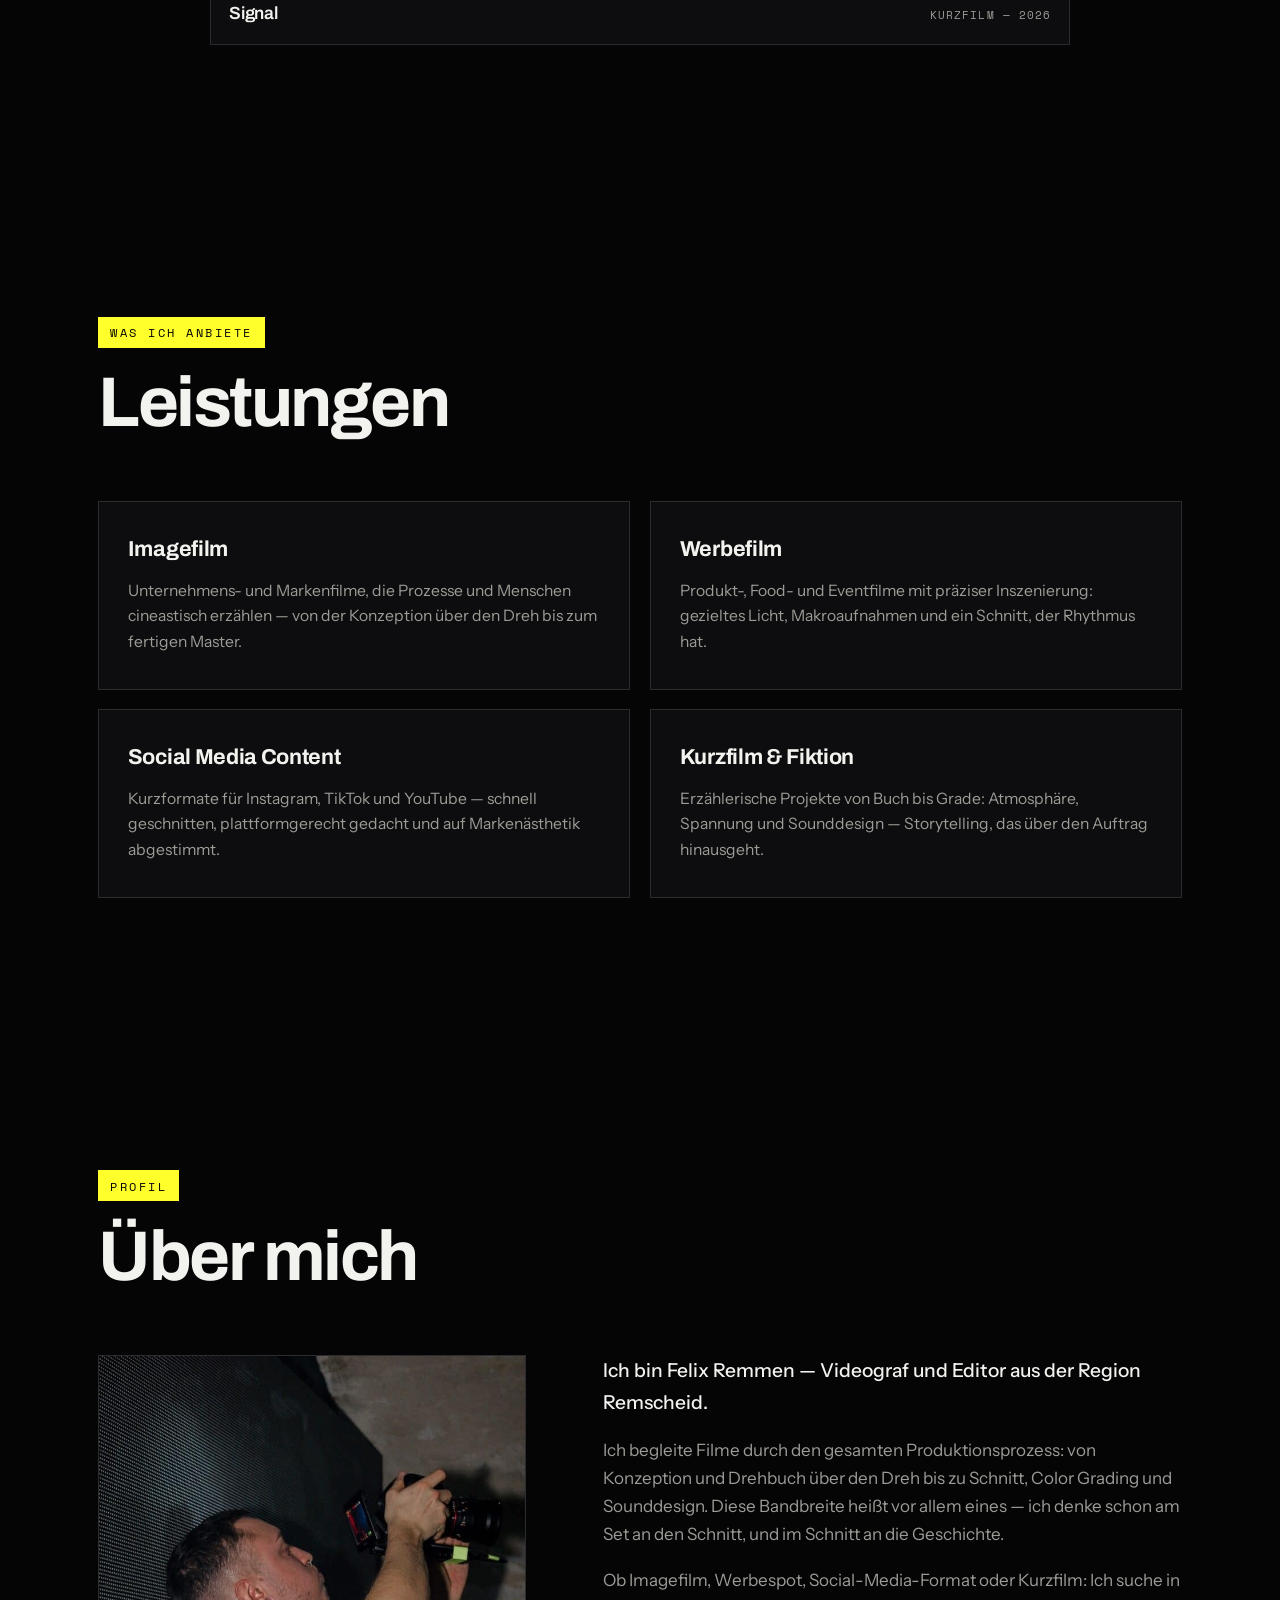
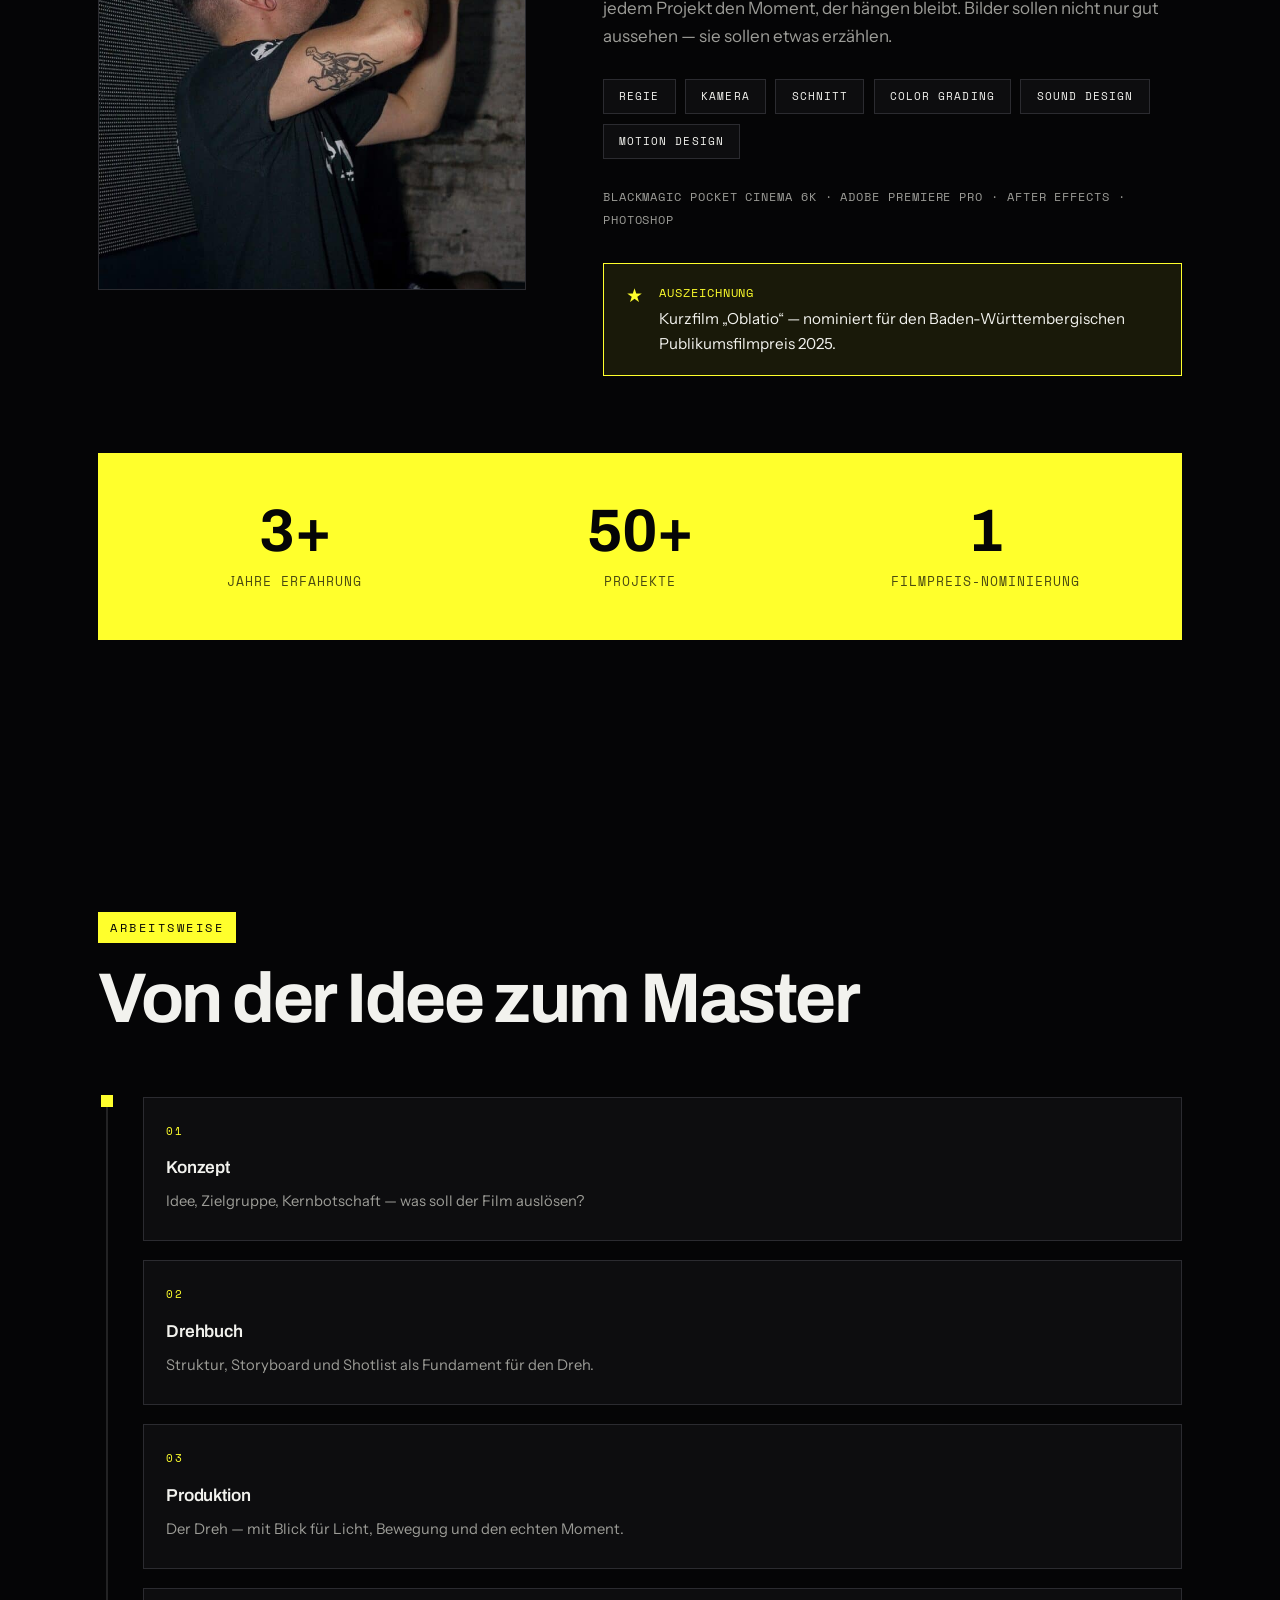
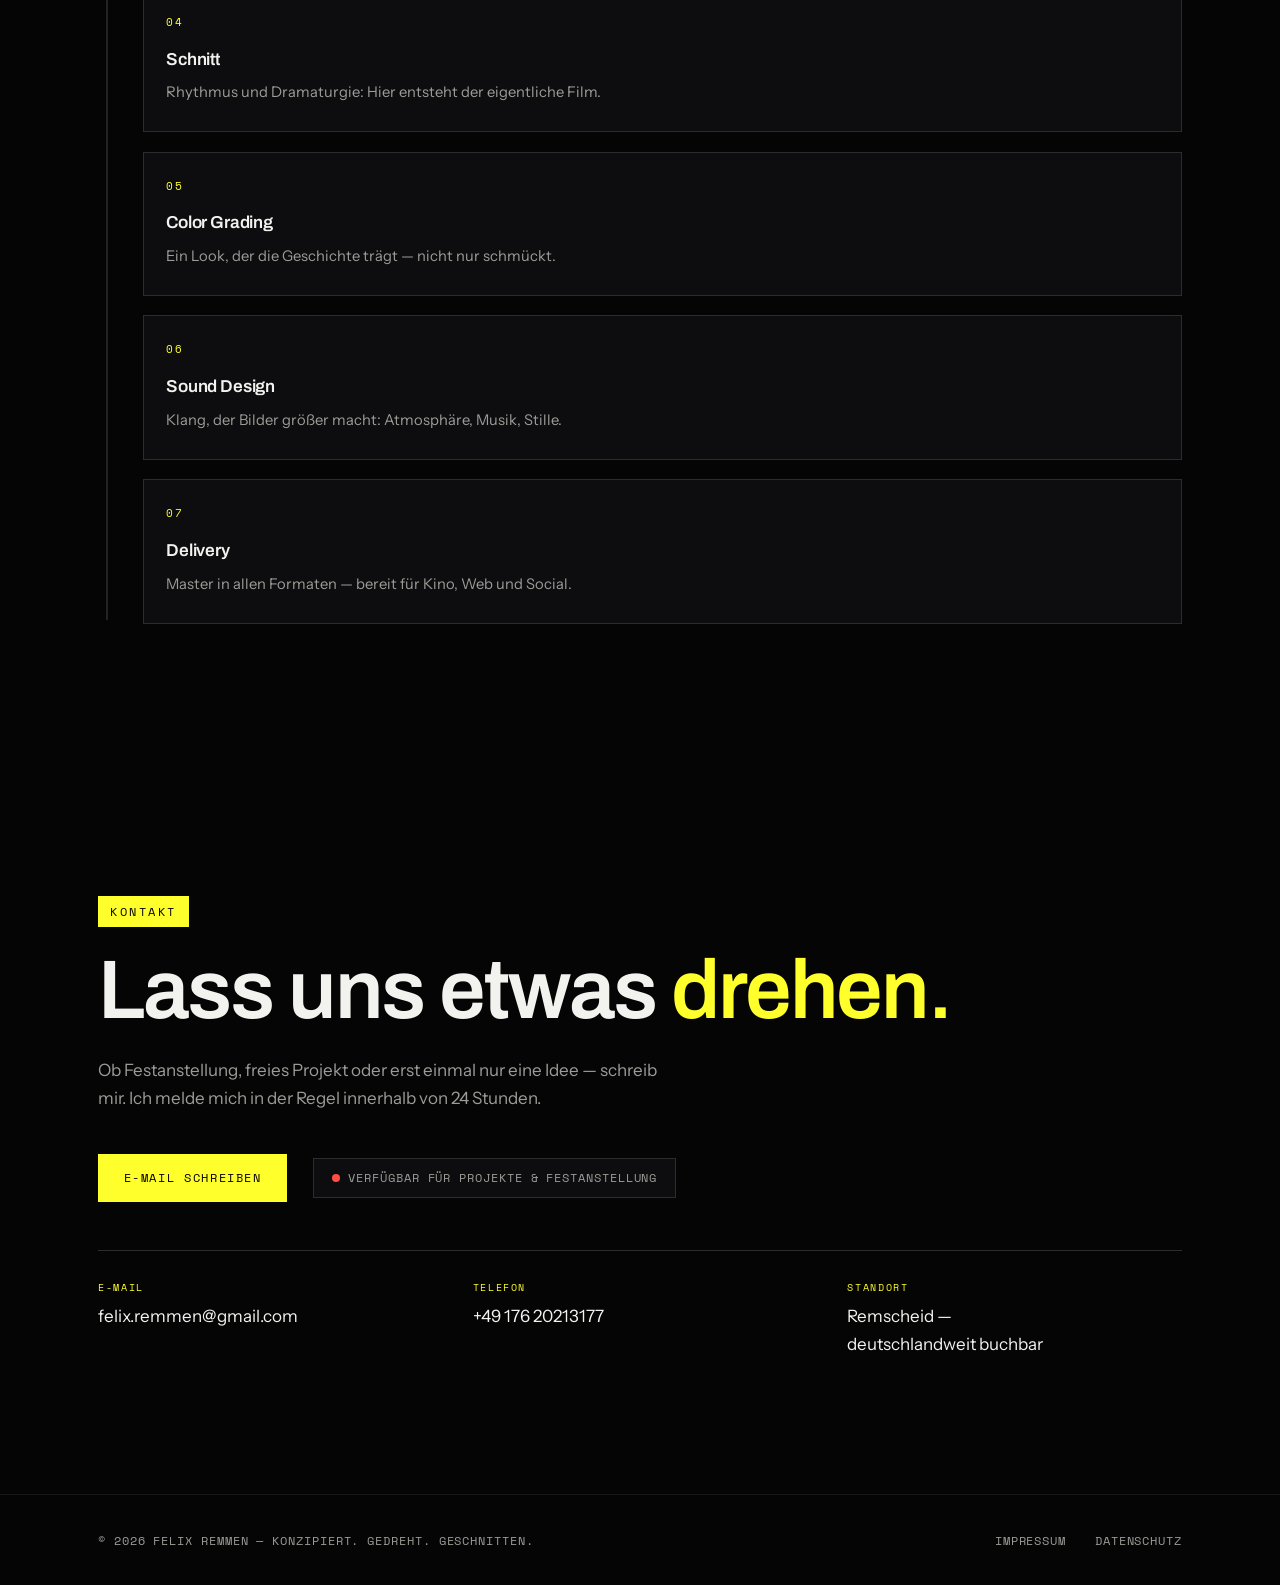
==== commit e1868b14: "Kennzahl auf 50+ Projekte, neues Ueber-mich-Portraet Beide "30+ Projekte"-Angaben (Hero-Fakten und K" ====
--- a/index.html
+++ b/index.html
@@ -60,7 +60,7 @@
             <span class="hero-nachname">Remmen.</span>
           </h1>
           <div class="hero-fakten mono">
-            <span><i class="fakt-quadrat" aria-hidden="true"></i>3+ Jahre · 30+ Projekte</span>
+            <span><i class="fakt-quadrat" aria-hidden="true"></i>3+ Jahre · 50+ Projekte</span>
             <span><i class="fakt-quadrat" aria-hidden="true"></i>Region Remscheid · deutschlandweit buchbar</span>
             <span><span class="rec-dot" aria-hidden="true"></span>REC — Verfügbar für Projekte</span>
             <span class="scroll-cue" aria-hidden="true">Scroll ↓</span>
@@ -135,7 +135,7 @@
         </div>
         <div class="profil">
           <div class="portraet reveal">
-            <img src="assets/img/portraet-web.jpg" alt="Porträt von Felix Remmen" loading="lazy" width="960" height="1200">
+            <img src="assets/img/Felix_Remmen_action.jpeg" alt="Porträt von Felix Remmen" loading="lazy" width="745" height="1024">
           </div>
           <div class="profil-text reveal">
             <p class="lead">Ich bin Felix Remmen — Videograf und Editor aus der Region Remscheid.</p>
@@ -163,7 +163,7 @@
             <span class="kennzahl-label">Jahre Erfahrung</span>
           </div>
           <div class="kennzahl">
-            <span class="kennzahl-zahl display">30+</span>
+            <span class="kennzahl-zahl display">50+</span>
             <span class="kennzahl-label">Projekte</span>
           </div>
           <div class="kennzahl">
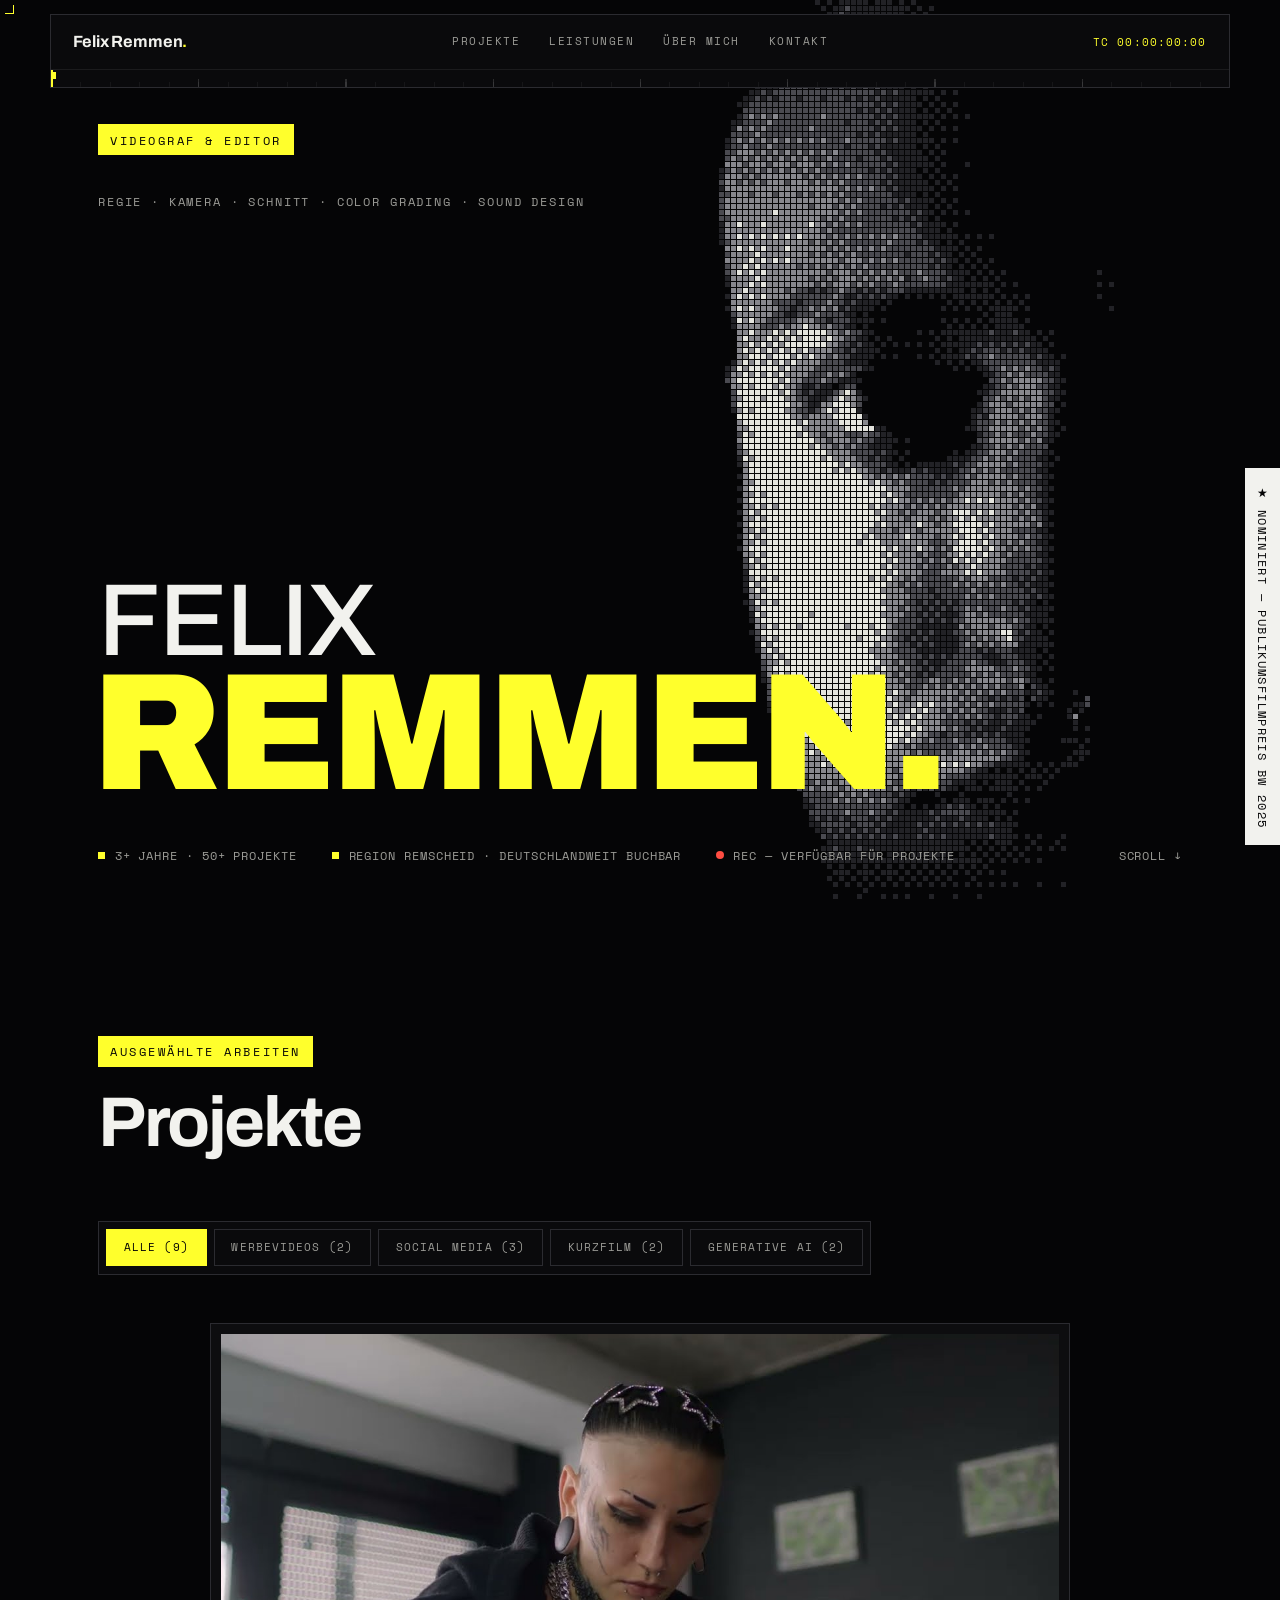
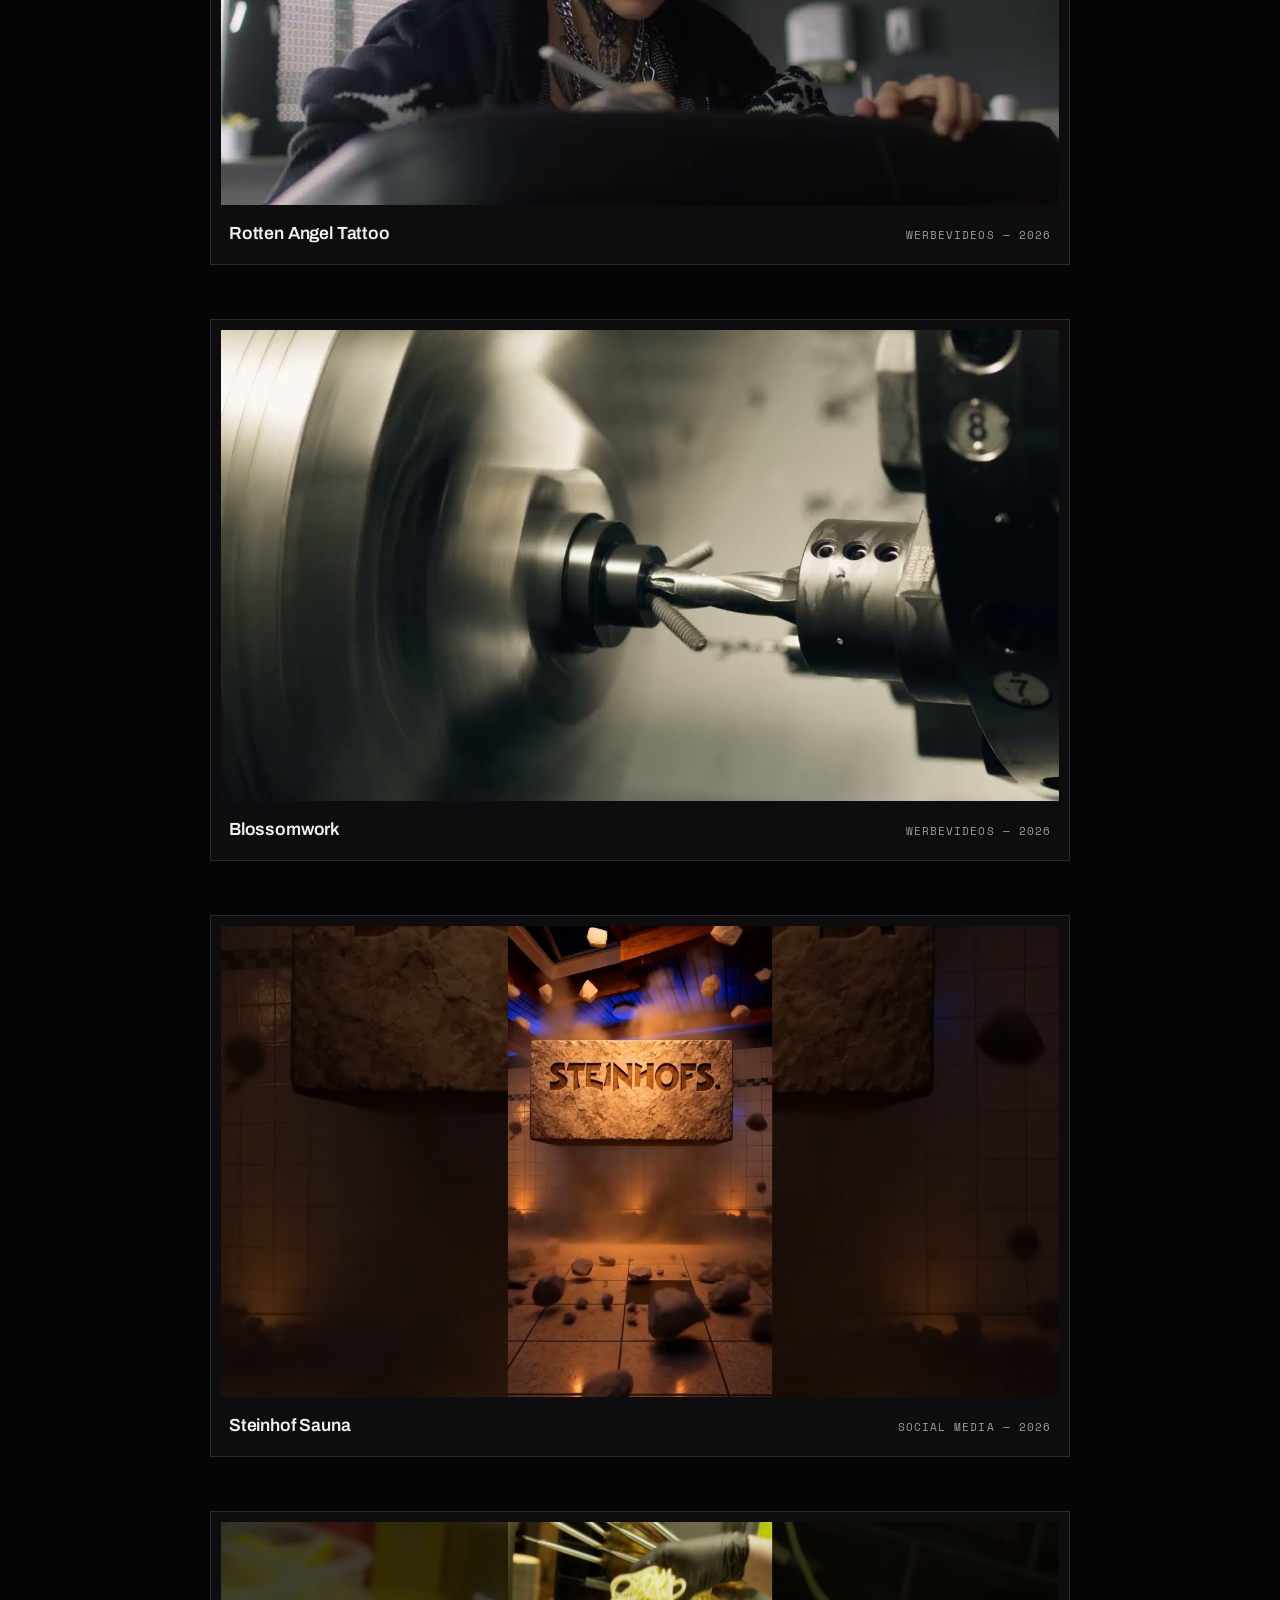
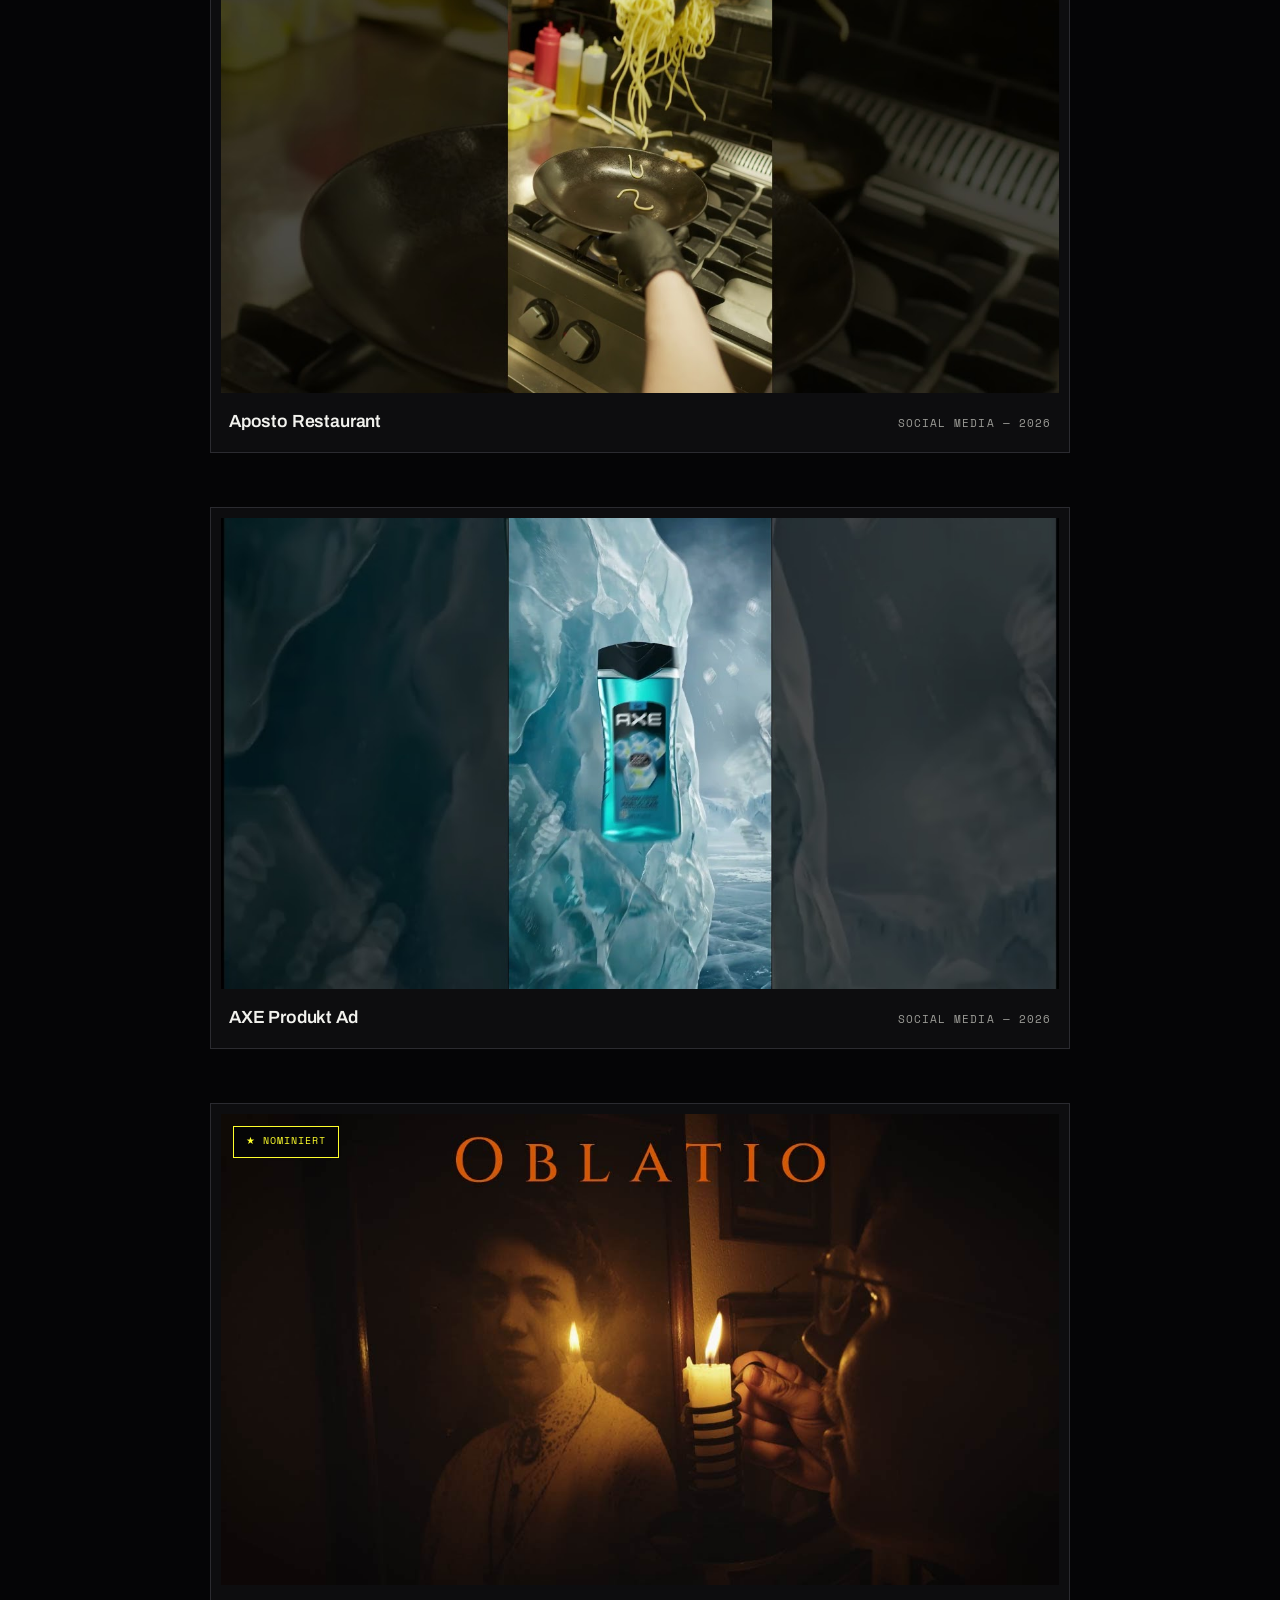
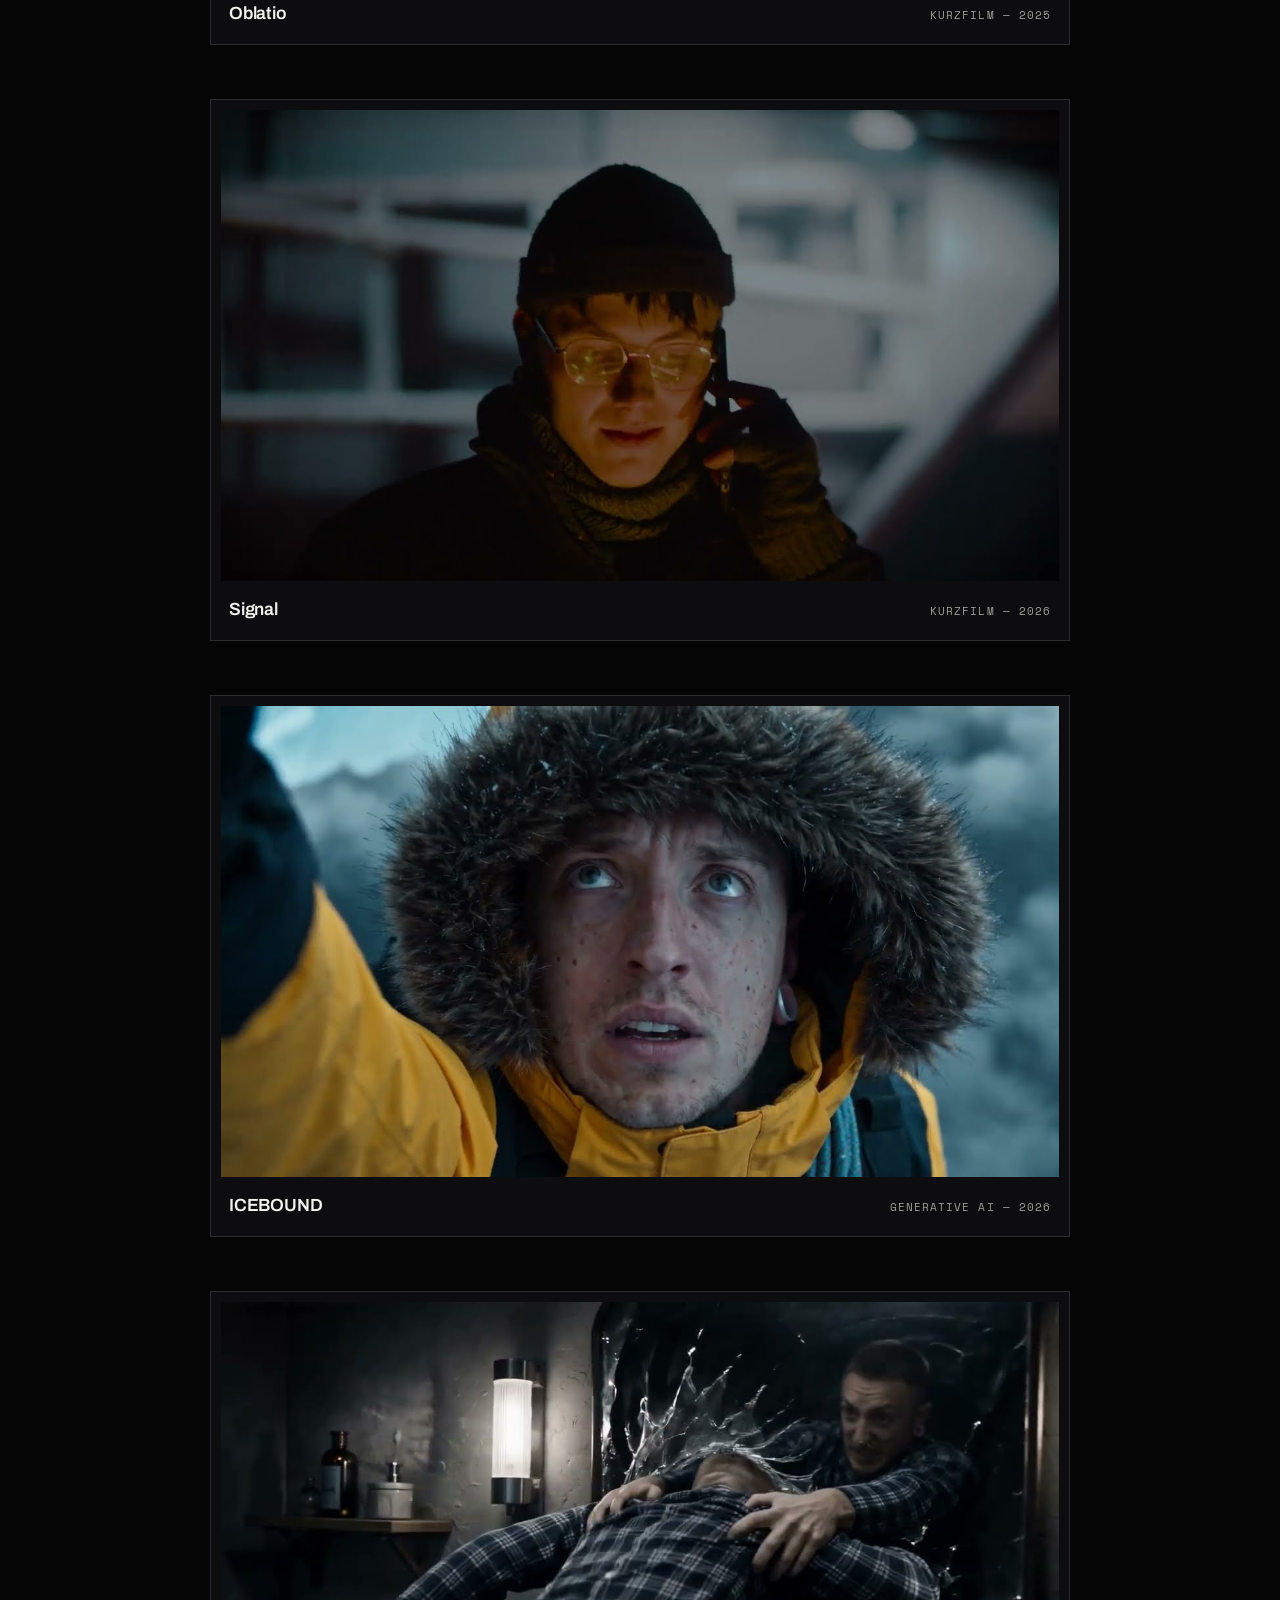
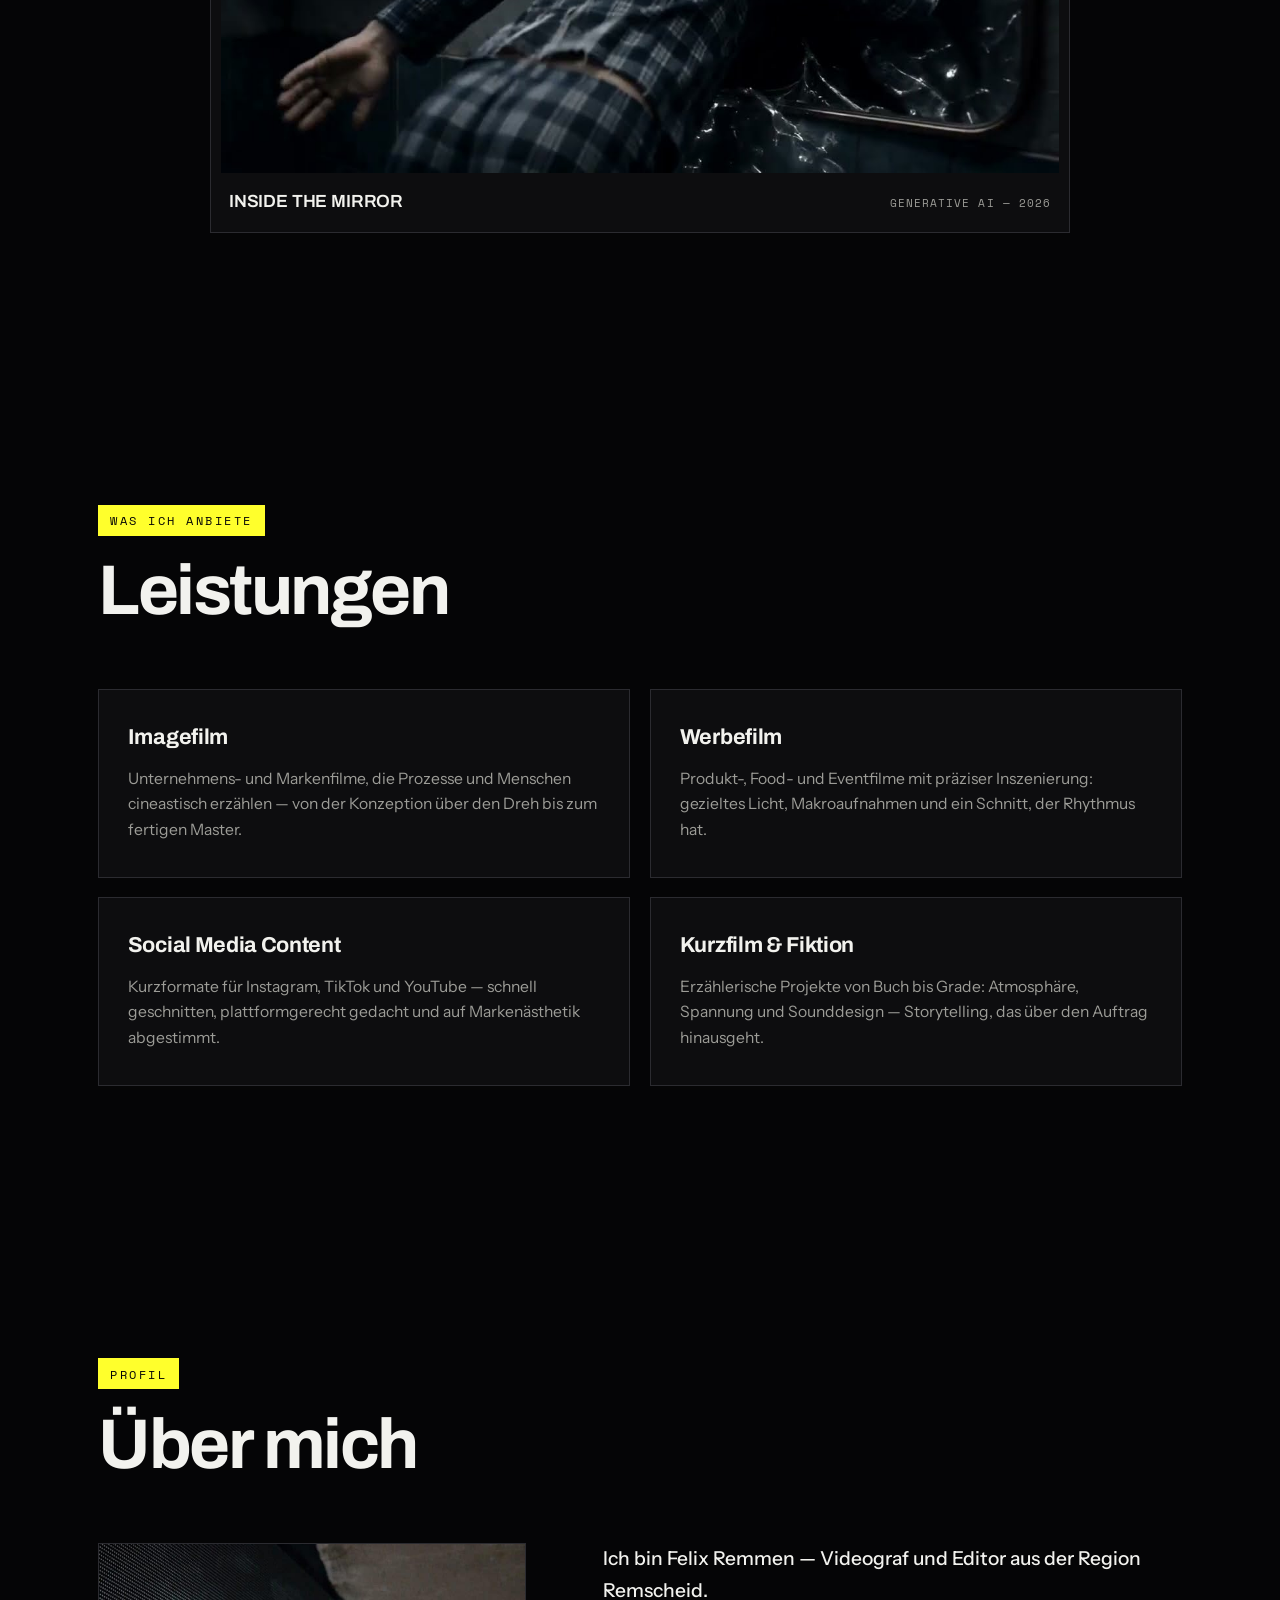
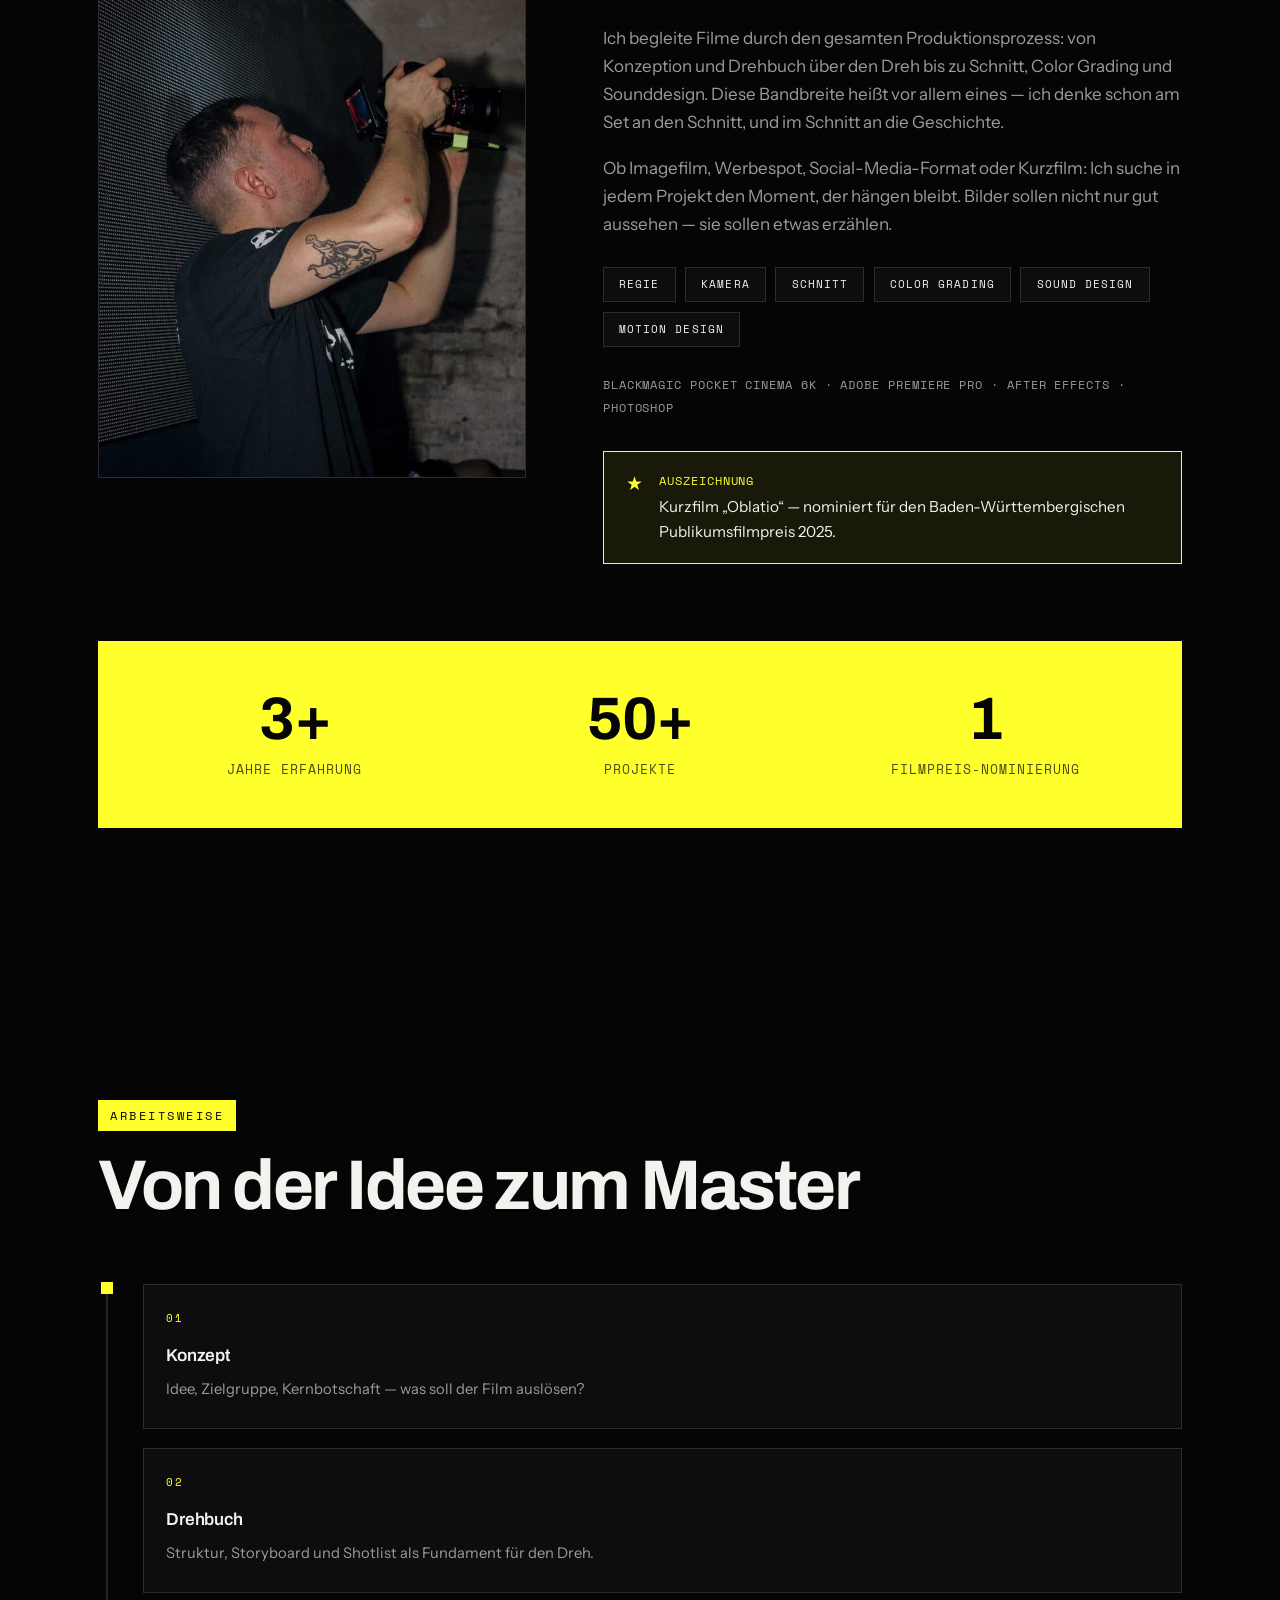
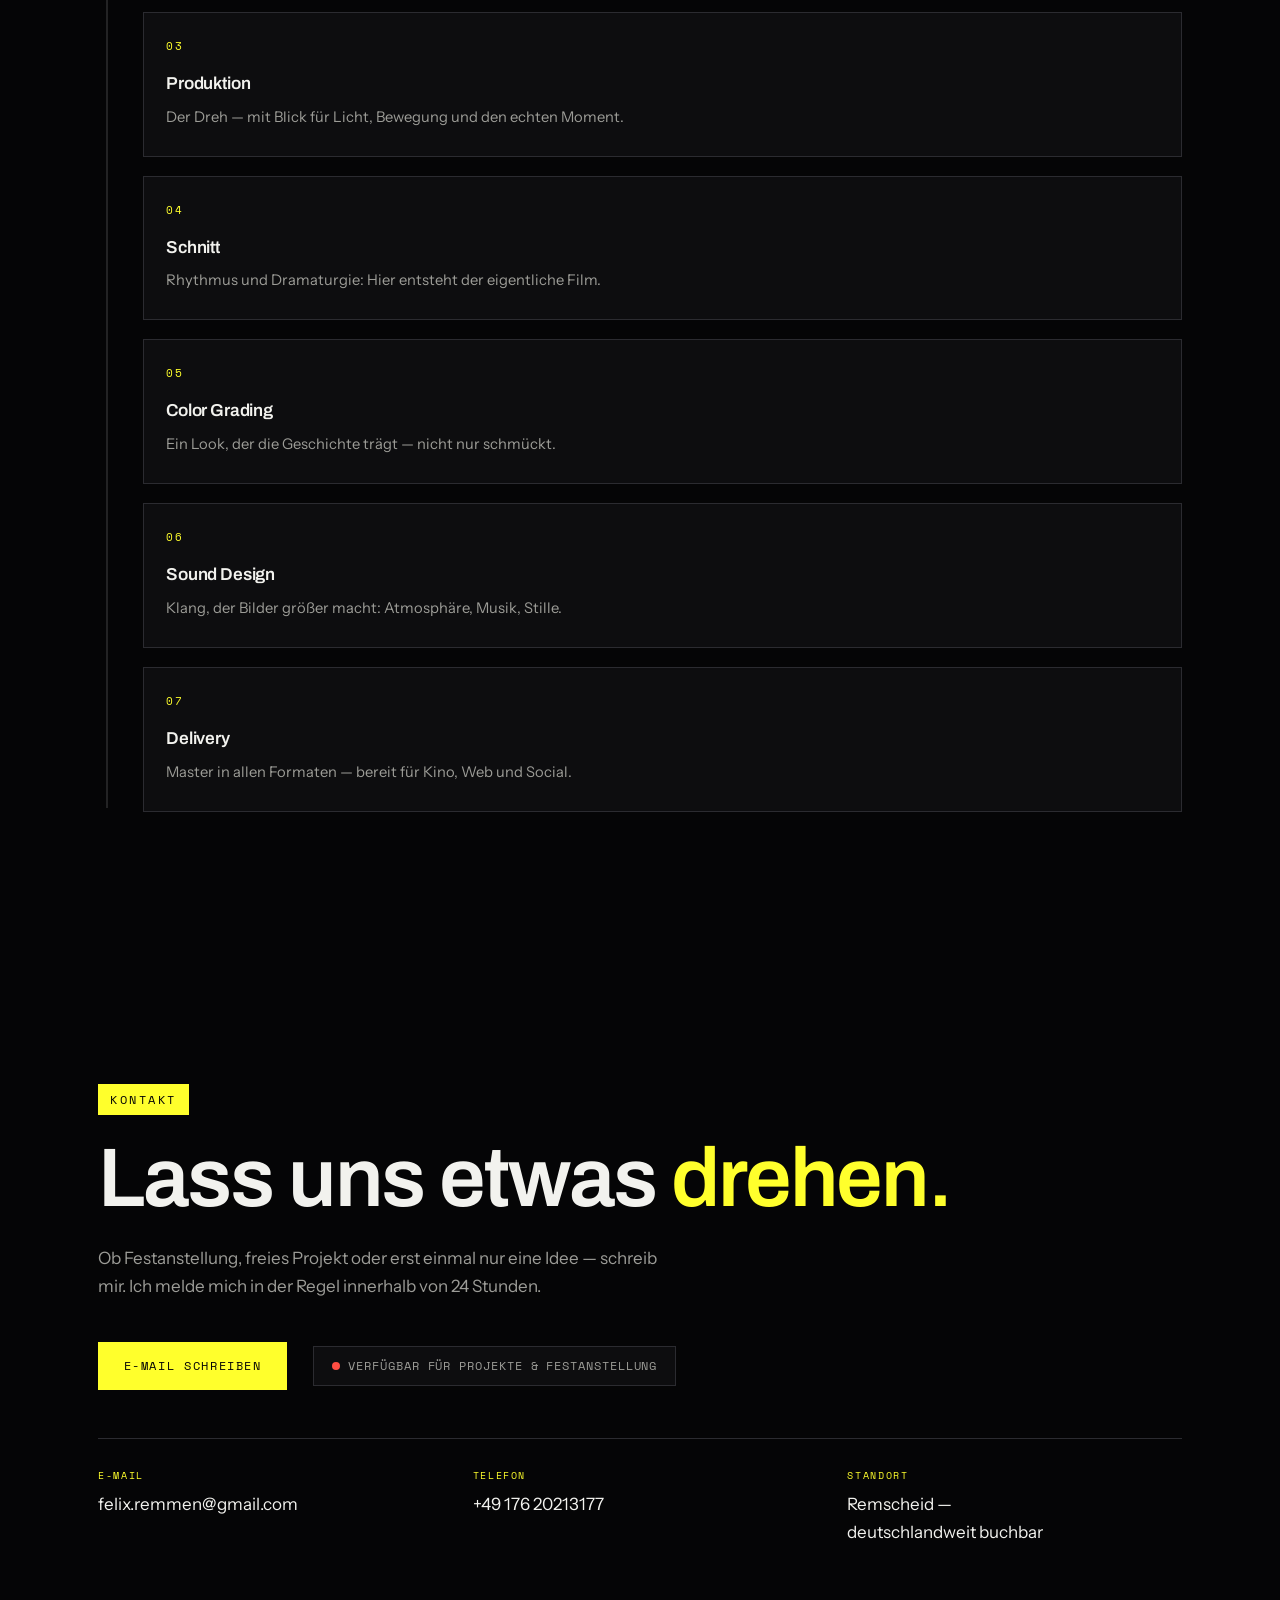
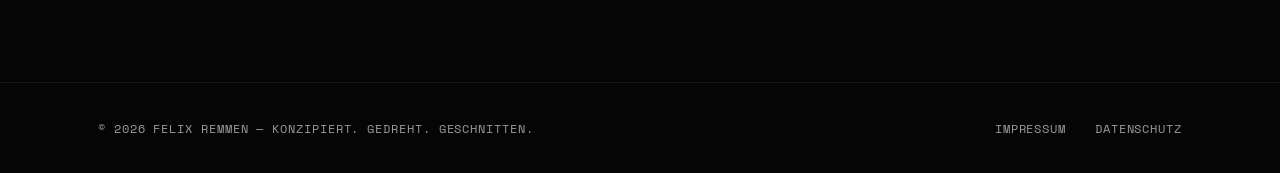
==== commit 0a5559e5: "Neue Kategorie "Generative AI" mit ICEBOUND und INSIDE THE MIRROR Zwei AI-Projekte als neue Kategori" ====
--- a/index.html
+++ b/index.html
@@ -280,6 +280,7 @@
       <div class="lightbox-meta mono" id="lightbox-meta"></div>
       <p class="lightbox-besch" id="lightbox-besch"></p>
       <dl class="lightbox-credits" id="lightbox-credits"></dl>
+      <div class="lightbox-sheets" id="lightbox-sheets"></div>
     </div>
   </div>
 
--- a/css/style.css
+++ b/css/style.css
@@ -142,7 +142,12 @@
   font-size: 1.0625rem;
   line-height: 1.65;
   -webkit-font-smoothing: antialiased;
+  /* Kein horizontales Wischen auf Mobil: clip verhindert den Überlauf
+     (z. B. der von rechts einfliegenden Prozess-Karten) zuverlässig, OHNE
+     wie overflow-x:hidden die vielen position:sticky-Elemente zu brechen.
+     hidden bleibt als Fallback für Browser ohne clip-Support. */
   overflow-x: hidden;
+  overflow-x: clip;
 }
 
 /* Kein Hintergrund-Dekor: Brutal Minimalism lebt vom flachen, tiefen
@@ -657,11 +662,41 @@
   transform: translate(2px, 2px);
 }
 
-/* Rahmen-Glow (weicher Cursor-Verlauf am Kartenrand) ist mit dem Wechsel
-   zu Brutal Minimalism bewusst deaktiviert — main.js setzt --gx/--gy
-   weiterhin, das Span bleibt schlicht unsichtbar. */
+/* Rahmen-Glow: neon-gelbes Leuchten wandert mit dem Cursor am Kartenrand
+   entlang. main.js schreibt die Cursorposition in --gx/--gy; ein radialer
+   Verlauf an dieser Stelle wird per Mask nur auf den 2px-Randring ausgestanzt
+   (border-box minus content-box via mask-composite: exclude), fern vom Cursor
+   ist der Ring transparent → nur die gehoverte Stelle leuchtet gelb. */
 .karte-glow {
   display: none;
+}
+
+@supports (mask-composite: exclude) {
+  .karte-glow {
+    display: block;
+    position: absolute;
+    inset: 0;
+    z-index: 4;
+    padding: 2px; /* Ringdicke */
+    border-radius: inherit;
+    background: radial-gradient(
+      circle 120px at var(--gx, 50%) var(--gy, 50%),
+      var(--neon),
+      transparent 70%
+    );
+    /* Nur STANDARD-Maske: in aktuellem Chrome sind -webkit-mask-* Aliase,
+       die zusammen mit den Standard-Properties die ganze Maske aushebeln. */
+    mask: linear-gradient(#000 0 0) content-box, linear-gradient(#000 0 0);
+    mask-composite: exclude;
+    opacity: 0;
+    transition: opacity 0.2s linear;
+    pointer-events: none;
+  }
+
+  .karte-trigger:hover .karte-glow,
+  .karte-trigger:focus-visible .karte-glow {
+    opacity: 1;
+  }
 }
 
 .karte-trigger:hover,
@@ -983,6 +1018,62 @@
   font-size: 0.95rem;
 }
 
+/* Development / Reference Sheets — optionaler Block unter den Credits für
+   Projekte mit `sheets` (siehe projects-data.js). Zweispaltig; ein Sheet mit
+   `breit: true` läuft über die volle Breite, auf Mobil stapeln alle. */
+
+.lightbox-sheets {
+  border-top: 1px solid var(--rand);
+  padding-top: 1.6rem;
+  padding-bottom: 0.5rem;
+}
+
+.lightbox-sheets:empty {
+  display: none;
+}
+
+.sheets-titel {
+  font-size: 0.64rem;
+  letter-spacing: 0.16em;
+  color: var(--neon);
+  margin-bottom: 1.3rem;
+}
+
+.sheet-grid {
+  display: grid;
+  grid-template-columns: repeat(2, 1fr);
+  gap: 1.8rem 1.4rem;
+}
+
+.sheet--breit {
+  grid-column: 1 / -1;
+}
+
+.sheet img {
+  width: 100%;
+  border: 1px solid var(--rand);
+  border-radius: var(--radius-s);
+  background: #0a0a0c;
+}
+
+.sheet figcaption {
+  margin-top: 0.85rem;
+}
+
+.sheet-label {
+  display: block;
+  font-size: 0.64rem;
+  letter-spacing: 0.16em;
+  color: var(--leinwand);
+  margin-bottom: 0.45rem;
+}
+
+.sheet-text {
+  color: var(--nebel);
+  font-size: 0.9rem;
+  line-height: 1.6;
+}
+
 /* ---------- Leistungen ---------- */
 
 .leistung-grid {
@@ -1192,6 +1283,10 @@
   flex-direction: column;
   gap: 1.2rem;
   padding-left: clamp(2.2rem, 5vw, 2.8rem);
+  /* Fängt den Rechts-Versatz der von rechts einfliegenden Karten
+     (transform: translateX) ab, damit er auf Mobil keinen horizontalen
+     Dokument-Überlauf erzeugt. clip statt hidden: kein Scroll-Container. */
+  overflow-x: clip;
 }
 
 .prozess-linie {
@@ -1597,6 +1692,11 @@
     grid-template-columns: 1fr;
   }
 
+  /* Reference Sheets untereinander statt nebeneinander */
+  .sheet-grid {
+    grid-template-columns: 1fr;
+  }
+
   /* Stapel auf Mobil: kleinerer Versatz, Filter als wischbare Zeile */
   .projekt-karte {
     top: calc(var(--header-top) + var(--header-h) + var(--ruler-h) + 66px + var(--stapel-i, 0) * 8px);
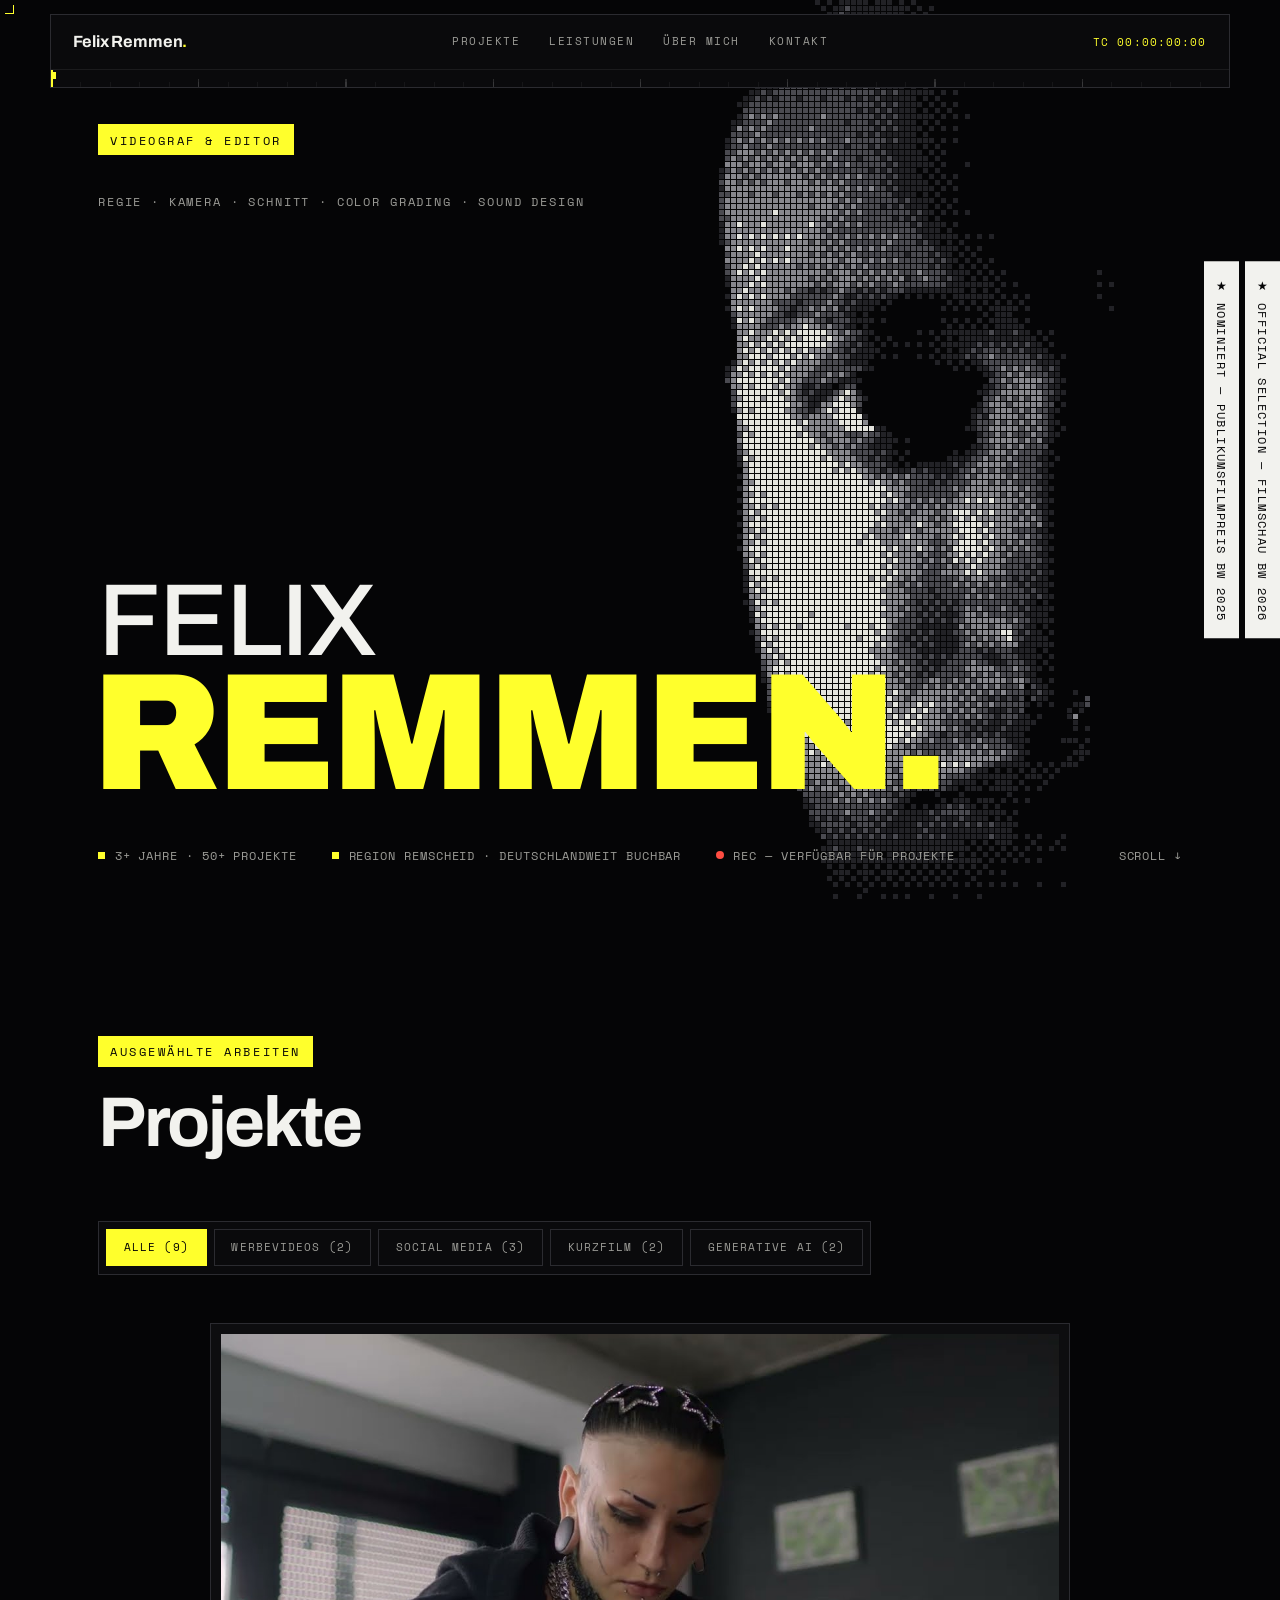
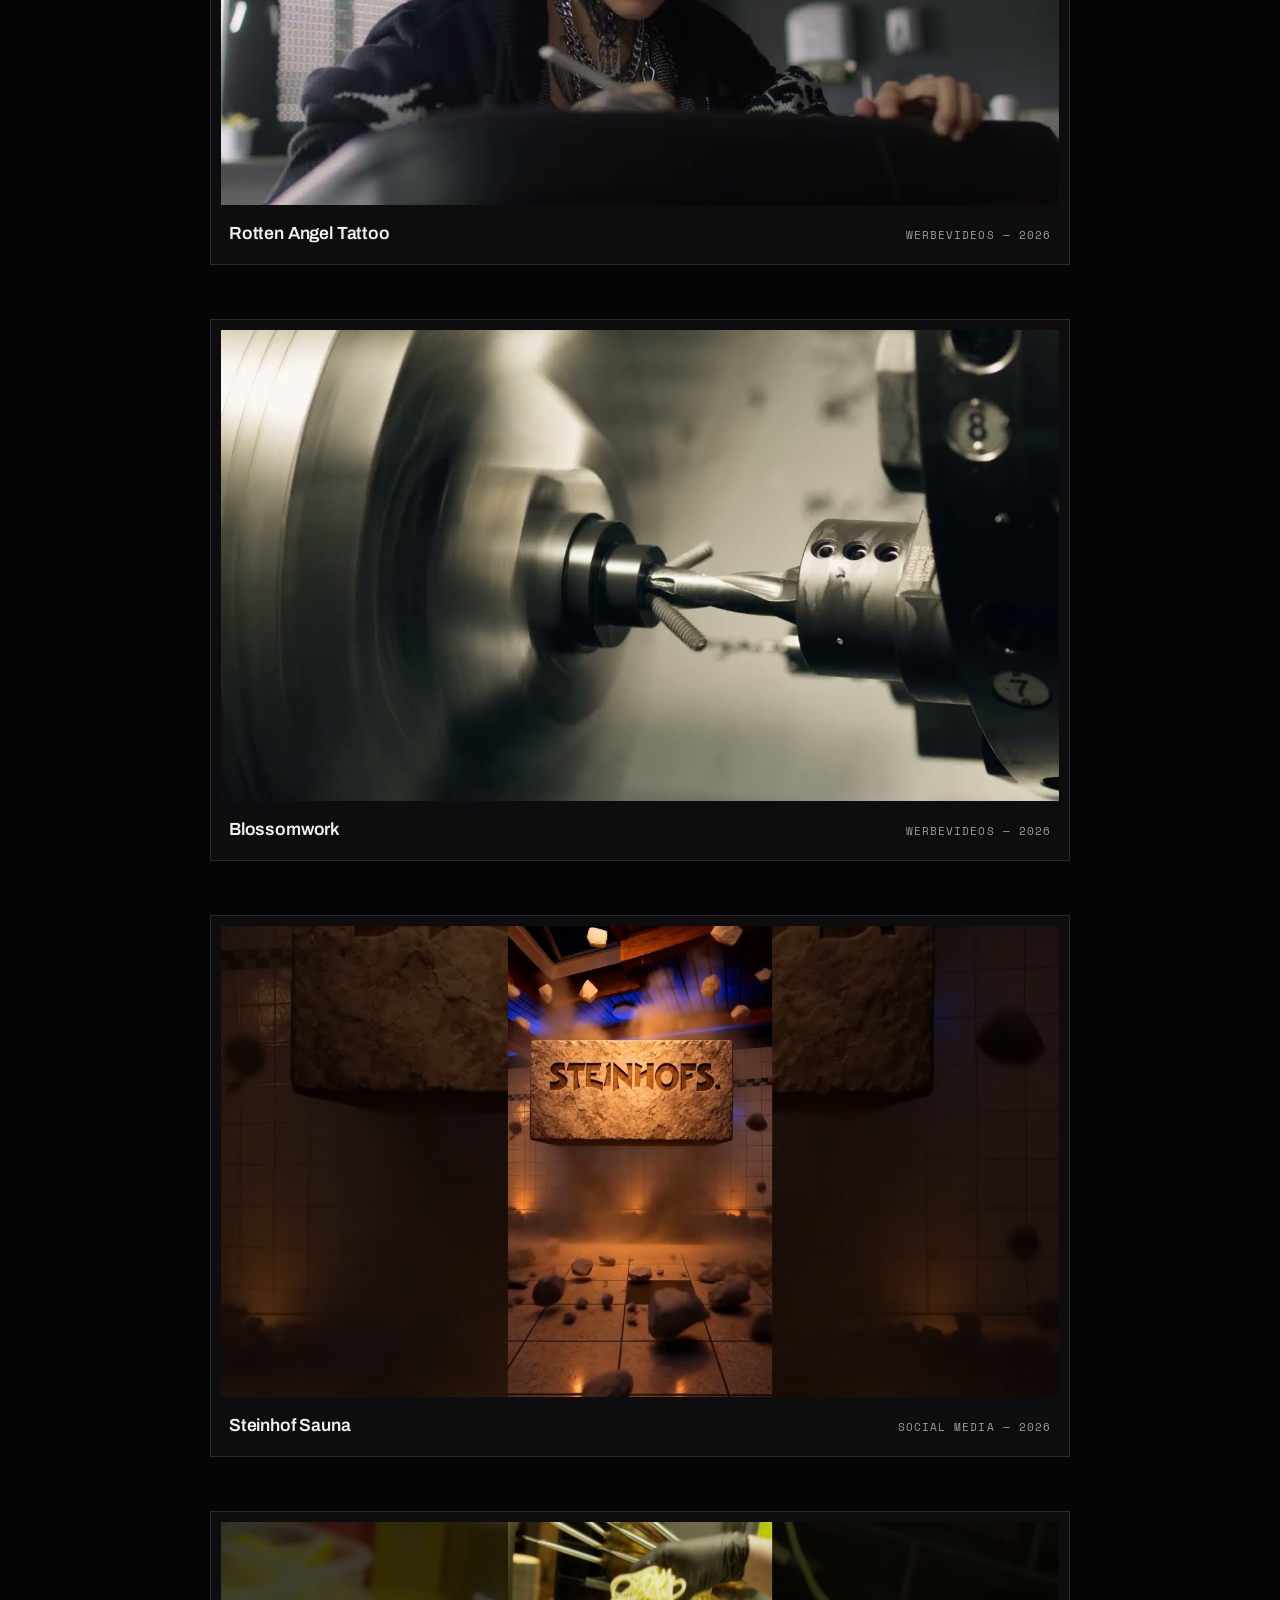
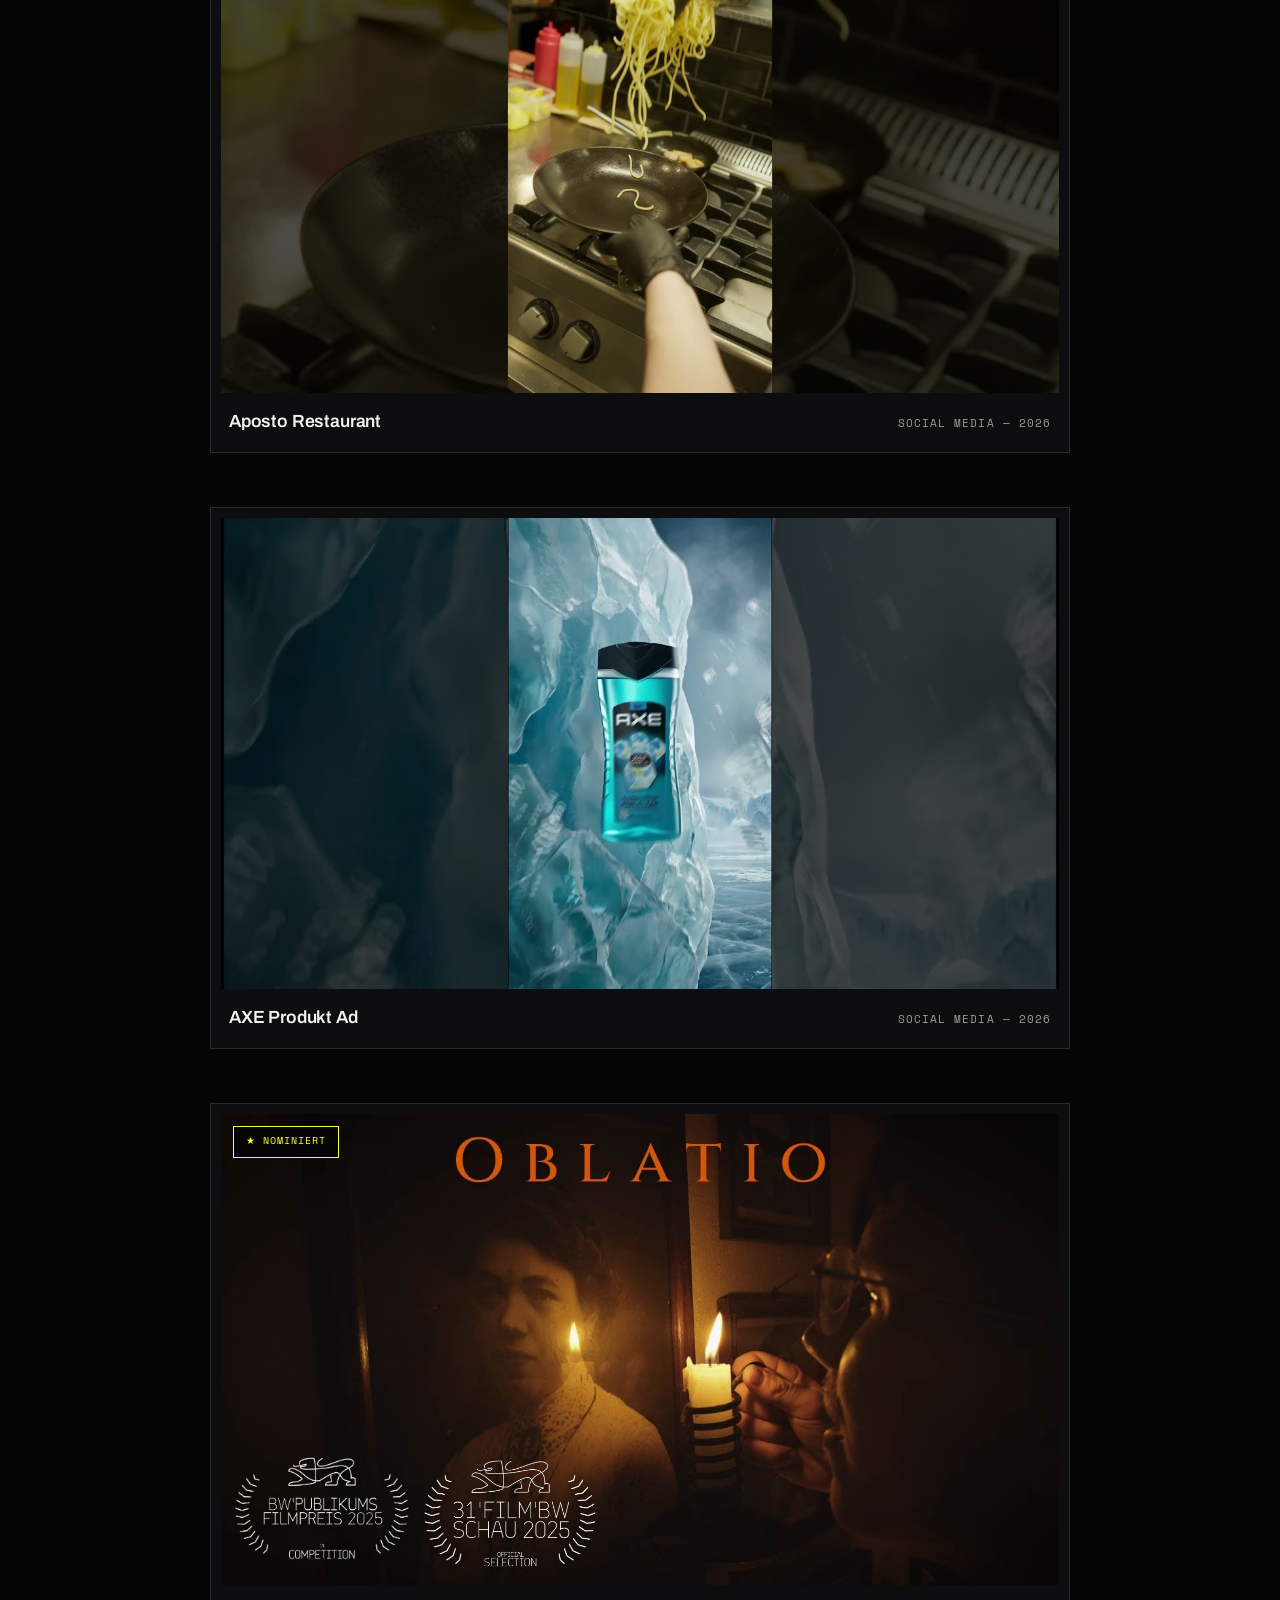
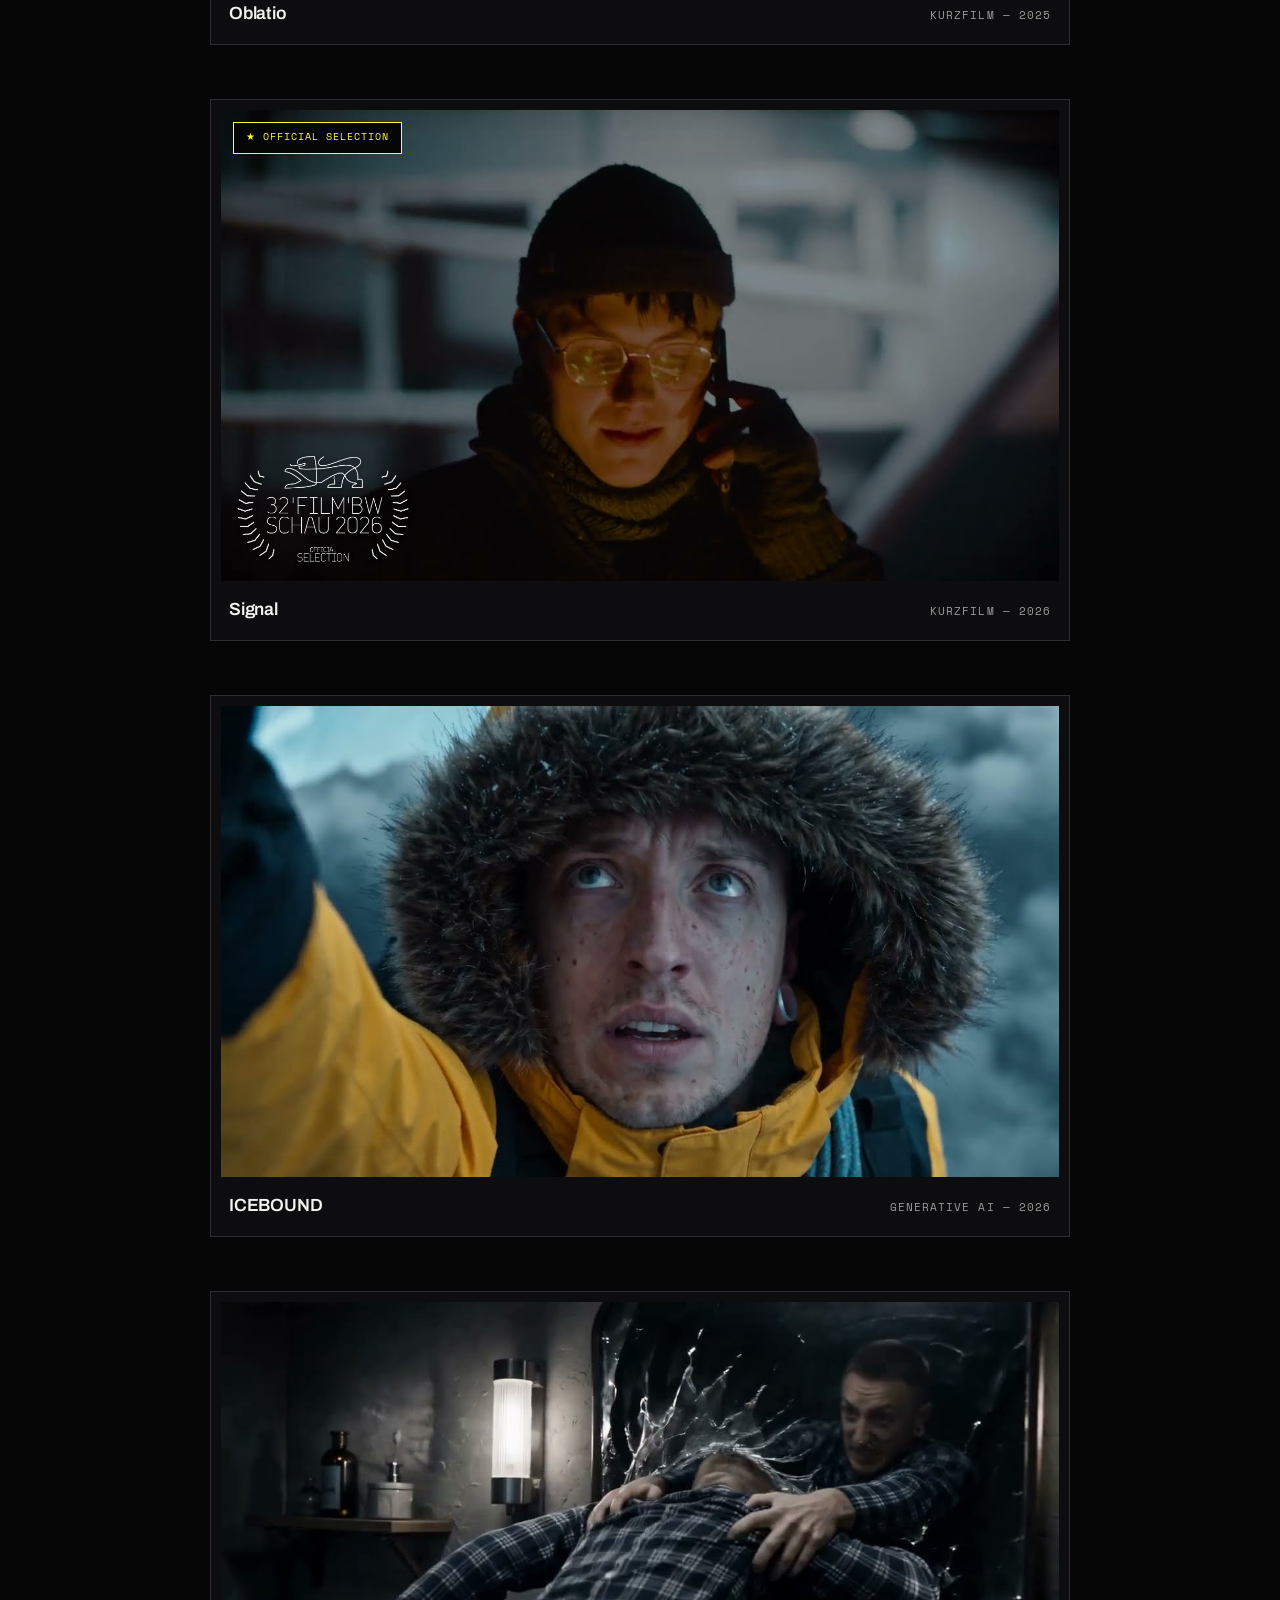
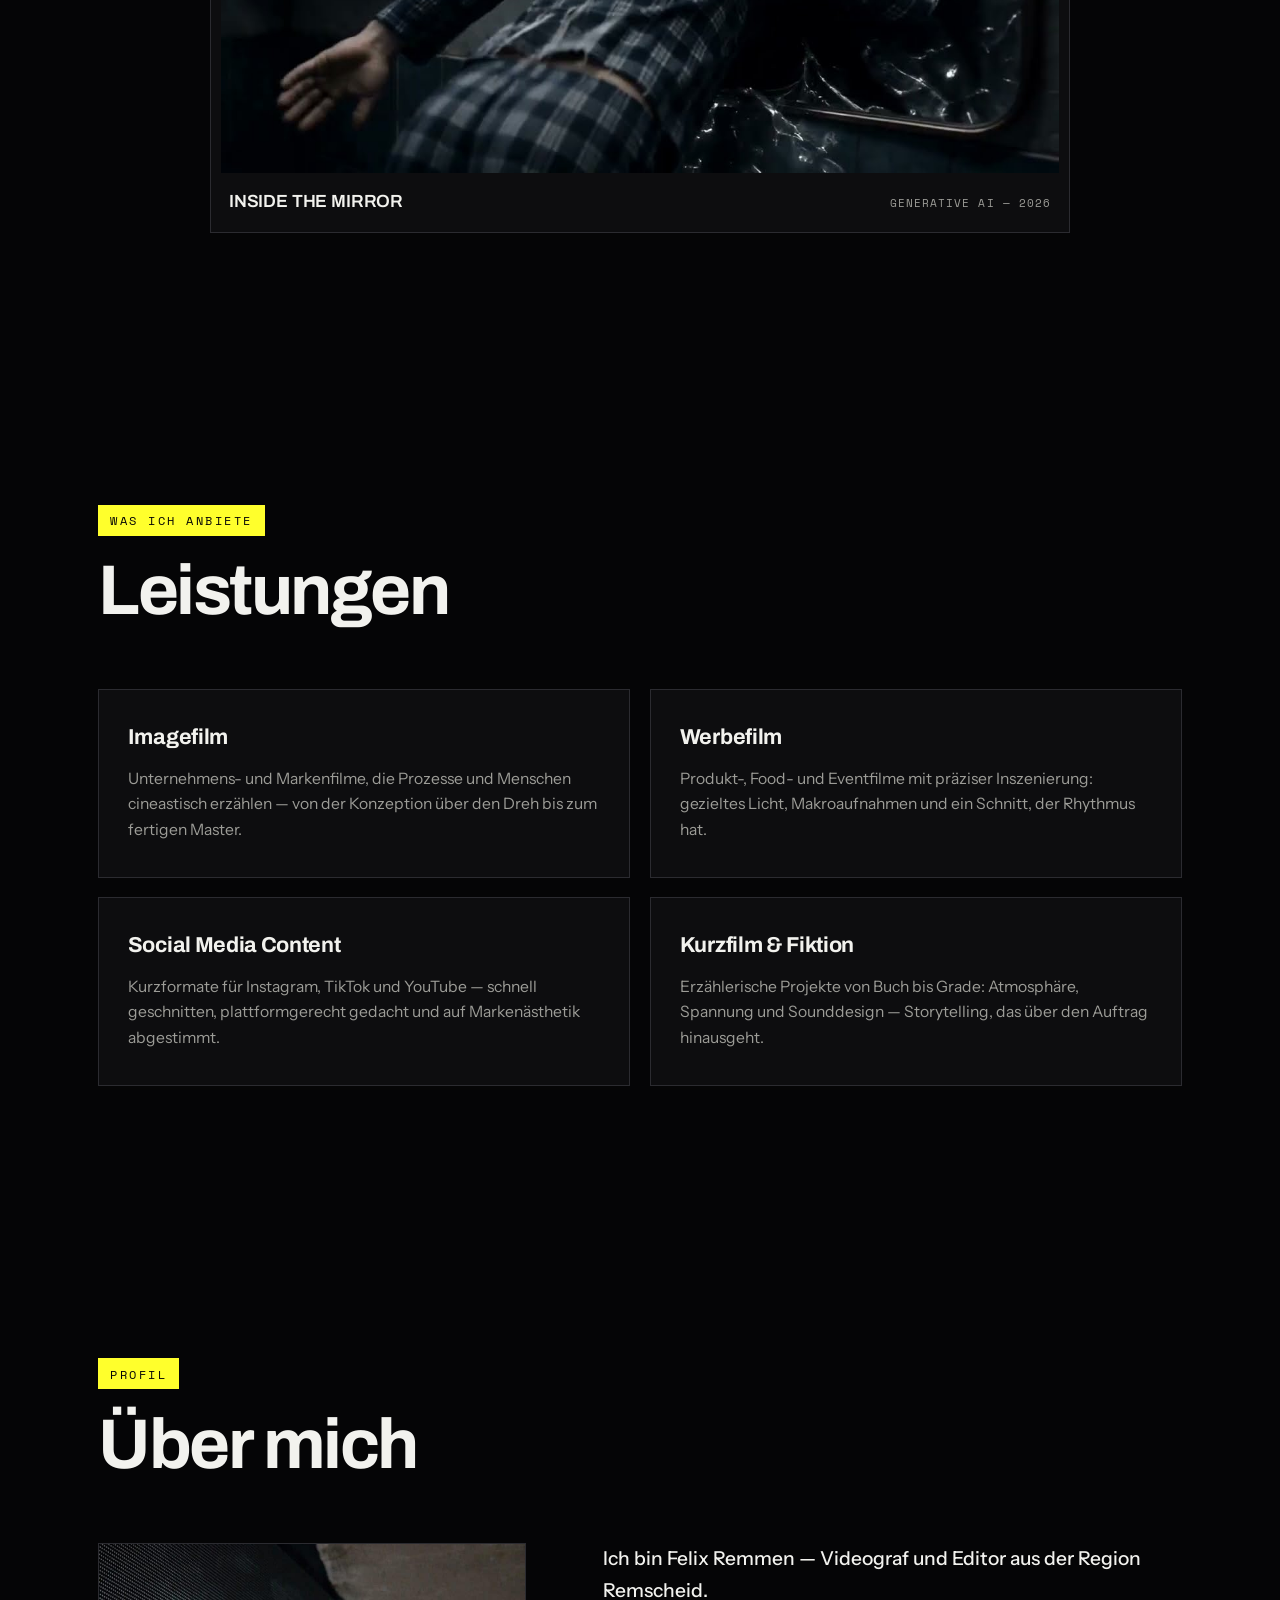
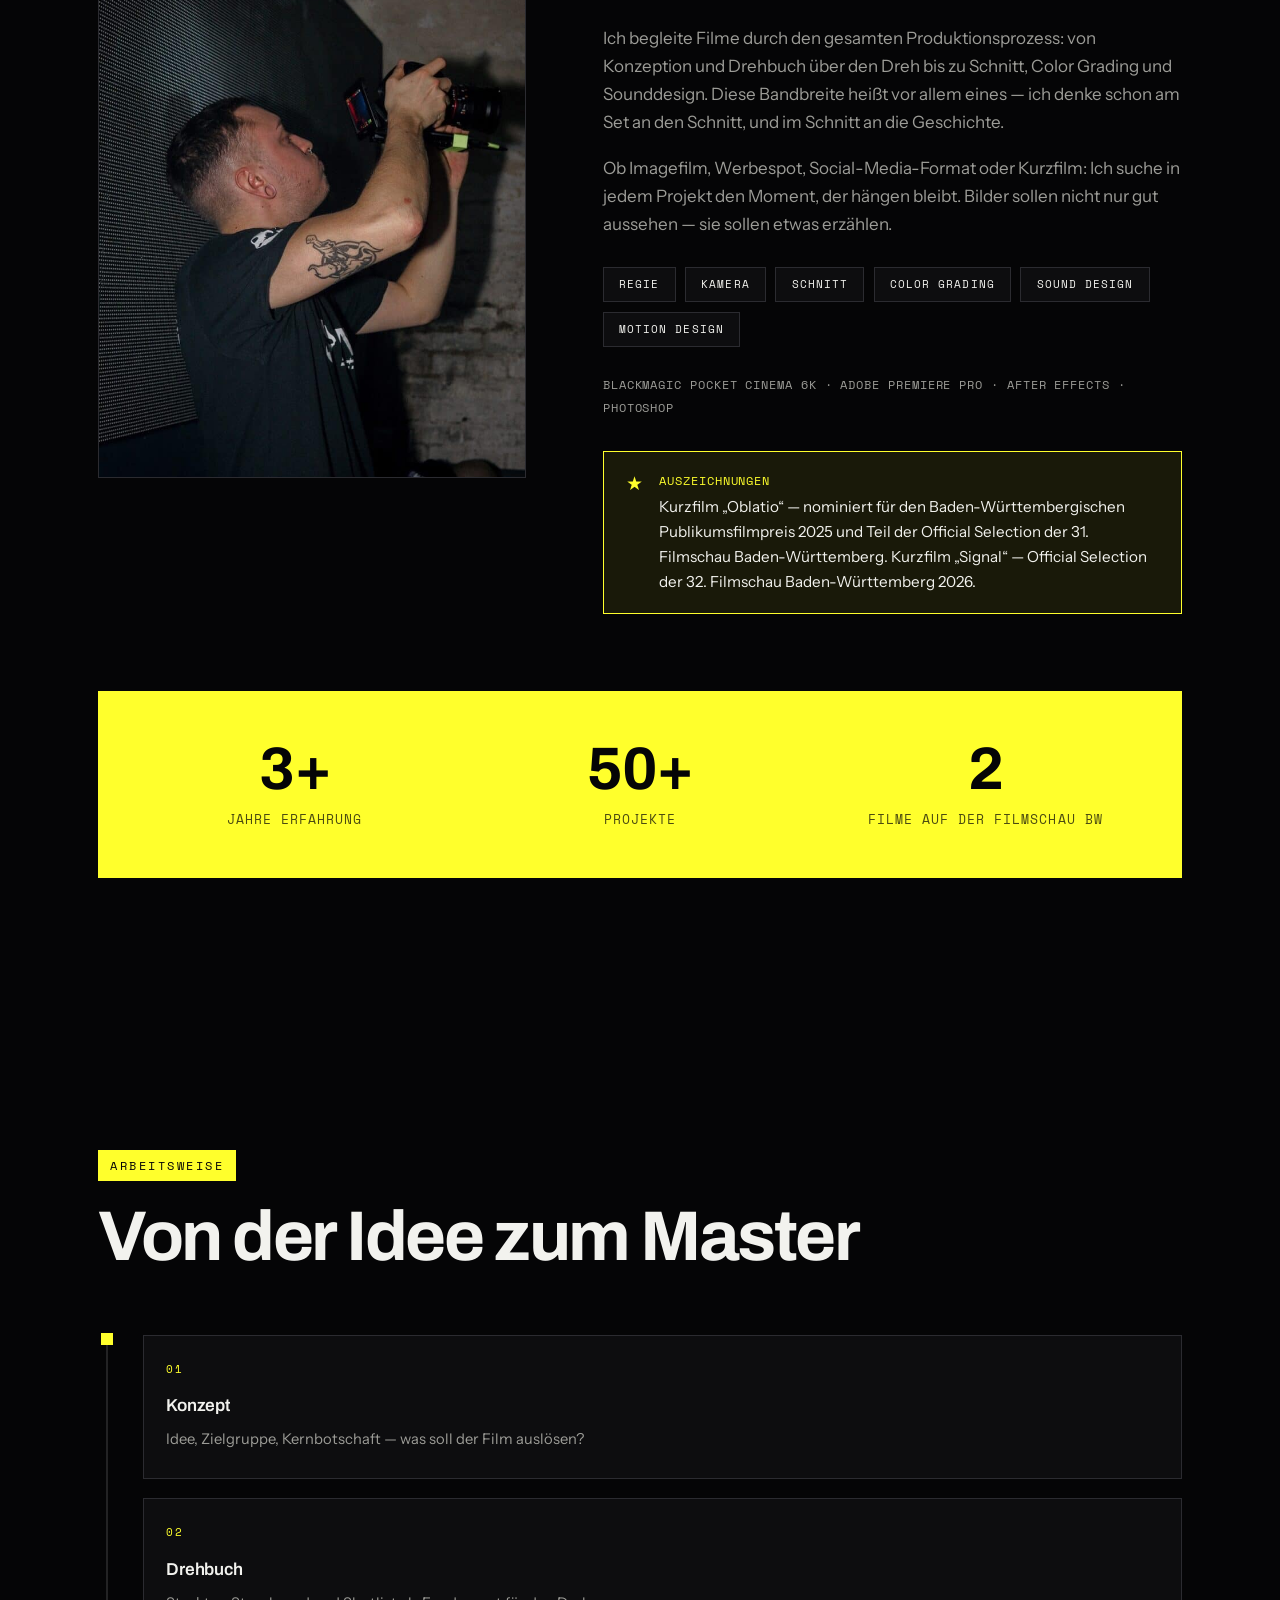
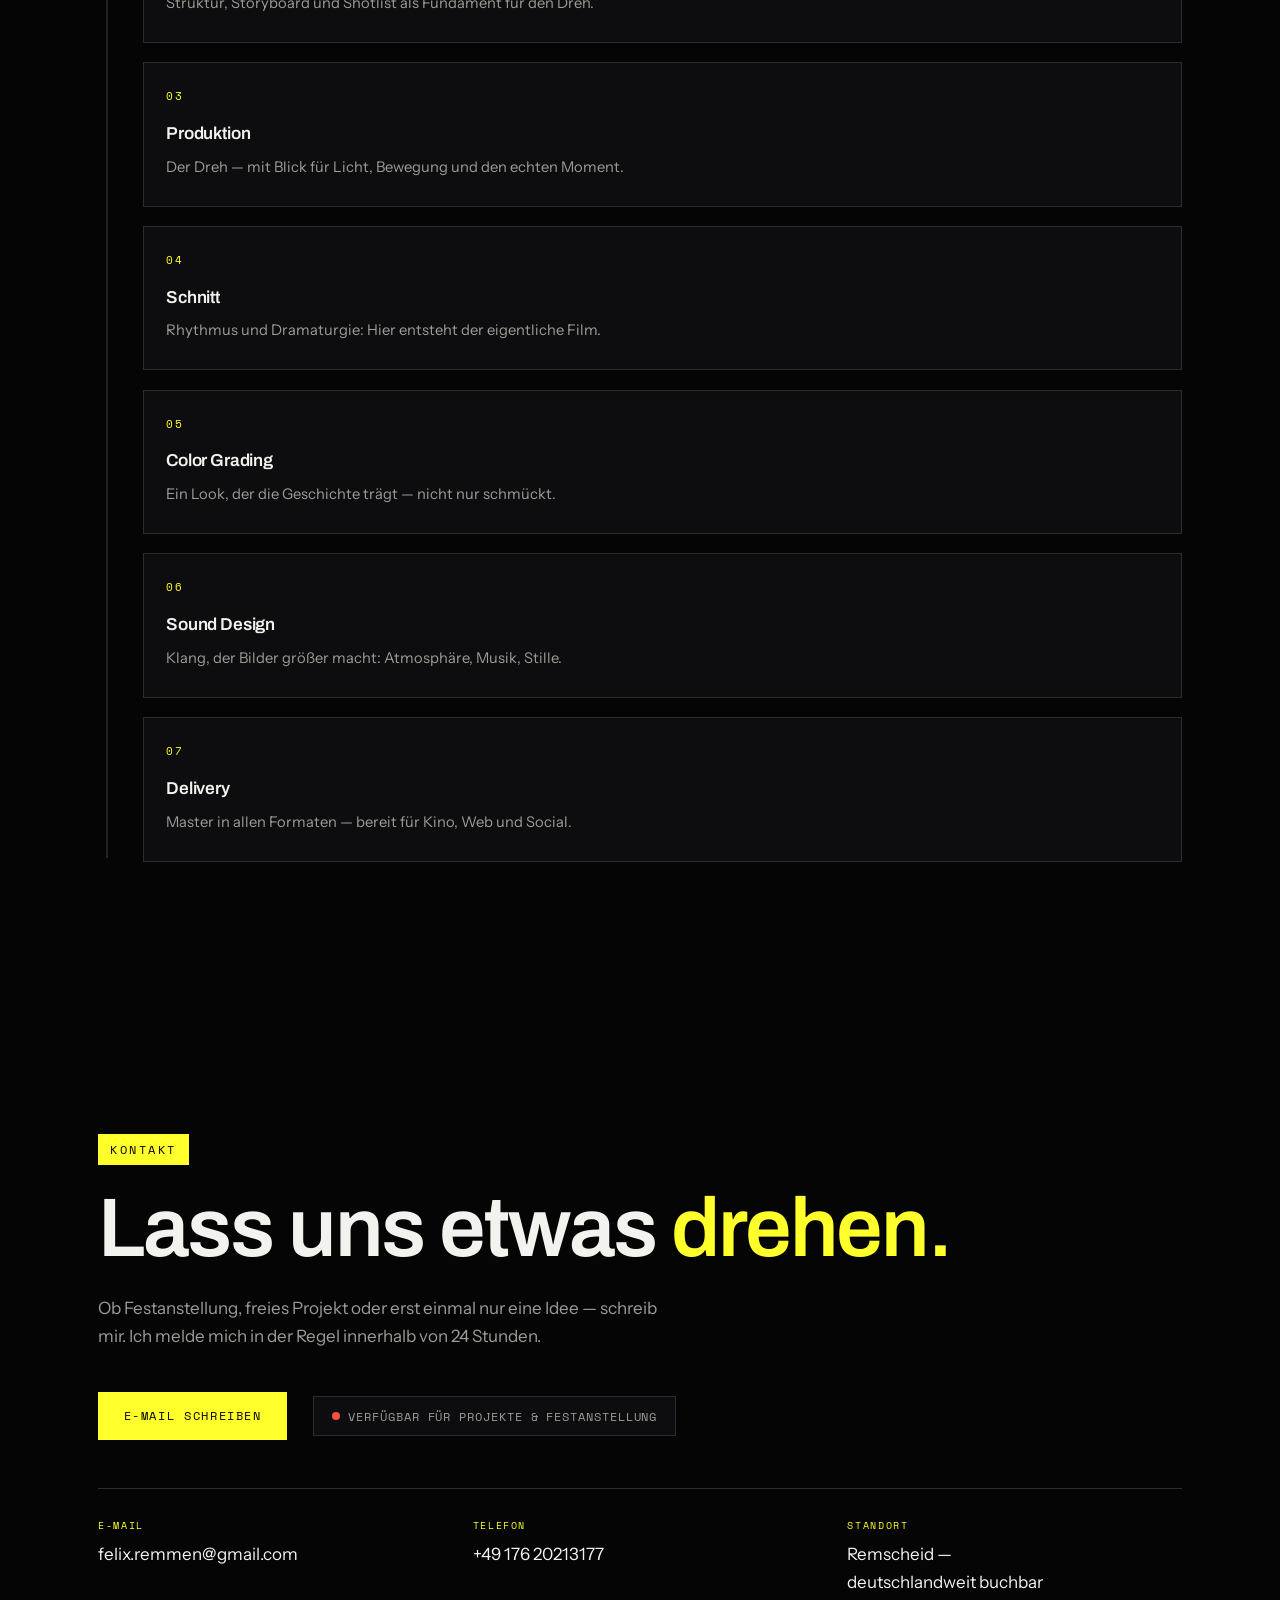
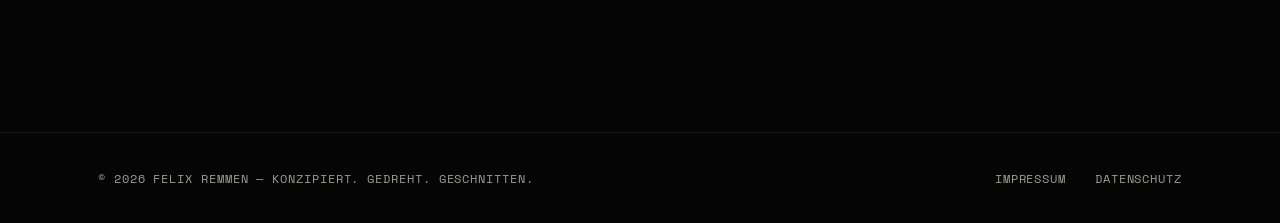
==== commit f23b899b: "Festival-Laurels auf den Kurzfilm-Thumbnails Oblatio traegt die Laurels fuer BW-Publikumsfilmpreis 2" ====
--- a/index.html
+++ b/index.html
@@ -48,7 +48,10 @@
     <!-- ================= HERO ================= -->
     <section class="hero" id="hero" aria-label="Felix Remmen — Videograf, Editor, Postproduzent">
       <canvas class="hero-dither" id="hero-dither" aria-hidden="true"></canvas>
-      <p class="hero-award mono">★ Nominiert — Publikumsfilmpreis BW 2025</p>
+      <div class="hero-awards" aria-label="Festival-Auszeichnungen">
+        <p class="hero-award mono">★ Nominiert — Publikumsfilmpreis BW 2025</p>
+        <p class="hero-award mono">★ Official Selection — Filmschau BW 2026</p>
+      </div>
       <div class="hero-buehne">
         <div class="hero-kopf">
           <span class="eyebrow">Videograf &amp; Editor</span>
@@ -152,7 +155,7 @@
             <p class="werkzeuge mono">Blackmagic Pocket Cinema 6K · Adobe Premiere Pro · After Effects · Photoshop</p>
             <div class="award-box">
               <span class="stern" aria-hidden="true">★</span>
-              <p><span class="mono">Auszeichnung</span>Kurzfilm „Oblatio“ — nominiert für den Baden-Württembergischen Publikumsfilmpreis 2025.</p>
+              <p><span class="mono">Auszeichnungen</span>Kurzfilm „Oblatio“ — nominiert für den Baden-Württembergischen Publikumsfilmpreis 2025 und Teil der Official Selection der 31. Filmschau Baden-Württemberg. Kurzfilm „Signal“ — Official Selection der 32. Filmschau Baden-Württemberg 2026.</p>
             </div>
           </div>
         </div>
@@ -167,8 +170,8 @@
             <span class="kennzahl-label">Projekte</span>
           </div>
           <div class="kennzahl">
-            <span class="kennzahl-zahl display">1</span>
-            <span class="kennzahl-label">Filmpreis-Nominierung</span>
+            <span class="kennzahl-zahl display">2</span>
+            <span class="kennzahl-label">Filme auf der Filmschau BW</span>
           </div>
         </div>
       </div>
--- a/css/style.css
+++ b/css/style.css
@@ -455,11 +455,22 @@
 
 /* Nominierungs-Marke an der rechten Viewport-Kante (nach Referenz:
    kleines helles Badge klebt hochkant an der Kante) */
-.hero-award {
+/* Nominierungs-Marken an der rechten Viewport-Kante. Zwei hochkant gesetzte
+   Streifen nebeneinander — vertikal gesetzt liest sich das wie zwei Zeilen.
+   Vertikal zentriert, damit die Streifen bei langem Text nicht unten
+   aus dem Viewport laufen. */
+.hero-awards {
   position: absolute;
   right: 0;
-  top: 52%;
+  top: 50%;
+  transform: translateY(-50%);
   z-index: 3;
+  display: flex;
+  align-items: flex-start;
+  gap: 6px;
+}
+
+.hero-award {
   writing-mode: vertical-rl;
   background: var(--leinwand);
   color: var(--schwarz);
@@ -776,6 +787,31 @@
   border-radius: var(--radius-pill);
 }
 
+/* Festival-Laurels unten links im Thumbnail. Höhe in % der Medienfläche,
+   damit sie auf jeder Kartenbreite gleich proportioniert bleiben (die
+   .karte-media hat ein festes 16/9, die Prozenthöhe löst also sauber auf).
+   Der Schlagschatten hält die weißen Blätter auch über hellen Bildpartien. */
+.karte-laurels {
+  position: absolute;
+  left: 12px;
+  bottom: 12px;
+  z-index: 2;
+  display: flex;
+  align-items: flex-end;
+  gap: 0.55rem;
+  height: 26%;
+  pointer-events: none;
+}
+
+.karte-laurels img {
+  display: block;
+  flex: none; /* zwei Laurels nebeneinander dürfen nicht gestaucht werden */
+  width: auto;
+  height: 100%;
+  opacity: 0.93;
+  filter: drop-shadow(0 1px 3px rgba(0, 0, 0, 0.6));
+}
+
 .karte-info {
   position: relative;
   z-index: 3; /* Titelzeile bleibt über dem Glow scharf */
@@ -1746,7 +1782,7 @@
     mask-image: none;
   }
 
-  .hero-award {
+  .hero-awards {
     display: none;
   }
 
